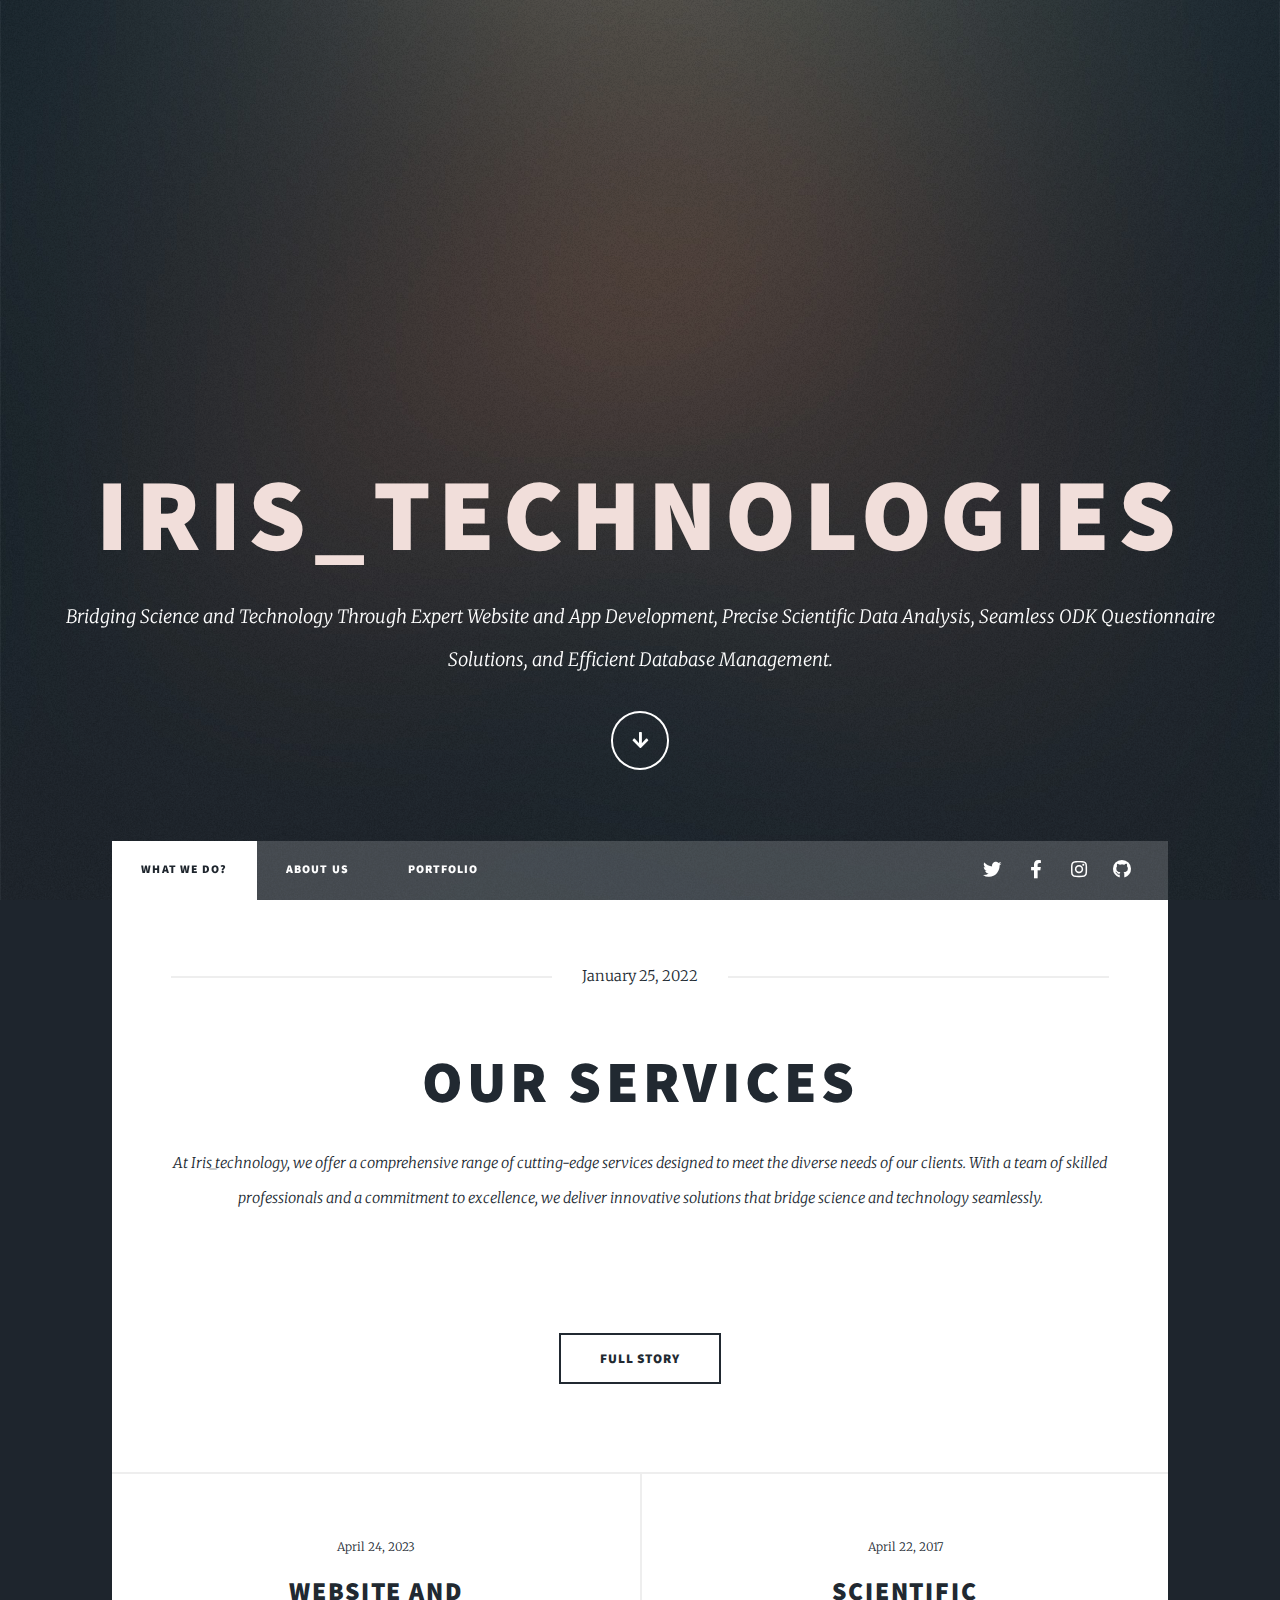
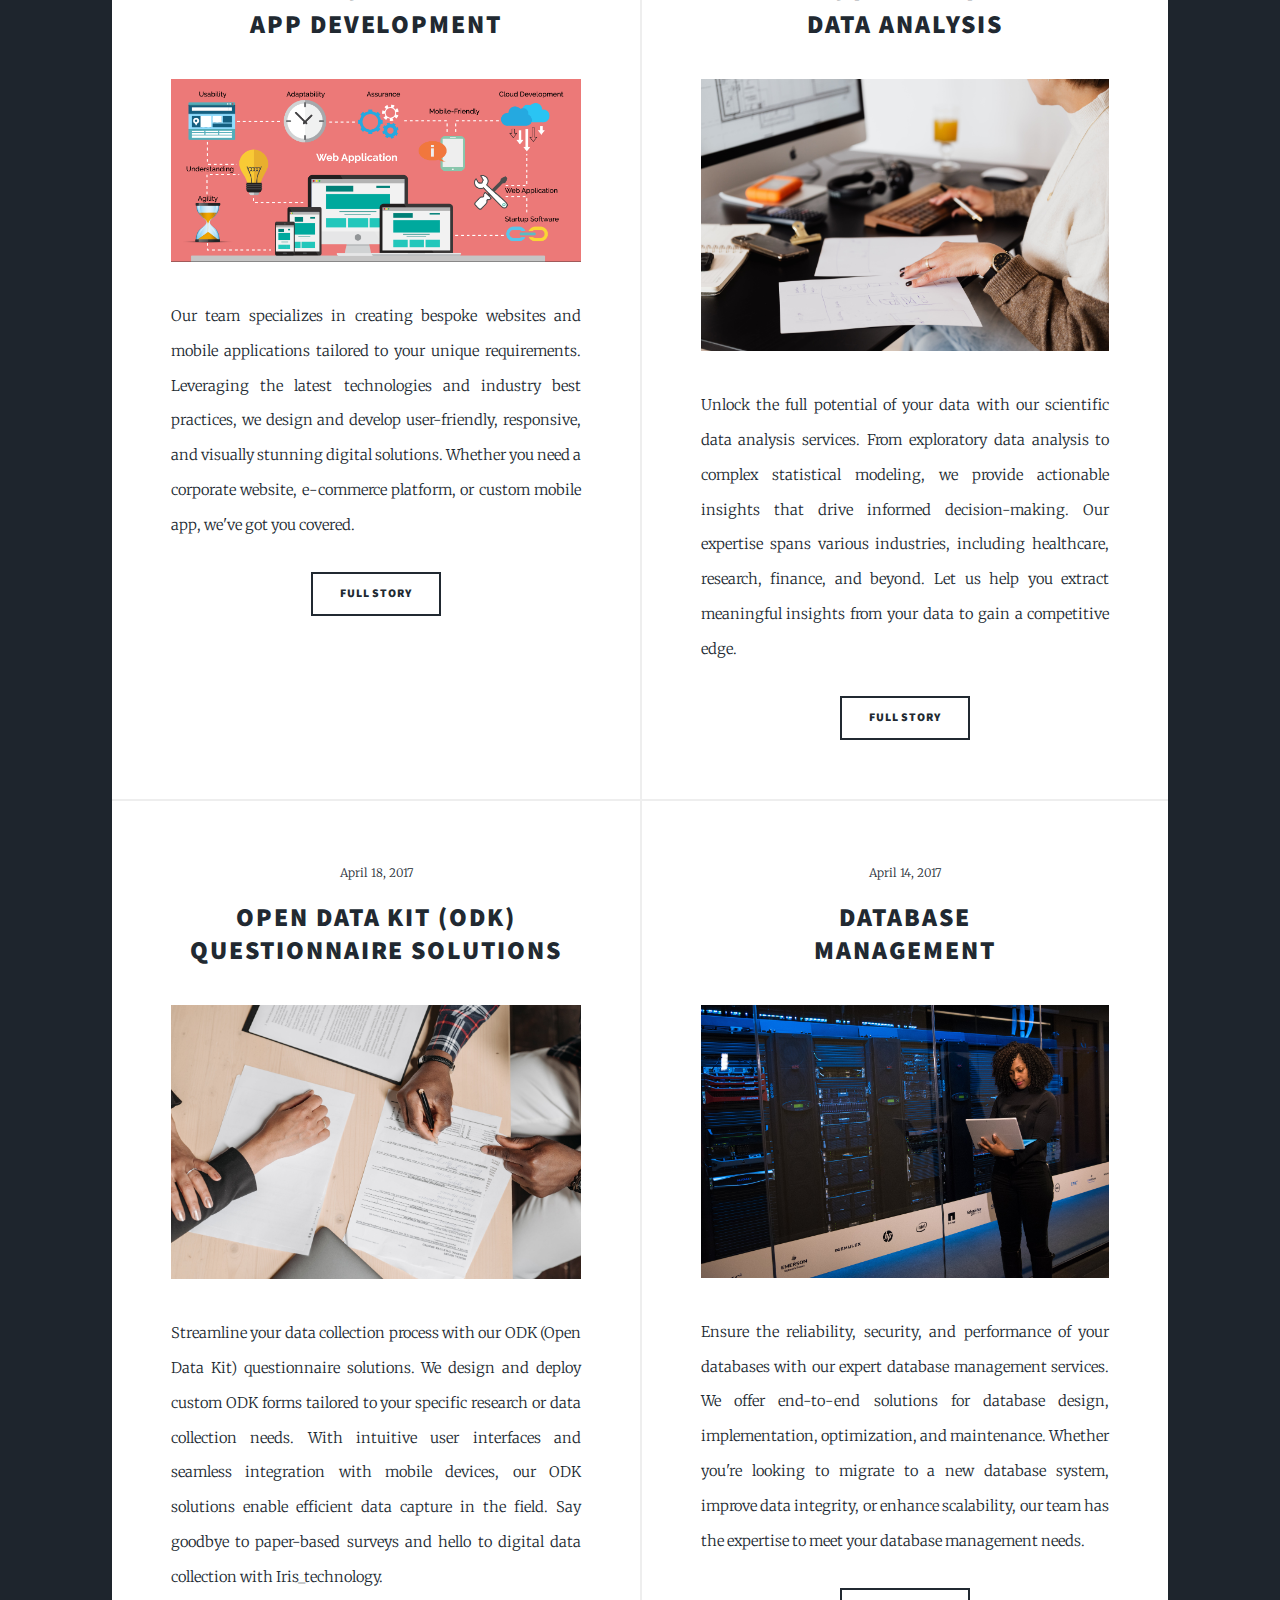
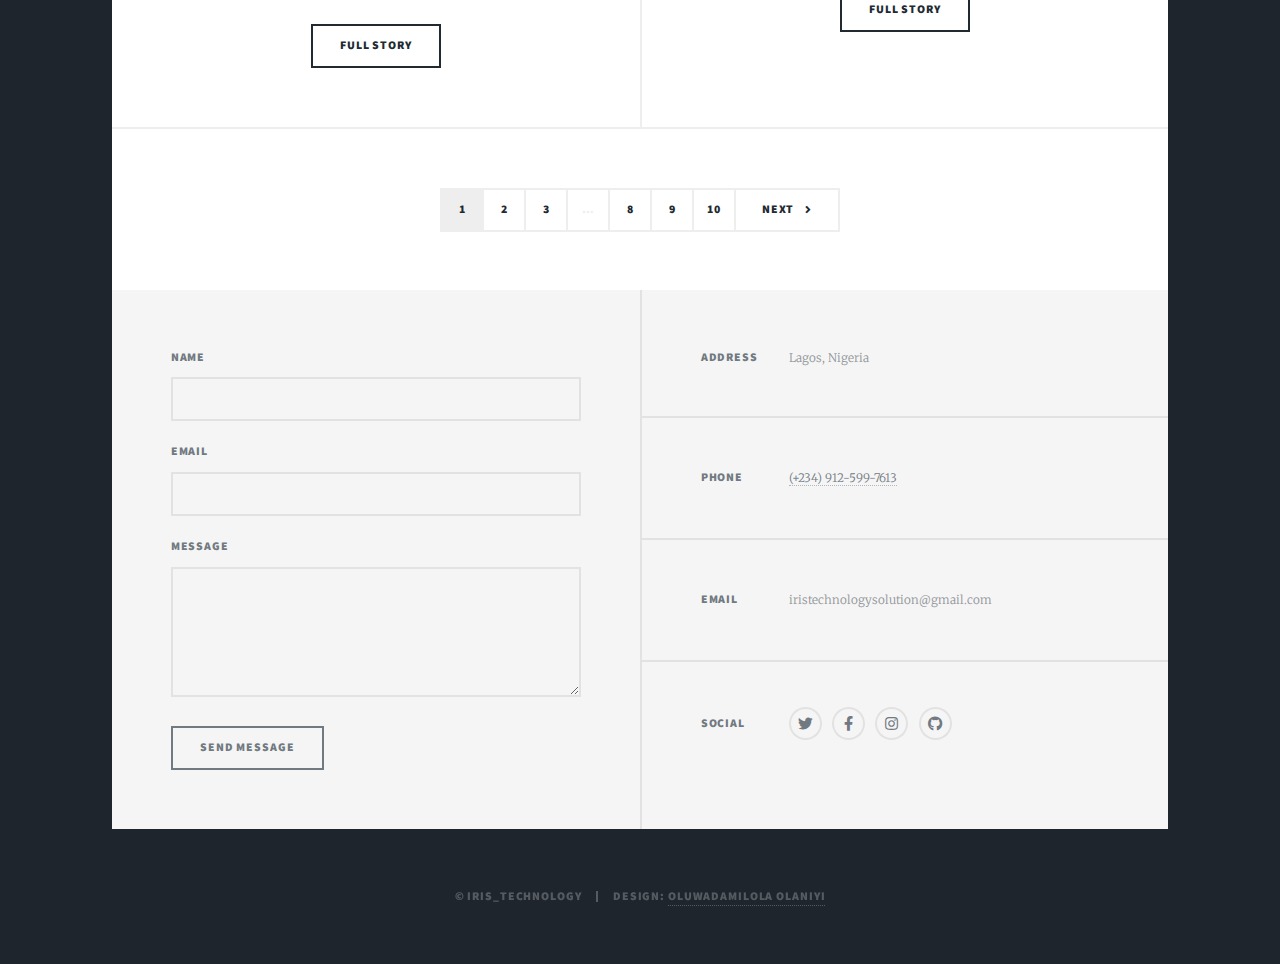
==== index.html @ 04a06921 "fix title to fit mobile screen" ====
<!DOCTYPE HTML>
<html>
	<head>
		<title>Iris_technologies</title>
		<meta charset="utf-8" />
		<meta name="viewport" content="width=device-width, initial-scale=1, user-scalable=no" />
		<link rel="stylesheet" href="assets/css/main.css" />
		<noscript><link rel="stylesheet" href="assets/css/noscript.css" /></noscript>
	</head>
	<body class="is-preload">

		<!-- Wrapper -->
			<div id="wrapper" class="fade-in">

				<!-- Intro -->
					<div id="intro">
						<h1 class="iris">Iris_technologies</h1>
						<p>Bridging Science and Technology Through Expert Website and App Development, Precise Scientific Data Analysis, Seamless ODK Questionnaire Solutions, and Efficient Database Management.</p>
						<ul class="actions">
							<li><a href="#header" class="button icon solid solo fa-arrow-down scrolly">Continue</a></li>
						</ul>
					</div>

				<!-- Header -->
					<header id="header">
						<a href="index.html" class="logo">Iris_technologies</a>
					</header>

				<!-- Nav -->
					<nav id="nav">
						<ul class="links">
							<li class="active"><a href="index.html">What we do?</a></li>
							<li><a href="generic.html">About Us</a></li>
							<li><a href="elements.html">Portfolio</a></li>
						</ul>
						<ul class="icons">
							<li><a href="#" class="icon brands fa-twitter"><span class="label">Twitter</span></a></li>
							<li><a href="#" class="icon brands fa-facebook-f"><span class="label">Facebook</span></a></li>
							<li><a href="https://www.instagram.com/_iristechnologies?igsh=MWludXMwbnFqZGFldg%3D%3D&utm_source=qr" class="icon brands fa-instagram"><span class="label">Instagram</span></a></li>
							<li><a href="https://www.github.com/oludammydy" class="icon brands fa-github"><span class="label">GitHub</span></a></li>
						</ul>
					</nav>

				<!-- Main -->
					<div id="main">

						<!-- Featured Post -->
							<article class="post featured">
								<header class="major">
									<span class="date">January 25, 2022</span>
									<h2><a href="#">Our services</a></h2>
									<p>At Iris_technology, we offer a comprehensive range of cutting-edge services designed to meet the diverse needs of our clients. With a team of skilled professionals and a commitment to excellence, we deliver innovative solutions that bridge science and technology seamlessly.</p>
								</header>
								<a href="#" class="image main"><img src="images/backdrop.jpg" alt="" /></a>
								<ul class="actions special">
									<li><a href="#" class="button large">Full Story</a></li>
								</ul>
							</article>

						<!-- Posts -->
							<section class="posts">
								<article>
									<header>
										<span class="date">April 24, 2023</span>
										<h2><a href="#">Website and<br />
											App Development</a></h2>
									</header>
									<a href="#" class="image fit"><img src="images/web-application-development.png" alt="" /></a>
									<p>Our team specializes in creating bespoke websites and mobile applications tailored to your unique requirements. Leveraging the latest technologies and industry best practices, we design and develop user-friendly, responsive, and visually stunning digital solutions. Whether you need a corporate website, e-commerce platform, or custom mobile app, we've got you covered.</p>
									<ul class="actions special">
										<li><a href="#" class="button">Full Story</a></li>
									</ul>
								</article>
								<article>
									<header>
										<span class="date">April 22, 2017</span>
										<h2><a href="#">Scientific<br />
											Data Analysis</a></h2>
									</header>
									<a href="#" class="image fit"><img src="images/scientific-data-analysis.jpg" alt="" /></a>
									<p>Unlock the full potential of your data with our scientific data analysis services. From exploratory data analysis to complex statistical modeling, we provide actionable insights that drive informed decision-making. Our expertise spans various industries, including healthcare, research, finance, and beyond. Let us help you extract meaningful insights from your data to gain a competitive edge.</p>
									<ul class="actions special">
										<li><a href="#" class="button">Full Story</a></li>
									</ul>
								</article>
								<article>
									<header>
										<span class="date">April 18, 2017</span>
										<h2><a href="#">Open Data Kit (ODK)<br />
											Questionnaire Solutions</a></h2>
									</header>
									<a href="#" class="image fit"><img src="images/ODK-questionnaires.jpg" alt="" /></a>
									<p>Streamline your data collection process with our ODK (Open Data Kit) questionnaire solutions. We design and deploy custom ODK forms tailored to your specific research or data collection needs. With intuitive user interfaces and seamless integration with mobile devices, our ODK solutions enable efficient data capture in the field. Say goodbye to paper-based surveys and hello to digital data collection with Iris_technology.</p>
									<ul class="actions special">
										<li><a href="#" class="button">Full Story</a></li>
									</ul>
								</article>
								<article>
									<header>
										<span class="date">April 14, 2017</span>
										<h2><a href="#">Database<br />
											Management</a></h2>
									</header>
									<a href="#" class="image fit"><img src="images/Database-management.jpg" alt="" /></a>
									<p>Ensure the reliability, security, and performance of your databases with our expert database management services. We offer end-to-end solutions for database design, implementation, optimization, and maintenance. Whether you're looking to migrate to a new database system, improve data integrity, or enhance scalability, our team has the expertise to meet your database management needs.</p>
									<ul class="actions special">
										<li><a href="#" class="button">Full Story</a></li>
									</ul>
								</article>
							</section>

						<!-- Footer -->
							<footer>
								<div class="pagination">
									<!--<a href="#" class="previous">Prev</a>-->
									<a href="#" class="page active">1</a>
									<a href="#" class="page">2</a>
									<a href="#" class="page">3</a>
									<span class="extra">&hellip;</span>
									<a href="#" class="page">8</a>
									<a href="#" class="page">9</a>
									<a href="#" class="page">10</a>
									<a href="#" class="next">Next</a>
								</div>
							</footer>

					</div>

				<!-- Footer -->
					<footer id="footer">
						<section>
							<form method="post" action="#">
								<div class="fields">
									<div class="field">
										<label for="name">Name</label>
										<input type="text" name="name" id="name" />
									</div>
									<div class="field">
										<label for="email">Email</label>
										<input type="text" name="email" id="email" />
									</div>
									<div class="field">
										<label for="message">Message</label>
										<textarea name="message" id="message" rows="3"></textarea>
									</div>
								</div>
								<ul class="actions">
									<li><input type="submit" value="Send Message" /></li>
								</ul>
							</form>
						</section>
						<section class="split contact">
							<section class="alt">
								<h3>Address</h3>
								<p>Lagos, Nigeria</p>
							</section>
							<section>
								<h3>Phone</h3>
								<p><a href="#">(+234) 912-599-7613</a></p>
							</section>
							<section>
								<h3>Email</h3>
								<p><a href="#"></a>iristechnologysolution@gmail.com</p>
							</section>
							<section>
								<h3>Social</h3>
								<ul class="icons alt">
									<li><a href="#" class="icon brands alt fa-twitter"><span class="label">Twitter</span></a></li>
									<li><a href="#" class="icon brands alt fa-facebook-f"><span class="label">Facebook</span></a></li>
									<li><a href="https://www.instagram.com/_iristechnologies?igsh=MWludXMwbnFqZGFldg%3D%3D&utm_source=qr" class="icon brands alt fa-instagram"><span class="label">Instagram</span></a></li>
									<li><a href="https://www.github.com/oludammydy" class="icon brands alt fa-github"><span class="label">GitHub</span></a></li>
								</ul>
							</section>
						</section>
					</footer>

				<!-- Copyright -->
					<div id="copyright">
						<ul><li>&copy; Iris_technology</li><li>Design: <a href="#">Oluwadamilola Olaniyi</a></li></ul>
					</div>

			</div>

		<!-- Scripts -->
			<script src="assets/js/jquery.min.js"></script>
			<script src="assets/js/jquery.scrollex.min.js"></script>
			<script src="assets/js/jquery.scrolly.min.js"></script>
			<script src="assets/js/browser.min.js"></script>
			<script src="assets/js/breakpoints.min.js"></script>
			<script src="assets/js/util.js"></script>
			<script src="assets/js/main.js"></script>

	</body>
</html>
---- assets/css/main.css ----
@import url(fontawesome-all.min.css);
@import url("https://fonts.googleapis.com/css?family=Merriweather:300,700,300italic,700italic|Source+Sans+Pro:900");

/*
	Massively by HTML5 UP
	html5up.net | @ajlkn
	Free for personal and commercial use under the CCA 3.0 license (html5up.net/license)
*/

html, body, div, span, applet, object,
iframe, h1, h2, h3, h4, h5, h6, p, blockquote,
pre, a, abbr, acronym, address, big, cite,
code, del, dfn, em, img, ins, kbd, q, s, samp,
small, strike, strong, sub, sup, tt, var, b,
u, i, center, dl, dt, dd, ol, ul, li, fieldset,
form, label, legend, table, caption, tbody,
tfoot, thead, tr, th, td, article, aside,
canvas, details, embed, figure, figcaption,
footer, header, hgroup, menu, nav, output, ruby,
section, summary, time, mark, audio, video {
	margin: 0;
	padding: 0;
	border: 0;
	font-size: 100%;
	font: inherit;
	vertical-align: baseline;}

article, aside, details, figcaption, figure,
footer, header, hgroup, menu, nav, section {
	display: block;}

body {
	line-height: 1;
}

ol, ul {
	list-style: none;
}

blockquote, q {
	quotes: none;
}

	blockquote:before, blockquote:after, q:before, q:after {
		content: '';
		content: none;
	}

table {
	border-collapse: collapse;
	border-spacing: 0;
}

body {
	-webkit-text-size-adjust: none;
}

mark {
	background-color: transparent;
	color: inherit;
}

input::-moz-focus-inner {
	border: 0;
	padding: 0;
}

input, select, textarea {
	-moz-appearance: none;
	-webkit-appearance: none;
	-ms-appearance: none;
	appearance: none;
}

.iris {
	font-size: 8vw !important;
	color: rgb(241,222,218) !important;
}


/* Basic */

	@-ms-viewport {
		width: device-width;
	}

	body {
		-ms-overflow-style: scrollbar;
	}

	@media screen and (max-width: 480px) {

		html, body {
			min-width: 320px;
		}

	}

	html {
		box-sizing: border-box;
	}

	*, *:before, *:after {
		box-sizing: inherit;
	}

	body {
		background-color: #1e252d;
	}

		body.is-preload *, body.is-preload *:before, body.is-preload *:after {
			-moz-animation: none !important;
			-webkit-animation: none !important;
			-ms-animation: none !important;
			animation: none !important;
			-moz-transition: none !important;
			-webkit-transition: none !important;
			-ms-transition: none !important;
			transition: none !important;
		}

/* Type */

	html {
		font-size: 16pt;
	}

		@media screen and (max-width: 1680px) {

			html {
				font-size: 12pt;
			}

		}

		@media screen and (max-width: 1280px) {

			html {
				font-size: 11pt;
			}

		}

		@media screen and (max-width: 360px) {

			html {
				font-size: 10pt;
			}

		}

	body {
		color: #212931;
	}

	body, input, select, textarea {
		font-family: "Merriweather", Georgia, serif;
		font-weight: 300;
		font-size: 1rem;
		line-height: 2.375;
	}

	a {
		-moz-transition: color 0.2s ease-in-out, background-color 0.2s ease-in-out, border-color 0.2s ease-in-out, box-shadow 0.2s ease-in-out;
		-webkit-transition: color 0.2s ease-in-out, background-color 0.2s ease-in-out, border-color 0.2s ease-in-out, box-shadow 0.2s ease-in-out;
		-ms-transition: color 0.2s ease-in-out, background-color 0.2s ease-in-out, border-color 0.2s ease-in-out, box-shadow 0.2s ease-in-out;
		transition: color 0.2s ease-in-out, background-color 0.2s ease-in-out, border-color 0.2s ease-in-out, box-shadow 0.2s ease-in-out;
		border-bottom: dotted 1px;
		text-decoration: none;
	}

		a:hover {
			border-bottom-color: transparent;
		}

	strong, b {
		font-weight: 600;
	}

	em, i {
		font-style: italic;
	}

	p {
		text-align: justify;
		margin: 0 0 2rem 0;
	}

	h1, h2, h3, h4, h5, h6 {
		font-family: "Source Sans Pro", Helvetica, sans-serif;
		font-weight: 900;
		line-height: 1.5;
		letter-spacing: 0.075em;
		text-transform: uppercase;
		margin: 0 0 1rem 0;
	}

		h1 a, h2 a, h3 a, h4 a, h5 a, h6 a {
			border-bottom: 0;
			color: inherit;
			text-decoration: none;
		}

	h1 {
		font-size: 4rem;
		line-height: 1.1;
		margin: 0 0 2rem 0;
	}

	h2 {
		font-size: 1.75rem;
		line-height: 1.3;
		margin: 0 0 1.5rem 0;
	}

	h3 {
		font-size: 1.25rem;
		margin: 0 0 1.5rem 0;
	}

	h4 {
		font-size: 1rem;
	}

	h5 {
		font-size: 0.9rem;
	}

	h6 {
		font-size: 0.8rem;
	}

	sub {
		font-size: 0.8rem;
		position: relative;
		top: 0.5rem;
	}

	sup {
		font-size: 0.8rem;
		position: relative;
		top: -0.5rem;
	}

	blockquote {
		border-left: solid 4px;
		font-style: italic;
		margin: 0 0 2rem 0;
		padding: 0.5rem 0 0.5rem 2rem;
	}

	code {
		border: solid 2px;
		font-family: "Courier New", monospace;
		font-size: 0.9rem;
		margin: 0 0.25rem;
		padding: 0.25rem 0.65rem;
	}

	pre {
		-webkit-overflow-scrolling: touch;
		font-family: "Courier New", monospace;
		font-size: 0.9rem;
		margin: 0 0 2rem 0;
	}

		pre code {
			display: block;
			line-height: 1.75;
			padding: 1rem 1.5rem;
			overflow-x: auto;
		}

	hr {
		border: 0;
		border-bottom: solid 2px;
		margin: 3rem 0;
	}

		hr.major {
			margin: 5rem 0;
		}

	.align-left {
		text-align: left;
	}

	.align-center {
		text-align: center;
	}

	.align-right {
		text-align: right;
	}

	input, select, textarea {
		color: #212931;
	}

	a {
		color: #212931;
		border-bottom-color: rgba(33, 41, 49, 0.5);
	}

		a:hover {
			border-bottom-color: transparent;
			color: #18bfef !important;
		}

	strong, b {
		color: #212931;
	}

	h1, h2, h3, h4, h5, h6 {
		color: #212931;
	}

	blockquote {
		border-left-color: #eeeeee;
	}

	code {
		background: rgba(220, 220, 220, 0.25);
		border-color: #eeeeee;
	}

	hr {
		border-bottom-color: #eeeeee;
	}

/* Row */

	.row {
		display: flex;
		flex-wrap: wrap;
		box-sizing: border-box;
		align-items: stretch;
	}

		.row > * {
			box-sizing: border-box;
		}

		.row.gtr-uniform > * > :last-child {
			margin-bottom: 0;
		}

		.row.aln-left {
			justify-content: flex-start;
		}

		.row.aln-center {
			justify-content: center;
		}

		.row.aln-right {
			justify-content: flex-end;
		}

		.row.aln-top {
			align-items: flex-start;
		}

		.row.aln-middle {
			align-items: center;
		}

		.row.aln-bottom {
			align-items: flex-end;
		}

		.row > .imp {
			order: -1;
		}

		.row > .col-1 {
			width: 8.33333%;
		}

		.row > .off-1 {
			margin-left: 8.33333%;
		}

		.row > .col-2 {
			width: 16.66667%;
		}

		.row > .off-2 {
			margin-left: 16.66667%;
		}

		.row > .col-3 {
			width: 25%;
		}

		.row > .off-3 {
			margin-left: 25%;
		}

		.row > .col-4 {
			width: 33.33333%;
		}

		.row > .off-4 {
			margin-left: 33.33333%;
		}

		.row > .col-5 {
			width: 41.66667%;
		}

		.row > .off-5 {
			margin-left: 41.66667%;
		}

		.row > .col-6 {
			width: 50%;
		}

		.row > .off-6 {
			margin-left: 50%;
		}

		.row > .col-7 {
			width: 58.33333%;
		}

		.row > .off-7 {
			margin-left: 58.33333%;
		}

		.row > .col-8 {
			width: 66.66667%;
		}

		.row > .off-8 {
			margin-left: 66.66667%;
		}

		.row > .col-9 {
			width: 75%;
		}

		.row > .off-9 {
			margin-left: 75%;
		}

		.row > .col-10 {
			width: 83.33333%;
		}

		.row > .off-10 {
			margin-left: 83.33333%;
		}

		.row > .col-11 {
			width: 91.66667%;
		}

		.row > .off-11 {
			margin-left: 91.66667%;
		}

		.row > .col-12 {
			width: 100%;
		}

		.row > .off-12 {
			margin-left: 100%;
		}

		.row.gtr-0 {
			margin-top: 0;
			margin-left: 0rem;
		}

			.row.gtr-0 > * {
				padding: 0 0 0 0rem;
			}

			.row.gtr-0.gtr-uniform {
				margin-top: 0rem;
			}

				.row.gtr-0.gtr-uniform > * {
					padding-top: 0rem;
				}

		.row.gtr-25 {
			margin-top: 0;
			margin-left: -0.375rem;
		}

			.row.gtr-25 > * {
				padding: 0 0 0 0.375rem;
			}

			.row.gtr-25.gtr-uniform {
				margin-top: -0.375rem;
			}

				.row.gtr-25.gtr-uniform > * {
					padding-top: 0.375rem;
				}

		.row.gtr-50 {
			margin-top: 0;
			margin-left: -0.75rem;
		}

			.row.gtr-50 > * {
				padding: 0 0 0 0.75rem;
			}

			.row.gtr-50.gtr-uniform {
				margin-top: -0.75rem;
			}

				.row.gtr-50.gtr-uniform > * {
					padding-top: 0.75rem;
				}

		.row {
			margin-top: 0;
			margin-left: -1.5rem;
		}

			.row > * {
				padding: 0 0 0 1.5rem;
			}

			.row.gtr-uniform {
				margin-top: -1.5rem;
			}

				.row.gtr-uniform > * {
					padding-top: 1.5rem;
				}

		.row.gtr-150 {
			margin-top: 0;
			margin-left: -2.25rem;
		}

			.row.gtr-150 > * {
				padding: 0 0 0 2.25rem;
			}

			.row.gtr-150.gtr-uniform {
				margin-top: -2.25rem;
			}

				.row.gtr-150.gtr-uniform > * {
					padding-top: 2.25rem;
				}

		.row.gtr-200 {
			margin-top: 0;
			margin-left: -3rem;
		}

			.row.gtr-200 > * {
				padding: 0 0 0 3rem;
			}

			.row.gtr-200.gtr-uniform {
				margin-top: -3rem;
			}

				.row.gtr-200.gtr-uniform > * {
					padding-top: 3rem;
				}

		@media screen and (max-width: 1680px) {

			.row {
				display: flex;
				flex-wrap: wrap;
				box-sizing: border-box;
				align-items: stretch;
			}

				.row > * {
					box-sizing: border-box;
				}

				.row.gtr-uniform > * > :last-child {
					margin-bottom: 0;
				}

				.row.aln-left {
					justify-content: flex-start;
				}

				.row.aln-center {
					justify-content: center;
				}

				.row.aln-right {
					justify-content: flex-end;
				}

				.row.aln-top {
					align-items: flex-start;
				}

				.row.aln-middle {
					align-items: center;
				}

				.row.aln-bottom {
					align-items: flex-end;
				}

				.row > .imp-xlarge {
					order: -1;
				}

				.row > .col-1-xlarge {
					width: 8.33333%;
				}

				.row > .off-1-xlarge {
					margin-left: 8.33333%;
				}

				.row > .col-2-xlarge {
					width: 16.66667%;
				}

				.row > .off-2-xlarge {
					margin-left: 16.66667%;
				}

				.row > .col-3-xlarge {
					width: 25%;
				}

				.row > .off-3-xlarge {
					margin-left: 25%;
				}

				.row > .col-4-xlarge {
					width: 33.33333%;
				}

				.row > .off-4-xlarge {
					margin-left: 33.33333%;
				}

				.row > .col-5-xlarge {
					width: 41.66667%;
				}

				.row > .off-5-xlarge {
					margin-left: 41.66667%;
				}

				.row > .col-6-xlarge {
					width: 50%;
				}

				.row > .off-6-xlarge {
					margin-left: 50%;
				}

				.row > .col-7-xlarge {
					width: 58.33333%;
				}

				.row > .off-7-xlarge {
					margin-left: 58.33333%;
				}

				.row > .col-8-xlarge {
					width: 66.66667%;
				}

				.row > .off-8-xlarge {
					margin-left: 66.66667%;
				}

				.row > .col-9-xlarge {
					width: 75%;
				}

				.row > .off-9-xlarge {
					margin-left: 75%;
				}

				.row > .col-10-xlarge {
					width: 83.33333%;
				}

				.row > .off-10-xlarge {
					margin-left: 83.33333%;
				}

				.row > .col-11-xlarge {
					width: 91.66667%;
				}

				.row > .off-11-xlarge {
					margin-left: 91.66667%;
				}

				.row > .col-12-xlarge {
					width: 100%;
				}

				.row > .off-12-xlarge {
					margin-left: 100%;
				}

				.row.gtr-0 {
					margin-top: 0;
					margin-left: 0rem;
				}

					.row.gtr-0 > * {
						padding: 0 0 0 0rem;
					}

					.row.gtr-0.gtr-uniform {
						margin-top: 0rem;
					}

						.row.gtr-0.gtr-uniform > * {
							padding-top: 0rem;
						}

				.row.gtr-25 {
					margin-top: 0;
					margin-left: -0.375rem;
				}

					.row.gtr-25 > * {
						padding: 0 0 0 0.375rem;
					}

					.row.gtr-25.gtr-uniform {
						margin-top: -0.375rem;
					}

						.row.gtr-25.gtr-uniform > * {
							padding-top: 0.375rem;
						}

				.row.gtr-50 {
					margin-top: 0;
					margin-left: -0.75rem;
				}

					.row.gtr-50 > * {
						padding: 0 0 0 0.75rem;
					}

					.row.gtr-50.gtr-uniform {
						margin-top: -0.75rem;
					}

						.row.gtr-50.gtr-uniform > * {
							padding-top: 0.75rem;
						}

				.row {
					margin-top: 0;
					margin-left: -1.5rem;
				}

					.row > * {
						padding: 0 0 0 1.5rem;
					}

					.row.gtr-uniform {
						margin-top: -1.5rem;
					}

						.row.gtr-uniform > * {
							padding-top: 1.5rem;
						}

				.row.gtr-150 {
					margin-top: 0;
					margin-left: -2.25rem;
				}

					.row.gtr-150 > * {
						padding: 0 0 0 2.25rem;
					}

					.row.gtr-150.gtr-uniform {
						margin-top: -2.25rem;
					}

						.row.gtr-150.gtr-uniform > * {
							padding-top: 2.25rem;
						}

				.row.gtr-200 {
					margin-top: 0;
					margin-left: -3rem;
				}

					.row.gtr-200 > * {
						padding: 0 0 0 3rem;
					}

					.row.gtr-200.gtr-uniform {
						margin-top: -3rem;
					}

						.row.gtr-200.gtr-uniform > * {
							padding-top: 3rem;
						}

		}

		@media screen and (max-width: 1280px) {

			.row {
				display: flex;
				flex-wrap: wrap;
				box-sizing: border-box;
				align-items: stretch;
			}

				.row > * {
					box-sizing: border-box;
				}

				.row.gtr-uniform > * > :last-child {
					margin-bottom: 0;
				}

				.row.aln-left {
					justify-content: flex-start;
				}

				.row.aln-center {
					justify-content: center;
				}

				.row.aln-right {
					justify-content: flex-end;
				}

				.row.aln-top {
					align-items: flex-start;
				}

				.row.aln-middle {
					align-items: center;
				}

				.row.aln-bottom {
					align-items: flex-end;
				}

				.row > .imp-large {
					order: -1;
				}

				.row > .col-1-large {
					width: 8.33333%;
				}

				.row > .off-1-large {
					margin-left: 8.33333%;
				}

				.row > .col-2-large {
					width: 16.66667%;
				}

				.row > .off-2-large {
					margin-left: 16.66667%;
				}

				.row > .col-3-large {
					width: 25%;
				}

				.row > .off-3-large {
					margin-left: 25%;
				}

				.row > .col-4-large {
					width: 33.33333%;
				}

				.row > .off-4-large {
					margin-left: 33.33333%;
				}

				.row > .col-5-large {
					width: 41.66667%;
				}

				.row > .off-5-large {
					margin-left: 41.66667%;
				}

				.row > .col-6-large {
					width: 50%;
				}

				.row > .off-6-large {
					margin-left: 50%;
				}

				.row > .col-7-large {
					width: 58.33333%;
				}

				.row > .off-7-large {
					margin-left: 58.33333%;
				}

				.row > .col-8-large {
					width: 66.66667%;
				}

				.row > .off-8-large {
					margin-left: 66.66667%;
				}

				.row > .col-9-large {
					width: 75%;
				}

				.row > .off-9-large {
					margin-left: 75%;
				}

				.row > .col-10-large {
					width: 83.33333%;
				}

				.row > .off-10-large {
					margin-left: 83.33333%;
				}

				.row > .col-11-large {
					width: 91.66667%;
				}

				.row > .off-11-large {
					margin-left: 91.66667%;
				}

				.row > .col-12-large {
					width: 100%;
				}

				.row > .off-12-large {
					margin-left: 100%;
				}

				.row.gtr-0 {
					margin-top: 0;
					margin-left: 0rem;
				}

					.row.gtr-0 > * {
						padding: 0 0 0 0rem;
					}

					.row.gtr-0.gtr-uniform {
						margin-top: 0rem;
					}

						.row.gtr-0.gtr-uniform > * {
							padding-top: 0rem;
						}

				.row.gtr-25 {
					margin-top: 0;
					margin-left: -0.375rem;
				}

					.row.gtr-25 > * {
						padding: 0 0 0 0.375rem;
					}

					.row.gtr-25.gtr-uniform {
						margin-top: -0.375rem;
					}

						.row.gtr-25.gtr-uniform > * {
							padding-top: 0.375rem;
						}

				.row.gtr-50 {
					margin-top: 0;
					margin-left: -0.75rem;
				}

					.row.gtr-50 > * {
						padding: 0 0 0 0.75rem;
					}

					.row.gtr-50.gtr-uniform {
						margin-top: -0.75rem;
					}

						.row.gtr-50.gtr-uniform > * {
							padding-top: 0.75rem;
						}

				.row {
					margin-top: 0;
					margin-left: -1.5rem;
				}

					.row > * {
						padding: 0 0 0 1.5rem;
					}

					.row.gtr-uniform {
						margin-top: -1.5rem;
					}

						.row.gtr-uniform > * {
							padding-top: 1.5rem;
						}

				.row.gtr-150 {
					margin-top: 0;
					margin-left: -2.25rem;
				}

					.row.gtr-150 > * {
						padding: 0 0 0 2.25rem;
					}

					.row.gtr-150.gtr-uniform {
						margin-top: -2.25rem;
					}

						.row.gtr-150.gtr-uniform > * {
							padding-top: 2.25rem;
						}

				.row.gtr-200 {
					margin-top: 0;
					margin-left: -3rem;
				}

					.row.gtr-200 > * {
						padding: 0 0 0 3rem;
					}

					.row.gtr-200.gtr-uniform {
						margin-top: -3rem;
					}

						.row.gtr-200.gtr-uniform > * {
							padding-top: 3rem;
						}

		}

		@media screen and (max-width: 980px) {

			.row {
				display: flex;
				flex-wrap: wrap;
				box-sizing: border-box;
				align-items: stretch;
			}

				.row > * {
					box-sizing: border-box;
				}

				.row.gtr-uniform > * > :last-child {
					margin-bottom: 0;
				}

				.row.aln-left {
					justify-content: flex-start;
				}

				.row.aln-center {
					justify-content: center;
				}

				.row.aln-right {
					justify-content: flex-end;
				}

				.row.aln-top {
					align-items: flex-start;
				}

				.row.aln-middle {
					align-items: center;
				}

				.row.aln-bottom {
					align-items: flex-end;
				}

				.row > .imp-medium {
					order: -1;
				}

				.row > .col-1-medium {
					width: 8.33333%;
				}

				.row > .off-1-medium {
					margin-left: 8.33333%;
				}

				.row > .col-2-medium {
					width: 16.66667%;
				}

				.row > .off-2-medium {
					margin-left: 16.66667%;
				}

				.row > .col-3-medium {
					width: 25%;
				}

				.row > .off-3-medium {
					margin-left: 25%;
				}

				.row > .col-4-medium {
					width: 33.33333%;
				}

				.row > .off-4-medium {
					margin-left: 33.33333%;
				}

				.row > .col-5-medium {
					width: 41.66667%;
				}

				.row > .off-5-medium {
					margin-left: 41.66667%;
				}

				.row > .col-6-medium {
					width: 50%;
				}

				.row > .off-6-medium {
					margin-left: 50%;
				}

				.row > .col-7-medium {
					width: 58.33333%;
				}

				.row > .off-7-medium {
					margin-left: 58.33333%;
				}

				.row > .col-8-medium {
					width: 66.66667%;
				}

				.row > .off-8-medium {
					margin-left: 66.66667%;
				}

				.row > .col-9-medium {
					width: 75%;
				}

				.row > .off-9-medium {
					margin-left: 75%;
				}

				.row > .col-10-medium {
					width: 83.33333%;
				}

				.row > .off-10-medium {
					margin-left: 83.33333%;
				}

				.row > .col-11-medium {
					width: 91.66667%;
				}

				.row > .off-11-medium {
					margin-left: 91.66667%;
				}

				.row > .col-12-medium {
					width: 100%;
				}

				.row > .off-12-medium {
					margin-left: 100%;
				}

				.row.gtr-0 {
					margin-top: 0;
					margin-left: 0rem;
				}

					.row.gtr-0 > * {
						padding: 0 0 0 0rem;
					}

					.row.gtr-0.gtr-uniform {
						margin-top: 0rem;
					}

						.row.gtr-0.gtr-uniform > * {
							padding-top: 0rem;
						}

				.row.gtr-25 {
					margin-top: 0;
					margin-left: -0.375rem;
				}

					.row.gtr-25 > * {
						padding: 0 0 0 0.375rem;
					}

					.row.gtr-25.gtr-uniform {
						margin-top: -0.375rem;
					}

						.row.gtr-25.gtr-uniform > * {
							padding-top: 0.375rem;
						}

				.row.gtr-50 {
					margin-top: 0;
					margin-left: -0.75rem;
				}

					.row.gtr-50 > * {
						padding: 0 0 0 0.75rem;
					}

					.row.gtr-50.gtr-uniform {
						margin-top: -0.75rem;
					}

						.row.gtr-50.gtr-uniform > * {
							padding-top: 0.75rem;
						}

				.row {
					margin-top: 0;
					margin-left: -1.5rem;
				}

					.row > * {
						padding: 0 0 0 1.5rem;
					}

					.row.gtr-uniform {
						margin-top: -1.5rem;
					}

						.row.gtr-uniform > * {
							padding-top: 1.5rem;
						}

				.row.gtr-150 {
					margin-top: 0;
					margin-left: -2.25rem;
				}

					.row.gtr-150 > * {
						padding: 0 0 0 2.25rem;
					}

					.row.gtr-150.gtr-uniform {
						margin-top: -2.25rem;
					}

						.row.gtr-150.gtr-uniform > * {
							padding-top: 2.25rem;
						}

				.row.gtr-200 {
					margin-top: 0;
					margin-left: -3rem;
				}

					.row.gtr-200 > * {
						padding: 0 0 0 3rem;
					}

					.row.gtr-200.gtr-uniform {
						margin-top: -3rem;
					}

						.row.gtr-200.gtr-uniform > * {
							padding-top: 3rem;
						}

		}

		@media screen and (max-width: 736px) {

			.row {
				display: flex;
				flex-wrap: wrap;
				box-sizing: border-box;
				align-items: stretch;
			}

				.row > * {
					box-sizing: border-box;
				}

				.row.gtr-uniform > * > :last-child {
					margin-bottom: 0;
				}

				.row.aln-left {
					justify-content: flex-start;
				}

				.row.aln-center {
					justify-content: center;
				}

				.row.aln-right {
					justify-content: flex-end;
				}

				.row.aln-top {
					align-items: flex-start;
				}

				.row.aln-middle {
					align-items: center;
				}

				.row.aln-bottom {
					align-items: flex-end;
				}

				.row > .imp-small {
					order: -1;
				}

				.row > .col-1-small {
					width: 8.33333%;
				}

				.row > .off-1-small {
					margin-left: 8.33333%;
				}

				.row > .col-2-small {
					width: 16.66667%;
				}

				.row > .off-2-small {
					margin-left: 16.66667%;
				}

				.row > .col-3-small {
					width: 25%;
				}

				.row > .off-3-small {
					margin-left: 25%;
				}

				.row > .col-4-small {
					width: 33.33333%;
				}

				.row > .off-4-small {
					margin-left: 33.33333%;
				}

				.row > .col-5-small {
					width: 41.66667%;
				}

				.row > .off-5-small {
					margin-left: 41.66667%;
				}

				.row > .col-6-small {
					width: 50%;
				}

				.row > .off-6-small {
					margin-left: 50%;
				}

				.row > .col-7-small {
					width: 58.33333%;
				}

				.row > .off-7-small {
					margin-left: 58.33333%;
				}

				.row > .col-8-small {
					width: 66.66667%;
				}

				.row > .off-8-small {
					margin-left: 66.66667%;
				}

				.row > .col-9-small {
					width: 75%;
				}

				.row > .off-9-small {
					margin-left: 75%;
				}

				.row > .col-10-small {
					width: 83.33333%;
				}

				.row > .off-10-small {
					margin-left: 83.33333%;
				}

				.row > .col-11-small {
					width: 91.66667%;
				}

				.row > .off-11-small {
					margin-left: 91.66667%;
				}

				.row > .col-12-small {
					width: 100%;
				}

				.row > .off-12-small {
					margin-left: 100%;
				}

				.row.gtr-0 {
					margin-top: 0;
					margin-left: 0rem;
				}

					.row.gtr-0 > * {
						padding: 0 0 0 0rem;
					}

					.row.gtr-0.gtr-uniform {
						margin-top: 0rem;
					}

						.row.gtr-0.gtr-uniform > * {
							padding-top: 0rem;
						}

				.row.gtr-25 {
					margin-top: 0;
					margin-left: -0.375rem;
				}

					.row.gtr-25 > * {
						padding: 0 0 0 0.375rem;
					}

					.row.gtr-25.gtr-uniform {
						margin-top: -0.375rem;
					}

						.row.gtr-25.gtr-uniform > * {
							padding-top: 0.375rem;
						}

				.row.gtr-50 {
					margin-top: 0;
					margin-left: -0.75rem;
				}

					.row.gtr-50 > * {
						padding: 0 0 0 0.75rem;
					}

					.row.gtr-50.gtr-uniform {
						margin-top: -0.75rem;
					}

						.row.gtr-50.gtr-uniform > * {
							padding-top: 0.75rem;
						}

				.row {
					margin-top: 0;
					margin-left: -1.5rem;
				}

					.row > * {
						padding: 0 0 0 1.5rem;
					}

					.row.gtr-uniform {
						margin-top: -1.5rem;
					}

						.row.gtr-uniform > * {
							padding-top: 1.5rem;
						}

				.row.gtr-150 {
					margin-top: 0;
					margin-left: -2.25rem;
				}

					.row.gtr-150 > * {
						padding: 0 0 0 2.25rem;
					}

					.row.gtr-150.gtr-uniform {
						margin-top: -2.25rem;
					}

						.row.gtr-150.gtr-uniform > * {
							padding-top: 2.25rem;
						}

				.row.gtr-200 {
					margin-top: 0;
					margin-left: -3rem;
				}

					.row.gtr-200 > * {
						padding: 0 0 0 3rem;
					}

					.row.gtr-200.gtr-uniform {
						margin-top: -3rem;
					}

						.row.gtr-200.gtr-uniform > * {
							padding-top: 3rem;
						}

		}

		@media screen and (max-width: 480px) {

			.row {
				display: flex;
				flex-wrap: wrap;
				box-sizing: border-box;
				align-items: stretch;
			}

				.row > * {
					box-sizing: border-box;
				}

				.row.gtr-uniform > * > :last-child {
					margin-bottom: 0;
				}

				.row.aln-left {
					justify-content: flex-start;
				}

				.row.aln-center {
					justify-content: center;
				}

				.row.aln-right {
					justify-content: flex-end;
				}

				.row.aln-top {
					align-items: flex-start;
				}

				.row.aln-middle {
					align-items: center;
				}

				.row.aln-bottom {
					align-items: flex-end;
				}

				.row > .imp-xsmall {
					order: -1;
				}

				.row > .col-1-xsmall {
					width: 8.33333%;
				}

				.row > .off-1-xsmall {
					margin-left: 8.33333%;
				}

				.row > .col-2-xsmall {
					width: 16.66667%;
				}

				.row > .off-2-xsmall {
					margin-left: 16.66667%;
				}

				.row > .col-3-xsmall {
					width: 25%;
				}

				.row > .off-3-xsmall {
					margin-left: 25%;
				}

				.row > .col-4-xsmall {
					width: 33.33333%;
				}

				.row > .off-4-xsmall {
					margin-left: 33.33333%;
				}

				.row > .col-5-xsmall {
					width: 41.66667%;
				}

				.row > .off-5-xsmall {
					margin-left: 41.66667%;
				}

				.row > .col-6-xsmall {
					width: 50%;
				}

				.row > .off-6-xsmall {
					margin-left: 50%;
				}

				.row > .col-7-xsmall {
					width: 58.33333%;
				}

				.row > .off-7-xsmall {
					margin-left: 58.33333%;
				}

				.row > .col-8-xsmall {
					width: 66.66667%;
				}

				.row > .off-8-xsmall {
					margin-left: 66.66667%;
				}

				.row > .col-9-xsmall {
					width: 75%;
				}

				.row > .off-9-xsmall {
					margin-left: 75%;
				}

				.row > .col-10-xsmall {
					width: 83.33333%;
				}

				.row > .off-10-xsmall {
					margin-left: 83.33333%;
				}

				.row > .col-11-xsmall {
					width: 91.66667%;
				}

				.row > .off-11-xsmall {
					margin-left: 91.66667%;
				}

				.row > .col-12-xsmall {
					width: 100%;
				}

				.row > .off-12-xsmall {
					margin-left: 100%;
				}

				.row.gtr-0 {
					margin-top: 0;
					margin-left: 0rem;
				}

					.row.gtr-0 > * {
						padding: 0 0 0 0rem;
					}

					.row.gtr-0.gtr-uniform {
						margin-top: 0rem;
					}

						.row.gtr-0.gtr-uniform > * {
							padding-top: 0rem;
						}

				.row.gtr-25 {
					margin-top: 0;
					margin-left: -0.375rem;
				}

					.row.gtr-25 > * {
						padding: 0 0 0 0.375rem;
					}

					.row.gtr-25.gtr-uniform {
						margin-top: -0.375rem;
					}

						.row.gtr-25.gtr-uniform > * {
							padding-top: 0.375rem;
						}

				.row.gtr-50 {
					margin-top: 0;
					margin-left: -0.75rem;
				}

					.row.gtr-50 > * {
						padding: 0 0 0 0.75rem;
					}

					.row.gtr-50.gtr-uniform {
						margin-top: -0.75rem;
					}

						.row.gtr-50.gtr-uniform > * {
							padding-top: 0.75rem;
						}

				.row {
					margin-top: 0;
					margin-left: -1.5rem;
				}

					.row > * {
						padding: 0 0 0 1.5rem;
					}

					.row.gtr-uniform {
						margin-top: -1.5rem;
					}

						.row.gtr-uniform > * {
							padding-top: 1.5rem;
						}

				.row.gtr-150 {
					margin-top: 0;
					margin-left: -2.25rem;
				}

					.row.gtr-150 > * {
						padding: 0 0 0 2.25rem;
					}

					.row.gtr-150.gtr-uniform {
						margin-top: -2.25rem;
					}

						.row.gtr-150.gtr-uniform > * {
							padding-top: 2.25rem;
						}

				.row.gtr-200 {
					margin-top: 0;
					margin-left: -3rem;
				}

					.row.gtr-200 > * {
						padding: 0 0 0 3rem;
					}

					.row.gtr-200.gtr-uniform {
						margin-top: -3rem;
					}

						.row.gtr-200.gtr-uniform > * {
							padding-top: 3rem;
						}

		}

		@media screen and (max-width: 360px) {

			.row {
				display: flex;
				flex-wrap: wrap;
				box-sizing: border-box;
				align-items: stretch;
			}

				.row > * {
					box-sizing: border-box;
				}

				.row.gtr-uniform > * > :last-child {
					margin-bottom: 0;
				}

				.row.aln-left {
					justify-content: flex-start;
				}

				.row.aln-center {
					justify-content: center;
				}

				.row.aln-right {
					justify-content: flex-end;
				}

				.row.aln-top {
					align-items: flex-start;
				}

				.row.aln-middle {
					align-items: center;
				}

				.row.aln-bottom {
					align-items: flex-end;
				}

				.row > .imp-xxsmall {
					order: -1;
				}

				.row > .col-1-xxsmall {
					width: 8.33333%;
				}

				.row > .off-1-xxsmall {
					margin-left: 8.33333%;
				}

				.row > .col-2-xxsmall {
					width: 16.66667%;
				}

				.row > .off-2-xxsmall {
					margin-left: 16.66667%;
				}

				.row > .col-3-xxsmall {
					width: 25%;
				}

				.row > .off-3-xxsmall {
					margin-left: 25%;
				}

				.row > .col-4-xxsmall {
					width: 33.33333%;
				}

				.row > .off-4-xxsmall {
					margin-left: 33.33333%;
				}

				.row > .col-5-xxsmall {
					width: 41.66667%;
				}

				.row > .off-5-xxsmall {
					margin-left: 41.66667%;
				}

				.row > .col-6-xxsmall {
					width: 50%;
				}

				.row > .off-6-xxsmall {
					margin-left: 50%;
				}

				.row > .col-7-xxsmall {
					width: 58.33333%;
				}

				.row > .off-7-xxsmall {
					margin-left: 58.33333%;
				}

				.row > .col-8-xxsmall {
					width: 66.66667%;
				}

				.row > .off-8-xxsmall {
					margin-left: 66.66667%;
				}

				.row > .col-9-xxsmall {
					width: 75%;
				}

				.row > .off-9-xxsmall {
					margin-left: 75%;
				}

				.row > .col-10-xxsmall {
					width: 83.33333%;
				}

				.row > .off-10-xxsmall {
					margin-left: 83.33333%;
				}

				.row > .col-11-xxsmall {
					width: 91.66667%;
				}

				.row > .off-11-xxsmall {
					margin-left: 91.66667%;
				}

				.row > .col-12-xxsmall {
					width: 100%;
				}

				.row > .off-12-xxsmall {
					margin-left: 100%;
				}

				.row.gtr-0 {
					margin-top: 0;
					margin-left: 0rem;
				}

					.row.gtr-0 > * {
						padding: 0 0 0 0rem;
					}

					.row.gtr-0.gtr-uniform {
						margin-top: 0rem;
					}

						.row.gtr-0.gtr-uniform > * {
							padding-top: 0rem;
						}

				.row.gtr-25 {
					margin-top: 0;
					margin-left: -0.375rem;
				}

					.row.gtr-25 > * {
						padding: 0 0 0 0.375rem;
					}

					.row.gtr-25.gtr-uniform {
						margin-top: -0.375rem;
					}

						.row.gtr-25.gtr-uniform > * {
							padding-top: 0.375rem;
						}

				.row.gtr-50 {
					margin-top: 0;
					margin-left: -0.75rem;
				}

					.row.gtr-50 > * {
						padding: 0 0 0 0.75rem;
					}

					.row.gtr-50.gtr-uniform {
						margin-top: -0.75rem;
					}

						.row.gtr-50.gtr-uniform > * {
							padding-top: 0.75rem;
						}

				.row {
					margin-top: 0;
					margin-left: -1.5rem;
				}

					.row > * {
						padding: 0 0 0 1.5rem;
					}

					.row.gtr-uniform {
						margin-top: -1.5rem;
					}

						.row.gtr-uniform > * {
							padding-top: 1.5rem;
						}

				.row.gtr-150 {
					margin-top: 0;
					margin-left: -2.25rem;
				}

					.row.gtr-150 > * {
						padding: 0 0 0 2.25rem;
					}

					.row.gtr-150.gtr-uniform {
						margin-top: -2.25rem;
					}

						.row.gtr-150.gtr-uniform > * {
							padding-top: 2.25rem;
						}

				.row.gtr-200 {
					margin-top: 0;
					margin-left: -3rem;
				}

					.row.gtr-200 > * {
						padding: 0 0 0 3rem;
					}

					.row.gtr-200.gtr-uniform {
						margin-top: -3rem;
					}

						.row.gtr-200.gtr-uniform > * {
							padding-top: 3rem;
						}

		}

/* Box */

	.box {
		border: solid 2px;
		margin-bottom: 2rem;
		padding: 1.5rem;
	}

		.box > :last-child,
		.box > :last-child > :last-child,
		.box > :last-child > :last-child > :last-child {
			margin-bottom: 0;
		}

		.box.alt {
			border: 0;
			border-radius: 0;
			padding: 0;
		}

	.box {
		border-color: #eeeeee;
	}

/* Button */

	input[type="submit"],
	input[type="reset"],
	input[type="button"],
	button,
	.button {
		-moz-appearance: none;
		-webkit-appearance: none;
		-ms-appearance: none;
		appearance: none;
		-moz-transition: background-color 0.2s ease-in-out, box-shadow 0.2s ease-in-out, color 0.2s ease-in-out;
		-webkit-transition: background-color 0.2s ease-in-out, box-shadow 0.2s ease-in-out, color 0.2s ease-in-out;
		-ms-transition: background-color 0.2s ease-in-out, box-shadow 0.2s ease-in-out, color 0.2s ease-in-out;
		transition: background-color 0.2s ease-in-out, box-shadow 0.2s ease-in-out, color 0.2s ease-in-out;
		border: 0;
		border-radius: 0;
		cursor: pointer;
		display: inline-block;
		font-family: "Source Sans Pro", Helvetica, sans-serif;
		font-size: 0.8rem;
		font-weight: 900;
		letter-spacing: 0.075em;
		height: 3rem;
		line-height: 3rem;
		padding: 0 2rem;
		text-align: center;
		text-decoration: none;
		text-transform: uppercase;
		white-space: nowrap;
	}

		input[type="submit"].icon:before,
		input[type="reset"].icon:before,
		input[type="button"].icon:before,
		button.icon:before,
		.button.icon:before {
			margin-right: 0.5rem;
		}

		input[type="submit"].icon.solo,
		input[type="reset"].icon.solo,
		input[type="button"].icon.solo,
		button.icon.solo,
		.button.icon.solo {
			position: relative;
			width: 4rem;
			height: 4rem;
			line-height: 4rem;
			border-radius: 4rem;
			text-indent: 4rem;
			overflow: hidden;
			padding: 0;
			white-space: nowrap;
		}

			input[type="submit"].icon.solo:before,
			input[type="reset"].icon.solo:before,
			input[type="button"].icon.solo:before,
			button.icon.solo:before,
			.button.icon.solo:before {
				position: absolute;
				display: block;
				top: 0;
				left: 0;
				width: inherit;
				height: inherit;
				line-height: inherit;
				font-size: 1.25rem;
				margin-right: 0;
				text-align: center;
				text-indent: 0;
			}

		input[type="submit"].fit,
		input[type="reset"].fit,
		input[type="button"].fit,
		button.fit,
		.button.fit {
			width: 100%;
		}

		input[type="submit"].small,
		input[type="reset"].small,
		input[type="button"].small,
		button.small,
		.button.small {
			font-size: 0.7rem;
			height: 2.5rem;
			line-height: 2.5rem;
			padding: 0 1.5rem;
		}

		input[type="submit"].large,
		input[type="reset"].large,
		input[type="button"].large,
		button.large,
		.button.large {
			font-size: 0.9rem;
			height: 3.5rem;
			line-height: 3.5rem;
			padding: 0 2.75rem;
		}

		@media screen and (max-width: 980px) {

			input[type="submit"],
			input[type="reset"],
			input[type="button"],
			button,
			.button {
				font-size: 0.9rem;
				height: 3.25rem;
				line-height: 3.25rem;
			}

				input[type="submit"].large,
				input[type="reset"].large,
				input[type="button"].large,
				button.large,
				.button.large {
					font-size: 1rem;
					height: 3.75rem;
					line-height: 3.75rem;
				}

		}

		input[type="submit"].disabled, input[type="submit"]:disabled,
		input[type="reset"].disabled,
		input[type="reset"]:disabled,
		input[type="button"].disabled,
		input[type="button"]:disabled,
		button.disabled,
		button:disabled,
		.button.disabled,
		.button:disabled {
			pointer-events: none;
			opacity: 0.25;
		}

	input[type="submit"],
	input[type="reset"],
	input[type="button"],
	button,
	.button {
		background-color: transparent;
		box-shadow: inset 0 0 0 2px #212931;
		color: #212931 !important;
	}

		input[type="submit"]:hover,
		input[type="reset"]:hover,
		input[type="button"]:hover,
		button:hover,
		.button:hover {
			box-shadow: inset 0 0 0 2px #18bfef;
			color: #18bfef !important;
		}

		input[type="submit"].primary,
		input[type="reset"].primary,
		input[type="button"].primary,
		button.primary,
		.button.primary {
			background-color: #212931;
			box-shadow: none;
			color: #ffffff !important;
		}

			input[type="submit"].primary:hover,
			input[type="reset"].primary:hover,
			input[type="button"].primary:hover,
			button.primary:hover,
			.button.primary:hover {
				background-color: #18bfef;
			}

/* Form */

	form {
		margin: 0 0 2rem 0;
	}

		form > :last-child {
			margin-bottom: 0;
		}

		form > .fields {
			display: -moz-flex;
			display: -webkit-flex;
			display: -ms-flex;
			display: flex;
			-moz-flex-wrap: wrap;
			-webkit-flex-wrap: wrap;
			-ms-flex-wrap: wrap;
			flex-wrap: wrap;
			width: calc(100% + 3rem);
			margin: -1.5rem 0 2rem -1.5rem;
		}

			form > .fields > .field {
				-moz-flex-grow: 0;
				-webkit-flex-grow: 0;
				-ms-flex-grow: 0;
				flex-grow: 0;
				-moz-flex-shrink: 0;
				-webkit-flex-shrink: 0;
				-ms-flex-shrink: 0;
				flex-shrink: 0;
				padding: 1.5rem 0 0 1.5rem;
				width: calc(100% - 1.5rem);
			}

				form > .fields > .field.half {
					width: calc(50% - 0.75rem);
				}

				form > .fields > .field.third {
					width: calc(100%/3 - 0.5rem);
				}

				form > .fields > .field.quarter {
					width: calc(25% - 0.375rem);
				}

		@media screen and (max-width: 480px) {

			form > .fields {
				width: calc(100% + 3rem);
				margin: -1.5rem 0 2rem -1.5rem;
			}

				form > .fields > .field {
					padding: 1.5rem 0 0 1.5rem;
					width: calc(100% - 1.5rem);
				}

					form > .fields > .field.half {
						width: calc(100% - 1.5rem);
					}

					form > .fields > .field.third {
						width: calc(100% - 1.5rem);
					}

					form > .fields > .field.quarter {
						width: calc(100% - 1.5rem);
					}

		}

	label {
		display: block;
		font-family: "Source Sans Pro", Helvetica, sans-serif;
		font-weight: 900;
		line-height: 1.5;
		letter-spacing: 0.075em;
		font-size: 0.8rem;
		text-transform: uppercase;
		margin: 0 0 0.75rem 0;
	}

		@media screen and (max-width: 980px) {

			label {
				font-size: 0.9rem;
			}

		}

	input[type="text"],
	input[type="password"],
	input[type="email"],
	select,
	textarea {
		-moz-appearance: none;
		-webkit-appearance: none;
		-ms-appearance: none;
		appearance: none;
		background: transparent;
		border-radius: 0;
		border: solid 2px;
		color: inherit;
		display: block;
		outline: 0;
		padding: 0 1rem;
		text-decoration: none;
		width: 100%;
	}

		input[type="text"]:invalid,
		input[type="password"]:invalid,
		input[type="email"]:invalid,
		select:invalid,
		textarea:invalid {
			box-shadow: none;
		}

	select {
		background-size: 1.25rem;
		background-repeat: no-repeat;
		background-position: calc(100% - 1rem) center;
		height: 3rem;
		padding-right: 3rem;
		text-overflow: ellipsis;
	}

		select:focus::-ms-value {
			background-color: transparent;
		}

		select::-ms-expand {
			display: none;
		}

	input[type="text"],
	input[type="password"],
	input[type="email"],
	select {
		height: 3rem;
	}

	textarea {
		padding: 0.75rem 1rem;
	}

	input[type="checkbox"],
	input[type="radio"] {
		-moz-appearance: none;
		-webkit-appearance: none;
		-ms-appearance: none;
		appearance: none;
		display: block;
		float: left;
		margin-right: -2rem;
		opacity: 0;
		width: 1rem;
		z-index: -1;
	}

		input[type="checkbox"] + label,
		input[type="radio"] + label {
			text-decoration: none;
			cursor: pointer;
			display: inline-block;
			font-size: 1rem;
			letter-spacing: 0;
			font-family: "Merriweather", Georgia, serif;
			text-transform: none;
			font-weight: 300;
			padding-left: 2.8rem;
			padding-right: 1rem;
			position: relative;
		}

			input[type="checkbox"] + label:before,
			input[type="radio"] + label:before {
				-moz-osx-font-smoothing: grayscale;
				-webkit-font-smoothing: antialiased;
				display: inline-block;
				font-style: normal;
				font-variant: normal;
				text-rendering: auto;
				line-height: 1;
				text-transform: none !important;
				font-family: 'Font Awesome 5 Free';
				font-weight: 900;
			}

			input[type="checkbox"] + label:before,
			input[type="radio"] + label:before {
				border-radius: 0;
				border: solid 2px;
				content: '';
				display: inline-block;
				font-size: 0.8rem;
				height: 1.8rem;
				left: 0;
				line-height: 1.65rem;
				position: absolute;
				text-align: center;
				top: -0.125rem;
				width: 1.8rem;
			}

		input[type="checkbox"]:checked + label:before,
		input[type="radio"]:checked + label:before {
			content: '\f00c';
		}

	input[type="checkbox"] + label:before {
		border-radius: 0;
	}

	input[type="radio"] + label:before {
		border-radius: 100%;
	}

	::-webkit-input-placeholder {
		opacity: 1.0;
	}

	:-moz-placeholder {
		opacity: 1.0;
	}

	::-moz-placeholder {
		opacity: 1.0;
	}

	:-ms-input-placeholder {
		opacity: 1.0;
	}

	label {
		color: #212931;
	}

	input[type="text"],
	input[type="password"],
	input[type="email"],
	select,
	textarea {
		border-color: #eeeeee;
	}

		input[type="text"]:focus,
		input[type="password"]:focus,
		input[type="email"]:focus,
		select:focus,
		textarea:focus {
			border-color: #18bfef;
		}

	select {
		background-image: url("data:image/svg+xml;charset=utf8,%3Csvg xmlns='http://www.w3.org/2000/svg' width='40' height='40' preserveAspectRatio='none' viewBox='0 0 40 40'%3E%3Cpath d='M9.4,12.3l10.4,10.4l10.4-10.4c0.2-0.2,0.5-0.4,0.9-0.4c0.3,0,0.6,0.1,0.9,0.4l3.3,3.3c0.2,0.2,0.4,0.5,0.4,0.9 c0,0.4-0.1,0.6-0.4,0.9L20.7,31.9c-0.2,0.2-0.5,0.4-0.9,0.4c-0.3,0-0.6-0.1-0.9-0.4L4.3,17.3c-0.2-0.2-0.4-0.5-0.4-0.9 c0-0.4,0.1-0.6,0.4-0.9l3.3-3.3c0.2-0.2,0.5-0.4,0.9-0.4S9.1,12.1,9.4,12.3z' fill='%23eeeeee' /%3E%3C/svg%3E");
	}

		select option {
			background-color: #ffffff;
			color: #212931;
		}

	.select-wrapper:before {
		color: #eeeeee;
	}

	input[type="checkbox"] + label,
	input[type="radio"] + label {
		color: #212931;
	}

		input[type="checkbox"] + label:before,
		input[type="radio"] + label:before {
			border-color: #eeeeee;
		}

	input[type="checkbox"]:checked + label:before,
	input[type="radio"]:checked + label:before {
		background-color: #212931;
		border-color: #212931;
		color: #ffffff;
	}

	input[type="checkbox"]:focus + label:before,
	input[type="radio"]:focus + label:before {
		border-color: #18bfef;
	}

	::-webkit-input-placeholder {
		color: #909498 !important;
	}

	:-moz-placeholder {
		color: #909498 !important;
	}

	::-moz-placeholder {
		color: #909498 !important;
	}

	:-ms-input-placeholder {
		color: #909498 !important;
	}

	.formerize-placeholder {
		color: #909498 !important;
	}

/* Icon */

	.icon {
		text-decoration: none;
		border-bottom: none;
		position: relative;
	}

		.icon:before {
			-moz-osx-font-smoothing: grayscale;
			-webkit-font-smoothing: antialiased;
			display: inline-block;
			font-style: normal;
			font-variant: normal;
			text-rendering: auto;
			line-height: 1;
			text-transform: none !important;
			font-family: 'Font Awesome 5 Free';
			font-weight: 400;
		}

		.icon > .label {
			display: none;
		}

		.icon:before {
			line-height: inherit;
		}

		.icon.solid:before {
			font-weight: 900;
		}

		.icon.brands:before {
			font-family: 'Font Awesome 5 Brands';
		}

/* Image */

	.image {
		border: 0;
		display: inline-block;
		position: relative;
	}

		.image img {
			display: block;
		}

		.image.left, .image.right {
			max-width: 40%;
		}

			.image.left img, .image.right img {
				width: 100%;
			}

		.image.left {
			float: left;
			margin: 0 2rem 2rem 0;
			top: 0.75rem;
		}

		.image.right {
			float: right;
			margin: 0 0 2rem 2rem;
			top: 0.75rem;
		}

		.image.fit {
			display: block;
			margin: 2.5rem 0;
			width: 100%;
		}

			.image.fit:first-child {
				margin-top: 0;
			}

			.image.fit img {
				width: 100%;
			}

		.image.main {
			display: block;
			margin: 4rem 0;
			width: 100%;
		}

			.image.main:first-child {
				margin-top: 0;
			}

			.image.main img {
				width: 100%;
			}

		@media screen and (max-width: 736px) {

			.image.fit {
				margin: 2rem 0;
			}

			.image.main {
				margin: 2rem 0;
			}

		}

	a.image {
		overflow: hidden;
	}

		a.image img {
			-moz-transition: -moz-transform 0.2s ease-out;
			-webkit-transition: -webkit-transform 0.2s ease-out;
			-ms-transition: -ms-transform 0.2s ease-out;
			transition: transform 0.2s ease-out;
		}

		a.image:hover img {
			-moz-transform: scale(1.05);
			-webkit-transform: scale(1.05);
			-ms-transform: scale(1.05);
			transform: scale(1.05);
		}

/* Actions */

	ul.actions {
		display: -moz-flex;
		display: -webkit-flex;
		display: -ms-flex;
		display: flex;
		cursor: default;
		list-style: none;
		margin-left: -1rem;
		padding-left: 0;
	}

		ul.actions li {
			padding: 0 0 0 1rem;
			vertical-align: middle;
		}

		ul.actions.special {
			-moz-justify-content: center;
			-webkit-justify-content: center;
			-ms-justify-content: center;
			justify-content: center;
			width: 100%;
			margin-left: 0;
		}

			ul.actions.special li:first-child {
				padding-left: 0;
			}

		ul.actions.stacked {
			-moz-flex-direction: column;
			-webkit-flex-direction: column;
			-ms-flex-direction: column;
			flex-direction: column;
			margin-left: 0;
		}

			ul.actions.stacked li {
				padding: 1.3rem 0 0 0;
			}

				ul.actions.stacked li:first-child {
					padding-top: 0;
				}

		ul.actions.fit {
			width: calc(100% + 1rem);
		}

			ul.actions.fit li {
				-moz-flex-grow: 1;
				-webkit-flex-grow: 1;
				-ms-flex-grow: 1;
				flex-grow: 1;
				-moz-flex-shrink: 1;
				-webkit-flex-shrink: 1;
				-ms-flex-shrink: 1;
				flex-shrink: 1;
				width: 100%;
			}

				ul.actions.fit li > * {
					width: 100%;
				}

			ul.actions.fit.stacked {
				width: 100%;
			}

		@media screen and (max-width: 480px) {

			ul.actions:not(.fixed) {
				-moz-flex-direction: column;
				-webkit-flex-direction: column;
				-ms-flex-direction: column;
				flex-direction: column;
				margin-left: 0;
				width: 100% !important;
			}

				ul.actions:not(.fixed) li {
					-moz-flex-grow: 1;
					-webkit-flex-grow: 1;
					-ms-flex-grow: 1;
					flex-grow: 1;
					-moz-flex-shrink: 1;
					-webkit-flex-shrink: 1;
					-ms-flex-shrink: 1;
					flex-shrink: 1;
					padding: 1rem 0 0 0;
					text-align: center;
					width: 100%;
				}

					ul.actions:not(.fixed) li > * {
						width: 100%;
					}

					ul.actions:not(.fixed) li:first-child {
						padding-top: 0;
					}

					ul.actions:not(.fixed) li input[type="submit"],
					ul.actions:not(.fixed) li input[type="reset"],
					ul.actions:not(.fixed) li input[type="button"],
					ul.actions:not(.fixed) li button,
					ul.actions:not(.fixed) li .button {
						width: 100%;
					}

						ul.actions:not(.fixed) li input[type="submit"].icon:before,
						ul.actions:not(.fixed) li input[type="reset"].icon:before,
						ul.actions:not(.fixed) li input[type="button"].icon:before,
						ul.actions:not(.fixed) li button.icon:before,
						ul.actions:not(.fixed) li .button.icon:before {
							margin-left: -0.5rem;
						}

		}

/* Icons */

	ul.icons {
		cursor: default;
		list-style: none;
		padding-left: 0;
	}

		ul.icons li {
			display: inline-block;
			padding: 0 0.5rem 0 0;
			vertical-align: middle;
		}

			ul.icons li:last-child {
				padding-right: 0;
			}

			ul.icons li .icon:before {
				width: 2.25rem;
				height: 2.25rem;
				line-height: 2.25rem;
				display: inline-block;
				text-align: center;
				border-radius: 100%;
				font-size: 1.25rem;
			}

		ul.icons.alt li .icon:before {
			-moz-transition: color 0.2s ease-in-out, background-color 0.2s ease-in-out, border-color 0.2s ease-in-out, box-shadow 0.2s ease-in-out;
			-webkit-transition: color 0.2s ease-in-out, background-color 0.2s ease-in-out, border-color 0.2s ease-in-out, box-shadow 0.2s ease-in-out;
			-ms-transition: color 0.2s ease-in-out, background-color 0.2s ease-in-out, border-color 0.2s ease-in-out, box-shadow 0.2s ease-in-out;
			transition: color 0.2s ease-in-out, background-color 0.2s ease-in-out, border-color 0.2s ease-in-out, box-shadow 0.2s ease-in-out;
			font-size: 1rem;
		}

/* List */

	ol {
		list-style: decimal;
		margin: 0 0 2rem 0;
		padding-left: 1.25rem;
	}

		ol li {
			padding-left: 0.25rem;
		}

	ul {
		list-style: disc;
		margin: 0 0 2rem 0;
		padding-left: 1rem;
	}

		ul li {
			padding-left: 0.5rem;
		}

		ul.divided {
			list-style: none;
			padding-left: 0;
		}

			ul.divided li {
				border-top: solid 1px;
				padding: 0.5rem 0;
			}

				ul.divided li:first-child {
					border-top: 0;
					padding-top: 0;
				}

	dl {
		margin: 0 0 2rem 0;
	}

		dl dt {
			display: block;
			font-weight: 600;
			margin: 0 0 1rem 0;
		}

		dl dd {
			margin-left: 2rem;
		}

	ul.divided li {
		border-top-color: #eeeeee;
	}

	ul.icons li a.icon:hover:before {
		color: #18bfef;
	}

	ul.icons.alt li .icon:before {
		box-shadow: inset 0 0 0 2px #eeeeee;
	}

	ul.icons.alt li a.icon:hover:before {
		box-shadow: inset 0 0 0 2px #18bfef;
	}

/* Section/Article */

	section.special, article.special {
		text-align: center;
	}

	header {
		cursor: default;
	}

		header > .date {
			display: block;
			font-size: 0.8rem;
			height: 1;
			margin: 0 0 1rem 0;
			position: relative;
		}

		header > p {
			font-style: italic;
		}

		header > h1 + p {
			font-size: 1.1rem;
			margin-top: -0.5rem;
			line-height: 2;
		}

		header > h2 + p {
			font-size: 1rem;
			margin-top: -0.75rem;
		}

		header > h3 + p {
			font-size: 0.9rem;
			margin-top: -0.75rem;
		}

		header > h4 + p {
			font-size: 0.8rem;
			margin-top: -0.75rem;
		}

		header.major {
			margin: 0 0 4rem 0;
			text-align: center;
		}

			header.major > :last-child {
				margin-bottom: 0;
			}

			header.major > p {
				margin-top: 0;
				text-align: center;
			}

			header.major > .date {
				font-size: 1rem;
				margin: 0 0 4rem 0;
			}

				header.major > .date:before, header.major > .date:after {
					content: '';
					display: block;
					position: absolute;
					top: 50%;
					width: calc(50% - 6rem);
					border-top: solid 2px;
				}

				header.major > .date:before {
					left: 0;
				}

				header.major > .date:after {
					right: 0;
				}

		@media screen and (max-width: 980px) {

			header br {
				display: none;
			}

		}

		@media screen and (max-width: 736px) {

			header.major {
				margin: 0 0 2rem 0;
			}

		}

	header.major .date:before, header.major .date:after {
		border-top-color: #eeeeee;
	}

/* Table */

	.table-wrapper {
		-webkit-overflow-scrolling: touch;
		overflow-x: auto;
	}

	table {
		margin: 0 0 2rem 0;
		width: 100%;
	}

		table tbody tr {
			border: solid 1px;
			border-left: 0;
			border-right: 0;
		}

		table td {
			padding: 0.75rem 0.75rem;
		}

		table th {
			font-family: "Source Sans Pro", Helvetica, sans-serif;
			font-size: 0.8rem;
			font-weight: 900;
			letter-spacing: 0.075em;
			line-height: 1.5;
			padding: 0 0.75rem 0.75rem 0.75rem;
			text-align: left;
			text-transform: uppercase;
		}

			@media screen and (max-width: 980px) {

				table th {
					font-size: 0.9rem;
				}

			}

		table thead {
			border-bottom: solid 2px;
		}

		table tfoot {
			border-top: solid 2px;
		}

		table.alt {
			border-collapse: separate;
		}

			table.alt tbody tr td {
				border: solid 1px;
				border-left-width: 0;
				border-top-width: 0;
			}

				table.alt tbody tr td:first-child {
					border-left-width: 1px;
				}

			table.alt tbody tr:first-child td {
				border-top-width: 1px;
			}

			table.alt thead {
				border-bottom: 0;
			}

			table.alt tfoot {
				border-top: 0;
			}

	table tbody tr {
		border-color: #eeeeee;
	}

		table tbody tr:nth-child(2n + 1) {
			background-color: rgba(220, 220, 220, 0.25);
		}

	table th {
		color: #212931;
	}

	table thead {
		border-bottom-color: #eeeeee;
	}

	table tfoot {
		border-top-color: #eeeeee;
	}

	table.alt tbody tr td {
		border-color: #eeeeee;
	}

/* Pagination */

	.pagination {
		display: -moz-inline-flex;
		display: -webkit-inline-flex;
		display: -ms-inline-flex;
		display: inline-flex;
		-moz-user-select: none;
		-webkit-user-select: none;
		-ms-user-select: none;
		user-select: none;
		cursor: default;
		list-style: none;
		margin: 0 0 2rem 2px;
		padding: 0;
	}

		.pagination a, .pagination span {
			-moz-transition: background-color 0.2s ease-in-out, border-color 0.2s ease-in-out, box-shadow 0.2s ease-in-out, color 0.2s ease-in-out;
			-webkit-transition: background-color 0.2s ease-in-out, border-color 0.2s ease-in-out, box-shadow 0.2s ease-in-out, color 0.2s ease-in-out;
			-ms-transition: background-color 0.2s ease-in-out, border-color 0.2s ease-in-out, box-shadow 0.2s ease-in-out, color 0.2s ease-in-out;
			transition: background-color 0.2s ease-in-out, border-color 0.2s ease-in-out, box-shadow 0.2s ease-in-out, color 0.2s ease-in-out;
			border: solid 2px;
			display: inline-block;
			font-family: "Source Sans Pro", Helvetica, sans-serif;
			font-size: 0.8rem;
			font-weight: 900;
			height: 3rem;
			letter-spacing: 0.075em;
			line-height: calc(3rem - 4px);
			margin-left: -2px;
			min-width: 3rem;
			position: relative;
			text-align: center;
			text-decoration: none;
			text-transform: uppercase;
		}

		.pagination .next, .pagination .previous {
			text-decoration: none;
			padding: 0 1.75rem;
		}

			.pagination .next:before, .pagination .previous:before {
				-moz-osx-font-smoothing: grayscale;
				-webkit-font-smoothing: antialiased;
				display: inline-block;
				font-style: normal;
				font-variant: normal;
				text-rendering: auto;
				line-height: 1;
				text-transform: none !important;
				font-family: 'Font Awesome 5 Free';
				font-weight: 900;
			}

			.pagination .next:before, .pagination .previous:before {
				display: inline-block;
				color: inherit !important;
				line-height: inherit;
			}

		.pagination .previous:before {
			content: '\f104';
			margin-right: 0.9375em;
		}

		.pagination .next:before {
			content: '\f105';
			float: right;
			margin-left: 0.9375em;
		}

		@media screen and (max-width: 980px) {

			.pagination a, .pagination span {
				font-size: 0.9rem;
			}

		}

		@media screen and (max-width: 480px) {

			.pagination .page, .pagination .extra {
				display: none;
			}

		}

	.pagination a, .pagination span {
		border-color: #eeeeee;
	}

	.pagination a {
		color: #212931 !important;
	}

		.pagination a:hover {
			color: #18bfef !important;
			border-color: #18bfef;
			z-index: 1;
		}

			.pagination a:hover + a,
			.pagination a:hover + span {
				border-left-color: #18bfef;
			}

		.pagination a.active {
			background-color: #eeeeee;
		}

	.pagination span {
		color: #eeeeee;
	}

/* Wrapper */

	#wrapper {
		-moz-transition: opacity 0.5s ease;
		-webkit-transition: opacity 0.5s ease;
		-ms-transition: opacity 0.5s ease;
		transition: opacity 0.5s ease;
		position: relative;
		z-index: 1;
		overflow: hidden;
	}

		#wrapper > .bg {
			position: absolute;
			top: 0;
			left: 0;
			width: 100%;
			height: 100%;
			background-color: #212931;
			background-image: url("../../images/overlay.png"), linear-gradient(0deg, rgba(0, 0, 0, 0.1), rgba(0, 0, 0, 0.1)), url("../../images/bg.jpg");
			background-size: auto,								auto,														100% auto;
			background-position: center,								center,														top center;
			background-repeat: repeat,								no-repeat,													no-repeat;
			background-attachment: scroll,								scroll,														scroll;
			z-index: -1;
		}

			#wrapper > .bg.fixed {
				position: fixed;
				width: 100vw;
				height: 100vh;
			}

		#wrapper.fade-in:before {
			pointer-events: none;
			-moz-transition: opacity 1s ease-in-out;
			-webkit-transition: opacity 1s ease-in-out;
			-ms-transition: opacity 1s ease-in-out;
			transition: opacity 1s ease-in-out;
			-moz-transition-delay: 0.75s;
			-webkit-transition-delay: 0.75s;
			-ms-transition-delay: 0.75s;
			transition-delay: 0.75s;
			background: #1e252d;
			content: '';
			display: block;
			height: 100%;
			left: 0;
			opacity: 0;
			position: fixed;
			top: 0;
			width: 100%;
		}

		body.is-preload #wrapper.fade-in:before {
			opacity: 1;
		}

		@media screen and (orientation: portrait) {

			#wrapper > .bg {
				background-size: auto,								auto,														auto 175%;
			}

		}

/* Intro */

	#intro {
		color: #ffffff;
		padding: 8rem 4rem 6rem 4rem ;
		-moz-align-items: center;
		-webkit-align-items: center;
		-ms-align-items: center;
		align-items: center;
		display: -moz-flex;
		display: -webkit-flex;
		display: -ms-flex;
		display: flex;
		-moz-flex-direction: column;
		-webkit-flex-direction: column;
		-ms-flex-direction: column;
		flex-direction: column;
		-moz-justify-content: -moz-flex-end;
		-webkit-justify-content: -webkit-flex-end;
		-ms-justify-content: -ms-flex-end;
		justify-content: flex-end;
		-moz-transition: opacity 1s ease, -moz-transform 1s ease;
		-webkit-transition: opacity 1s ease, -webkit-transform 1s ease;
		-ms-transition: opacity 1s ease, -ms-transform 1s ease;
		transition: opacity 1s ease, transform 1s ease;
		position: relative;
		cursor: default;
		text-align: center;
		z-index: 1;
		min-height: 100vh;
	}

		#intro input, #intro select, #intro textarea {
			color: #ffffff;
		}

		#intro a {
			color: #ffffff;
			border-bottom-color: rgba(255, 255, 255, 0.5);
		}

			#intro a:hover {
				border-bottom-color: transparent;
				color: #18bfef !important;
			}

		#intro strong, #intro b {
			color: #ffffff;
		}

		#intro h1, #intro h2, #intro h3, #intro h4, #intro h5, #intro h6 {
			color: #ffffff;
		}

		#intro blockquote {
			border-left-color: #ffffff;
		}

		#intro code {
			background: rgba(255, 255, 255, 0.075);
			border-color: #ffffff;
		}

		#intro hr {
			border-bottom-color: #ffffff;
		}

		#intro input[type="submit"],
		#intro input[type="reset"],
		#intro input[type="button"],
		#intro button,
		#intro .button {
			background-color: transparent;
			box-shadow: inset 0 0 0 2px #ffffff;
			color: #ffffff !important;
		}

			#intro input[type="submit"]:hover,
			#intro input[type="reset"]:hover,
			#intro input[type="button"]:hover,
			#intro button:hover,
			#intro .button:hover {
				box-shadow: inset 0 0 0 2px #18bfef;
				color: #18bfef !important;
			}

			#intro input[type="submit"].primary,
			#intro input[type="reset"].primary,
			#intro input[type="button"].primary,
			#intro button.primary,
			#intro .button.primary {
				background-color: #ffffff;
				box-shadow: none;
				color: #1e252d !important;
			}

				#intro input[type="submit"].primary:hover,
				#intro input[type="reset"].primary:hover,
				#intro input[type="button"].primary:hover,
				#intro button.primary:hover,
				#intro .button.primary:hover {
					background-color: #18bfef;
				}

		#intro h1 {
			font-size: 5rem;
			line-height: 1;
		}

		#intro p {
			font-size: 1.25rem;
			font-style: italic;
			margin-top: -0.25rem;
			text-align: center;
		}

		#intro + #header {
			margin-top: -20rem;
		}

			#intro + #header .logo {
				-moz-transform: translateY(2rem);
				-webkit-transform: translateY(2rem);
				-ms-transform: translateY(2rem);
				transform: translateY(2rem);
				opacity: 0;
				visibility: hidden;
			}

		#intro.hidden {
			pointer-events: none;
			-moz-transform: translateY(2rem);
			-webkit-transform: translateY(2rem);
			-ms-transform: translateY(2rem);
			transform: translateY(2rem);
			-moz-transition: opacity 0.5s ease, -moz-transform 0.5s ease, visibility 0.5s;
			-webkit-transition: opacity 0.5s ease, -webkit-transform 0.5s ease, visibility 0.5s;
			-ms-transition: opacity 0.5s ease, -ms-transform 0.5s ease, visibility 0.5s;
			transition: opacity 0.5s ease, transform 0.5s ease, visibility 0.5s;
			opacity: 0;
			visibility: hidden;
		}

			#intro.hidden + #header .logo {
				-moz-transform: translateY(0);
				-webkit-transform: translateY(0);
				-ms-transform: translateY(0);
				transform: translateY(0);
				opacity: 1;
				visibility: visible;
			}

		body.is-preload #intro {
			-moz-transform: translateY(2rem);
			-webkit-transform: translateY(2rem);
			-ms-transform: translateY(2rem);
			transform: translateY(2rem);
			opacity: 0;
		}

			body.is-preload #intro:not(.hidden) + #header + #nav {
				-moz-transform: translateY(4rem);
				-webkit-transform: translateY(4rem);
				-ms-transform: translateY(4rem);
				transform: translateY(4rem);
				opacity: 0;
			}

		@media screen and (max-width: 980px) {

			#intro {
				padding: 4rem 4rem 2rem 4rem ;
				min-height: 90vh;
			}

				#intro p br {
					display: none;
				}

				#intro + #header {
					margin-top: -14rem;
				}

		}

		@media screen and (max-width: 736px) {

			#intro {
				padding: 3rem 2rem 1rem 2rem ;
				min-height: 80vh;
			}

				#intro h1 {
					font-size: 3.25rem;
					line-height: 1.1;
					margin-bottom: 1rem;
				}

				#intro p {
					font-size: 1rem;
					margin-top: 0rem;
				}

				#intro .actions {
					display: none;
				}

		}

/* Header */

	#header {
		color: #ffffff;
		-moz-align-items: center;
		-webkit-align-items: center;
		-ms-align-items: center;
		align-items: center;
		display: -moz-flex;
		display: -webkit-flex;
		display: -ms-flex;
		display: flex;
		-moz-flex-direction: column;
		-webkit-flex-direction: column;
		-ms-flex-direction: column;
		flex-direction: column;
		-moz-justify-content: -moz-flex-end;
		-webkit-justify-content: -webkit-flex-end;
		-ms-justify-content: -ms-flex-end;
		justify-content: flex-end;
		pointer-events: none;
		-moz-user-select: none;
		-webkit-user-select: none;
		-ms-user-select: none;
		user-select: none;
		height: 20rem;
		padding-bottom: 8rem;
		position: relative;
		text-align: center;
		z-index: 2;
	}

		#header input, #header select, #header textarea {
			color: #ffffff;
		}

		#header a {
			color: #ffffff;
			border-bottom-color: rgba(255, 255, 255, 0.5);
		}

			#header a:hover {
				border-bottom-color: transparent;
				color: #18bfef !important;
			}

		#header strong, #header b {
			color: #ffffff;
		}

		#header h1, #header h2, #header h3, #header h4, #header h5, #header h6 {
			color: #ffffff;
		}

		#header blockquote {
			border-left-color: #ffffff;
		}

		#header code {
			background: rgba(255, 255, 255, 0.075);
			border-color: #ffffff;
		}

		#header hr {
			border-bottom-color: #ffffff;
		}

		#header .logo {
			-moz-transition: border-color 0.2s ease-in-out, color 0.2s ease-in-out, opacity 0.5s ease, -moz-transform 0.5s ease, visibility 0.5s;
			-webkit-transition: border-color 0.2s ease-in-out, color 0.2s ease-in-out, opacity 0.5s ease, -webkit-transform 0.5s ease, visibility 0.5s;
			-ms-transition: border-color 0.2s ease-in-out, color 0.2s ease-in-out, opacity 0.5s ease, -ms-transform 0.5s ease, visibility 0.5s;
			transition: border-color 0.2s ease-in-out, color 0.2s ease-in-out, opacity 0.5s ease, transform 0.5s ease, visibility 0.5s;
			pointer-events: auto;
			border-style: solid;
			border-color: #ffffff;
			border-width: 5px !important;
			font-family: "Source Sans Pro", Helvetica, sans-serif;
			font-size: 2.25rem;
			font-weight: 900;
			letter-spacing: 0.075em;
			line-height: 1;
			padding: 1rem 1.75rem;
			text-transform: uppercase;
			visibility: visible;
		}

			#header .logo:hover {
				border-color: #18bfef !important;
				color: #18bfef !important;
			}

		@media screen and (max-width: 980px) {

			#header {
				height: 14rem;
				padding-bottom: 4rem;
			}

		}

		@media screen and (max-width: 736px) {

			#header {
				padding-bottom: 3rem;
			}

				#header .logo {
					font-size: 1.75rem;
					border-width: 3px !important;
				}

		}

/* Nav */

	#nav {
		color: #ffffff;
		display: -moz-flex;
		display: -webkit-flex;
		display: -ms-flex;
		display: flex;
		-moz-transition: -moz-transform 1s ease, opacity 1s ease;
		-webkit-transition: -webkit-transform 1s ease, opacity 1s ease;
		-ms-transition: -ms-transform 1s ease, opacity 1s ease;
		transition: transform 1s ease, opacity 1s ease;
		background: rgba(255, 255, 255, 0.175);
		height: 4rem;
		line-height: 4rem;
		margin: -4rem auto 0 auto;
		overflow: hidden;
		padding: 0 2rem 0 0;
		position: relative;
		width: calc(100% - 4rem);
		max-width: 72rem;
		z-index: 2;
	}

		#nav ul.divided li {
			border-top-color: #ffffff;
		}

		#nav ul.icons li a.icon:hover:before {
			color: #18bfef;
		}

		#nav ul.icons.alt li .icon:before {
			box-shadow: inset 0 0 0 2px #ffffff;
		}

		#nav ul.icons.alt li a.icon:hover:before {
			box-shadow: inset 0 0 0 2px #18bfef;
		}

		#nav input, #nav select, #nav textarea {
			color: #ffffff;
		}

		#nav a {
			color: #ffffff;
			border-bottom-color: rgba(255, 255, 255, 0.5);
		}

			#nav a:hover {
				border-bottom-color: transparent;
				color: #18bfef !important;
			}

		#nav strong, #nav b {
			color: #ffffff;
		}

		#nav h1, #nav h2, #nav h3, #nav h4, #nav h5, #nav h6 {
			color: #ffffff;
		}

		#nav blockquote {
			border-left-color: #ffffff;
		}

		#nav code {
			background: rgba(255, 255, 255, 0.075);
			border-color: #ffffff;
		}

		#nav hr {
			border-bottom-color: #ffffff;
		}

		#nav ul.links {
			display: -moz-flex;
			display: -webkit-flex;
			display: -ms-flex;
			display: flex;
			-moz-flex-grow: 1;
			-webkit-flex-grow: 1;
			-ms-flex-grow: 1;
			flex-grow: 1;
			-moz-flex-shrink: 1;
			-webkit-flex-shrink: 1;
			-ms-flex-shrink: 1;
			flex-shrink: 1;
			font-family: "Source Sans Pro", Helvetica, sans-serif;
			font-weight: 900;
			letter-spacing: 0.075em;
			list-style: none;
			margin-bottom: 0;
			padding-left: 0;
			text-transform: uppercase;
		}

			#nav ul.links li {
				display: block;
				padding-left: 0;
			}

				#nav ul.links li a {
					-moz-transition: background-color 0.2s ease-in-out, color 0.2s ease-in-out;
					-webkit-transition: background-color 0.2s ease-in-out, color 0.2s ease-in-out;
					-ms-transition: background-color 0.2s ease-in-out, color 0.2s ease-in-out;
					transition: background-color 0.2s ease-in-out, color 0.2s ease-in-out;
					display: block;
					font-size: 0.8rem;
					outline: none;
					padding: 0 2rem;
				}

					#nav ul.links li a:hover {
						color: inherit !important;
						background-color: rgba(255, 255, 255, 0.1);
					}

				#nav ul.links li.active {
					background-color: #ffffff;
				}

					#nav ul.links li.active a {
						color: #1e252d;
					}

						#nav ul.links li.active a:hover {
							color: #18bfef !important;
						}

		#nav ul.icons {
			-moz-flex-grow: 0;
			-webkit-flex-grow: 0;
			-ms-flex-grow: 0;
			flex-grow: 0;
			-moz-flex-shrink: 0;
			-webkit-flex-shrink: 0;
			-ms-flex-shrink: 0;
			flex-shrink: 0;
			margin-bottom: 0;
		}

		@media screen and (max-width: 980px) {

			#nav {
				display: none;
			}

		}

/* Main */

	#main {
		background-color: #ffffff;
		position: relative;
		margin: 0 auto;
		width: calc(100% - 4rem);
		max-width: 72rem;
		z-index: 2;
	}

		#main > * {
			padding: 4rem 4rem 2rem 4rem ;
			border-top: solid 2px #eeeeee;
			margin: 0;
		}

			#main > *:first-child {
				border-top: 0;
			}

		#main > footer {
			text-align: center;
		}

		#main > .post {
			padding: 8rem 8rem 6rem 8rem ;
		}

			#main > .post header.major > .date {
				margin-top: -2rem;
			}

			#main > .post header.major > h1, #main > .post header.major h2 {
				font-size: 4rem;
				line-height: 1.1;
				margin: 0 0 2rem 0;
			}

			#main > .post.featured {
				text-align: center;
			}

			@media screen and (max-width: 1280px) {

				#main > .post {
					padding: 6rem 4rem 4rem 4rem ;
				}

			}

			@media screen and (max-width: 736px) {

				#main > .post {
					padding: 4rem 2rem 2rem 2rem ;
				}

					#main > .post header.major > .date {
						margin-top: -1rem;
						margin-bottom: 2rem;
					}

					#main > .post header.major > h1, #main > .post header.major h2 {
						font-size: 2.5rem;
						line-height: 1.2;
						margin: 0 0 1.5rem 0;
					}

			}

		#main > .posts {
			display: -moz-flex;
			display: -webkit-flex;
			display: -ms-flex;
			display: flex;
			-moz-flex-wrap: wrap;
			-webkit-flex-wrap: wrap;
			-ms-flex-wrap: wrap;
			flex-wrap: wrap;
			-moz-align-items: -moz-stretch;
			-webkit-align-items: -webkit-stretch;
			-ms-align-items: -ms-stretch;
			align-items: stretch;
			text-align: center;
			width: 100%;
			padding: 0;
		}

			#main > .posts > * {
				-moz-flex-shrink: 1;
				-webkit-flex-shrink: 1;
				-ms-flex-shrink: 1;
				flex-shrink: 1;
				-moz-flex-grow: 0;
				-webkit-flex-grow: 0;
				-ms-flex-grow: 0;
				flex-grow: 0;
			}

			#main > .posts > * {
				width: 50%;
			}

			#main > .posts > * {
				padding: 4rem;
				width: 50%;
			}

			#main > .posts > article {
				border-color: #eeeeee;
				border-left-width: 2px;
				border-style: solid;
				border-top-width: 2px;
				text-align: center;
			}

				#main > .posts > article > :last-child {
					margin-bottom: 0;
				}

				#main > .posts > article:nth-child(2n - 1) {
					border-left-width: 0;
				}

				#main > .posts > article:nth-child(-n + 2) {
					border-top-width: 0;
				}

			@media screen and (max-width: 980px) {

				#main > .posts > * {
					width: 50%;
				}

				#main > .posts > * {
					padding: 2.5rem;
					width: 50%;
				}

			}

			@media screen and (max-width: 736px) {

				#main > .posts > * {
					width: 100%;
				}

				#main > .posts > * {
					padding: 2rem;
					width: 100%;
				}

				#main > .posts > article:nth-child(2n - 1) {
					border-left-width: 2px;
				}

				#main > .posts > article:nth-child(-n + 2) {
					border-top-width: 2px;
				}

				#main > .posts > article:nth-child(n) {
					border-left-width: 0;
				}

				#main > .posts > article:nth-child(-n + 1) {
					border-top-width: 0;
				}

				#main > .posts > article .image {
					max-width: 25rem;
					margin-left: auto;
					margin-right: auto;
				}

			}

		@media screen and (max-width: 736px) {

			#main > * {
				padding: 2rem 2rem 0.1rem 2rem ;
			}

		}

		@media screen and (max-width: 480px) {

			#main {
				width: 100%;
			}

		}

/* Footer */

	#footer {
		color: #717981;
		display: -moz-flex;
		display: -webkit-flex;
		display: -ms-flex;
		display: flex;
		background-color: #f5f5f5;
		color: #909498;
		cursor: default;
		position: relative;
		margin: 0 auto;
		width: calc(100% - 4rem);
		max-width: 72rem;
		z-index: 2;
	}

		#footer input, #footer select, #footer textarea {
			color: #717981;
		}

		#footer a {
			color: #717981;
			border-bottom-color: rgba(113, 121, 129, 0.5);
		}

			#footer a:hover {
				border-bottom-color: transparent;
				color: #18bfef !important;
			}

		#footer strong, #footer b {
			color: #717981;
		}

		#footer h1, #footer h2, #footer h3, #footer h4, #footer h5, #footer h6 {
			color: #717981;
		}

		#footer blockquote {
			border-left-color: #e2e2e2;
		}

		#footer code {
			background: rgba(220, 220, 220, 0.5);
			border-color: #e2e2e2;
		}

		#footer hr {
			border-bottom-color: #e2e2e2;
		}

		#footer .box {
			border-color: #e2e2e2;
		}

		#footer input[type="submit"],
		#footer input[type="reset"],
		#footer input[type="button"],
		#footer button,
		#footer .button {
			background-color: transparent;
			box-shadow: inset 0 0 0 2px #717981;
			color: #717981 !important;
		}

			#footer input[type="submit"]:hover,
			#footer input[type="reset"]:hover,
			#footer input[type="button"]:hover,
			#footer button:hover,
			#footer .button:hover {
				box-shadow: inset 0 0 0 2px #18bfef;
				color: #18bfef !important;
			}

			#footer input[type="submit"].primary,
			#footer input[type="reset"].primary,
			#footer input[type="button"].primary,
			#footer button.primary,
			#footer .button.primary {
				background-color: #717981;
				box-shadow: none;
				color: #f5f5f5 !important;
			}

				#footer input[type="submit"].primary:hover,
				#footer input[type="reset"].primary:hover,
				#footer input[type="button"].primary:hover,
				#footer button.primary:hover,
				#footer .button.primary:hover {
					background-color: #18bfef;
				}

		#footer label {
			color: #717981;
		}

		#footer input[type="text"],
		#footer input[type="password"],
		#footer input[type="email"],
		#footer select,
		#footer textarea {
			border-color: #e2e2e2;
		}

			#footer input[type="text"]:focus,
			#footer input[type="password"]:focus,
			#footer input[type="email"]:focus,
			#footer select:focus,
			#footer textarea:focus {
				border-color: #18bfef;
			}

		#footer select {
			background-image: url("data:image/svg+xml;charset=utf8,%3Csvg xmlns='http://www.w3.org/2000/svg' width='40' height='40' preserveAspectRatio='none' viewBox='0 0 40 40'%3E%3Cpath d='M9.4,12.3l10.4,10.4l10.4-10.4c0.2-0.2,0.5-0.4,0.9-0.4c0.3,0,0.6,0.1,0.9,0.4l3.3,3.3c0.2,0.2,0.4,0.5,0.4,0.9 c0,0.4-0.1,0.6-0.4,0.9L20.7,31.9c-0.2,0.2-0.5,0.4-0.9,0.4c-0.3,0-0.6-0.1-0.9-0.4L4.3,17.3c-0.2-0.2-0.4-0.5-0.4-0.9 c0-0.4,0.1-0.6,0.4-0.9l3.3-3.3c0.2-0.2,0.5-0.4,0.9-0.4S9.1,12.1,9.4,12.3z' fill='%23e2e2e2' /%3E%3C/svg%3E");
		}

			#footer select option {
				background-color: #f5f5f5;
				color: #717981;
			}

		#footer .select-wrapper:before {
			color: #e2e2e2;
		}

		#footer input[type="checkbox"] + label,
		#footer input[type="radio"] + label {
			color: #717981;
		}

			#footer input[type="checkbox"] + label:before,
			#footer input[type="radio"] + label:before {
				border-color: #e2e2e2;
			}

		#footer input[type="checkbox"]:checked + label:before,
		#footer input[type="radio"]:checked + label:before {
			background-color: #717981;
			border-color: #717981;
			color: #f5f5f5;
		}

		#footer input[type="checkbox"]:focus + label:before,
		#footer input[type="radio"]:focus + label:before {
			border-color: #18bfef;
		}

		#footer ::-webkit-input-placeholder {
			color: #b3b7bb !important;
		}

		#footer :-moz-placeholder {
			color: #b3b7bb !important;
		}

		#footer ::-moz-placeholder {
			color: #b3b7bb !important;
		}

		#footer :-ms-input-placeholder {
			color: #b3b7bb !important;
		}

		#footer .formerize-placeholder {
			color: #b3b7bb !important;
		}

		#footer ul.divided li {
			border-top-color: #e2e2e2;
		}

		#footer ul.icons li a.icon:hover:before {
			color: #18bfef;
		}

		#footer ul.icons.alt li .icon:before {
			box-shadow: inset 0 0 0 2px #e2e2e2;
		}

		#footer ul.icons.alt li a.icon:hover:before {
			box-shadow: inset 0 0 0 2px #18bfef;
		}

		#footer header.major .date:before, #footer header.major .date:after {
			border-top-color: #e2e2e2;
		}

		#footer table tbody tr {
			border-color: #e2e2e2;
		}

			#footer table tbody tr:nth-child(2n + 1) {
				background-color: rgba(220, 220, 220, 0.5);
			}

		#footer table th {
			color: #717981;
		}

		#footer table thead {
			border-bottom-color: #e2e2e2;
		}

		#footer table tfoot {
			border-top-color: #e2e2e2;
		}

		#footer table.alt tbody tr td {
			border-color: #e2e2e2;
		}

		#footer .pagination a, #footer .pagination span {
			border-color: #e2e2e2;
		}

		#footer .pagination a {
			color: #717981 !important;
		}

			#footer .pagination a:hover {
				color: #18bfef !important;
				border-color: #18bfef;
				z-index: 1;
			}

				#footer .pagination a:hover + a,
				#footer .pagination a:hover + span {
					border-left-color: #18bfef;
				}

			#footer .pagination a.active {
				background-color: #e2e2e2;
			}

		#footer .pagination span {
			color: #e2e2e2;
		}

		#footer > section {
			-moz-flex-basis: 50%;
			-webkit-flex-basis: 50%;
			-ms-flex-basis: 50%;
			flex-basis: 50%;
			-moz-flex-grow: 1;
			-webkit-flex-grow: 1;
			-ms-flex-grow: 1;
			flex-grow: 1;
			-moz-flex-shrink: 1;
			-webkit-flex-shrink: 1;
			-ms-flex-shrink: 1;
			flex-shrink: 1;
			padding: 4rem 4rem 2rem 4rem ;
			border-left: solid 2px #e2e2e2;
		}

			#footer > section:first-child {
				border-left: 0;
			}

			#footer > section.split {
				display: -moz-flex;
				display: -webkit-flex;
				display: -ms-flex;
				display: flex;
				-moz-flex-direction: column;
				-webkit-flex-direction: column;
				-ms-flex-direction: column;
				flex-direction: column;
				padding: 0;
			}

				#footer > section.split > section {
					padding: 3rem 4rem 1rem 4rem ;
					border-top: solid 2px #e2e2e2;
				}

					#footer > section.split > section:first-child {
						padding: 5rem 4rem 1rem 4rem ;
						border-top: 0;
					}

					#footer > section.split > section:last-child {
						padding: 3rem 4rem 3rem 4rem ;
					}

				#footer > section.split.contact > section {
					display: -moz-flex;
					display: -webkit-flex;
					display: -ms-flex;
					display: flex;
					-moz-align-items: center;
					-webkit-align-items: center;
					-ms-align-items: center;
					align-items: center;
					padding: 3.15rem 4rem;
				}

					#footer > section.split.contact > section > * {
						margin-bottom: 0;
					}

					#footer > section.split.contact > section > :first-child {
						-moz-flex-shrink: 0;
						-webkit-flex-shrink: 0;
						-ms-flex-shrink: 0;
						flex-shrink: 0;
						-moz-flex-grow: 0;
						-webkit-flex-grow: 0;
						-ms-flex-grow: 0;
						flex-grow: 0;
						width: 6rem;
					}

					#footer > section.split.contact > section > :last-child {
						-moz-flex-shrink: 1;
						-webkit-flex-shrink: 1;
						-ms-flex-shrink: 1;
						flex-shrink: 1;
						-moz-flex-grow: 1;
						-webkit-flex-grow: 1;
						-ms-flex-grow: 1;
						flex-grow: 1;
					}

					#footer > section.split.contact > section:first-child {
						padding: 4rem 4rem 3rem 4rem;
					}

					#footer > section.split.contact > section:last-child {
						padding: 3rem 4rem 4rem 4rem;
					}

					#footer > section.split.contact > section.alt {
						-moz-align-items: -moz-flex-start;
						-webkit-align-items: -webkit-flex-start;
						-ms-align-items: -ms-flex-start;
						align-items: flex-start;
					}

						#footer > section.split.contact > section.alt > :last-child {
							margin-top: -0.325rem;
						}

		#footer form label,
		#footer h3,
		#footer p {
			font-size: 0.8rem;
		}

		@media screen and (max-width: 980px) {

			#footer {
				display: block;
			}

				#footer > section {
					border-top: solid 2px #e2e2e2;
				}

					#footer > section:first-child {
						border-top: 0;
					}

					#footer > section.split > section {
						padding: 4rem 4rem 2rem 4rem ;
					}

						#footer > section.split > section:first-child {
							padding: 4rem 4rem 2rem 4rem ;
						}

						#footer > section.split > section:last-child {
							padding: 4rem 4rem 2rem 4rem ;
						}

					#footer > section.split.contact > section {
						padding: 4rem;
					}

						#footer > section.split.contact > section:first-child {
							padding: 4rem;
						}

						#footer > section.split.contact > section:last-child {
							padding: 4rem;
						}

				#footer form label,
				#footer h3,
				#footer p {
					font-size: 0.9rem;
				}

		}

		@media screen and (max-width: 736px) {

			#footer > section {
				padding: 2rem 2rem 0.1rem 2rem ;
			}

				#footer > section.split > section {
					padding: 2rem 2rem 0.1rem 2rem ;
				}

					#footer > section.split > section:first-child {
						padding: 2rem 2rem 0.1rem 2rem ;
					}

					#footer > section.split > section:last-child {
						padding: 2rem 2rem 0.1rem 2rem ;
					}

				#footer > section.split.contact > section {
					padding: 2rem;
				}

					#footer > section.split.contact > section:first-child {
						padding: 2rem;
					}

					#footer > section.split.contact > section:last-child {
						padding: 2rem;
					}

		}

		@media screen and (max-width: 480px) {

			#footer {
				width: 100%;
			}

		}

	#copyright {
		color: #ffffff;
		position: relative;
		color: rgba(255, 255, 255, 0.25);
		cursor: default;
		font-family: "Source Sans Pro", Helvetica, sans-serif;
		font-size: 0.8rem;
		font-weight: 900;
		letter-spacing: 0.075em;
		line-height: 1.5;
		text-align: center;
		text-transform: uppercase;
		margin: 4rem auto 8rem auto;
		width: calc(100% - 4rem);
		max-width: 72rem;
		z-index: 2;
	}

		#copyright input, #copyright select, #copyright textarea {
			color: #ffffff;
		}

		#copyright a {
			color: #ffffff;
			border-bottom-color: rgba(255, 255, 255, 0.5);
		}

			#copyright a:hover {
				border-bottom-color: transparent;
				color: #18bfef !important;
			}

		#copyright strong, #copyright b {
			color: #ffffff;
		}

		#copyright h1, #copyright h2, #copyright h3, #copyright h4, #copyright h5, #copyright h6 {
			color: #ffffff;
		}

		#copyright blockquote {
			border-left-color: #ffffff;
		}

		#copyright code {
			background: rgba(255, 255, 255, 0.075);
			border-color: #ffffff;
		}

		#copyright hr {
			border-bottom-color: #ffffff;
		}

		#copyright a {
			color: inherit;
			border-bottom-color: inherit;
		}

		#copyright ul {
			list-style: none;
			margin: 0;
			padding-left: 0;
		}

			#copyright ul li {
				border-left: solid 2px;
				display: inline-block;
				line-height: 1;
				margin-left: 1rem;
				padding-left: 1rem;
			}

				#copyright ul li:first-child {
					border-left: 0;
					margin-left: 0;
					padding-left: 0;
				}

		@media screen and (max-width: 1280px) {

			#copyright {
				margin: 4rem auto;
			}

		}

		@media screen and (max-width: 480px) {

			#copyright ul li {
				border-left: 0;
				margin: 1rem 0 0 0;
				padding-left: 0;
				display: block;
			}

				#copyright ul li:first-child {
					margin-top: 0;
				}

		}

/* Nav Panel */

	#navPanelToggle {
		text-decoration: none;
		-moz-transition: color 0.2s ease-in-out, background-color 0.2s ease-in-out, box-shadow 0.2s ease-in-out;
		-webkit-transition: color 0.2s ease-in-out, background-color 0.2s ease-in-out, box-shadow 0.2s ease-in-out;
		-ms-transition: color 0.2s ease-in-out, background-color 0.2s ease-in-out, box-shadow 0.2s ease-in-out;
		transition: color 0.2s ease-in-out, background-color 0.2s ease-in-out, box-shadow 0.2s ease-in-out;
		display: none;
		position: fixed;
		top: 0.75rem;
		right: 0.75rem;
		border: 0;
		color: #ffffff;
		font-family: "Source Sans Pro", Helvetica, sans-serif;
		font-size: 0.9rem;
		font-weight: 900;
		letter-spacing: 0.075em;
		padding: 0.375rem 1.25rem;
		text-transform: uppercase;
		z-index: 10001;
	}

		#navPanelToggle:before {
			-moz-osx-font-smoothing: grayscale;
			-webkit-font-smoothing: antialiased;
			display: inline-block;
			font-style: normal;
			font-variant: normal;
			text-rendering: auto;
			line-height: 1;
			text-transform: none !important;
			font-family: 'Font Awesome 5 Free';
			font-weight: 900;
		}

		#navPanelToggle:before {
			content: '\f0c9';
			margin-right: 0.5rem;
		}

		#navPanelToggle.alt {
			background-color: rgba(255, 255, 255, 0.875);
			box-shadow: 0 0.125rem 0.75rem 0 rgba(30, 37, 45, 0.25);
			color: #212931;
		}

			#navPanelToggle.alt:hover {
				background-color: #ffffff;
			}

		@media screen and (max-width: 980px) {

			#navPanelToggle {
				display: block;
			}

		}

		@media screen and (max-width: 736px) {

			#navPanelToggle {
				font-size: 0.8rem;
				padding: 0.25rem 1rem;
			}

		}

	#navPanel {
		-moz-transform: translateX(20rem);
		-webkit-transform: translateX(20rem);
		-ms-transform: translateX(20rem);
		transform: translateX(20rem);
		-moz-transition: -moz-transform 0.5s ease, box-shadow 0.5s ease, visibility 0.5s;
		-webkit-transition: -webkit-transform 0.5s ease, box-shadow 0.5s ease, visibility 0.5s;
		-ms-transition: -ms-transform 0.5s ease, box-shadow 0.5s ease, visibility 0.5s;
		transition: transform 0.5s ease, box-shadow 0.5s ease, visibility 0.5s;
		display: none;
		-webkit-overflow-scrolling: touch;
		background: #ffffff;
		box-shadow: none;
		color: #212931;
		height: 100%;
		max-width: 80%;
		overflow-y: auto;
		padding: 3rem 2rem;
		position: fixed;
		right: 0;
		top: 0;
		visibility: hidden;
		width: 20rem;
		z-index: 10002;
	}

		#navPanel .links {
			list-style: none;
			padding-left: 0;
		}

			#navPanel .links li {
				border-top: solid 2px #eeeeee;
			}

				#navPanel .links li a {
					border-bottom: 0;
					display: block;
					font-family: "Source Sans Pro", Helvetica, sans-serif;
					font-size: 0.9rem;
					font-size: 0.9rem;
					font-weight: 900;
					letter-spacing: 0.075em;
					padding: 0.75rem 0;
					text-transform: uppercase;
				}

				#navPanel .links li:first-child {
					border-top: 0;
				}

		#navPanel .close {
			text-decoration: none;
			-moz-transition: color 0.2s ease-in-out;
			-webkit-transition: color 0.2s ease-in-out;
			-ms-transition: color 0.2s ease-in-out;
			transition: color 0.2s ease-in-out;
			-webkit-tap-highlight-color: rgba(0, 0, 0, 0);
			border: 0;
			color: #909498;
			cursor: pointer;
			display: block;
			height: 3.25rem;
			line-height: 3.25rem;
			padding-right: 1.25rem;
			position: absolute;
			right: 0;
			text-align: right;
			top: 0;
			width: 7rem;
		}

			#navPanel .close:before {
				-moz-osx-font-smoothing: grayscale;
				-webkit-font-smoothing: antialiased;
				display: inline-block;
				font-style: normal;
				font-variant: normal;
				text-rendering: auto;
				line-height: 1;
				text-transform: none !important;
				font-family: 'Font Awesome 5 Free';
				font-weight: 900;
			}

			#navPanel .close:before {
				content: '\f00d';
				font-size: 1.25rem;
			}

			#navPanel .close:hover {
				color: #212931;
			}

			@media screen and (max-width: 736px) {

				#navPanel .close {
					height: 4rem;
					line-height: 4rem;
				}

			}

		@media screen and (max-width: 980px) {

			#navPanel {
				display: block;
			}

		}

		@media screen and (max-width: 736px) {

			#navPanel {
				padding: 2.5rem 1.75rem;
			}

		}

	@media screen and (max-width: 980px) {

		body.is-navPanel-visible #wrapper {
			opacity: 0.5;
		}

		body.is-navPanel-visible #navPanel {
			-moz-transform: translateX(0);
			-webkit-transform: translateX(0);
			-ms-transform: translateX(0);
			transform: translateX(0);
			box-shadow: 0 0 1.5rem 0 rgba(0, 0, 0, 0.2);
			visibility: visible;
		}

	}
---- assets/css/noscript.css ----
@import url(font-awesome.min.css);

/* Wrapper */

	#wrapper {
		background-color: #212931;
		background-image: url("../../images/overlay.png"), linear-gradient(0deg, rgba(0, 0, 0, 0.1), rgba(0, 0, 0, 0.1)), url("../../images/bg.jpg");
		background-size: auto,								auto,														100% auto;
		background-position: center,								center,														top center;
		background-repeat: repeat,								no-repeat,													no-repeat;
		background-attachment: fixed,								fixed,														fixed;
	}

		#wrapper.fade-in:before {
			display: none;
		}

/* Intro */

	body.is-preload #intro {
		opacity: 1;
	}

		body.is-preload #intro:not(.hidden) + #header + #nav {
			-moz-transform: none;
			-webkit-transform: none;
			-ms-transform: none;
			transform: none;
			opacity: 1;
		}
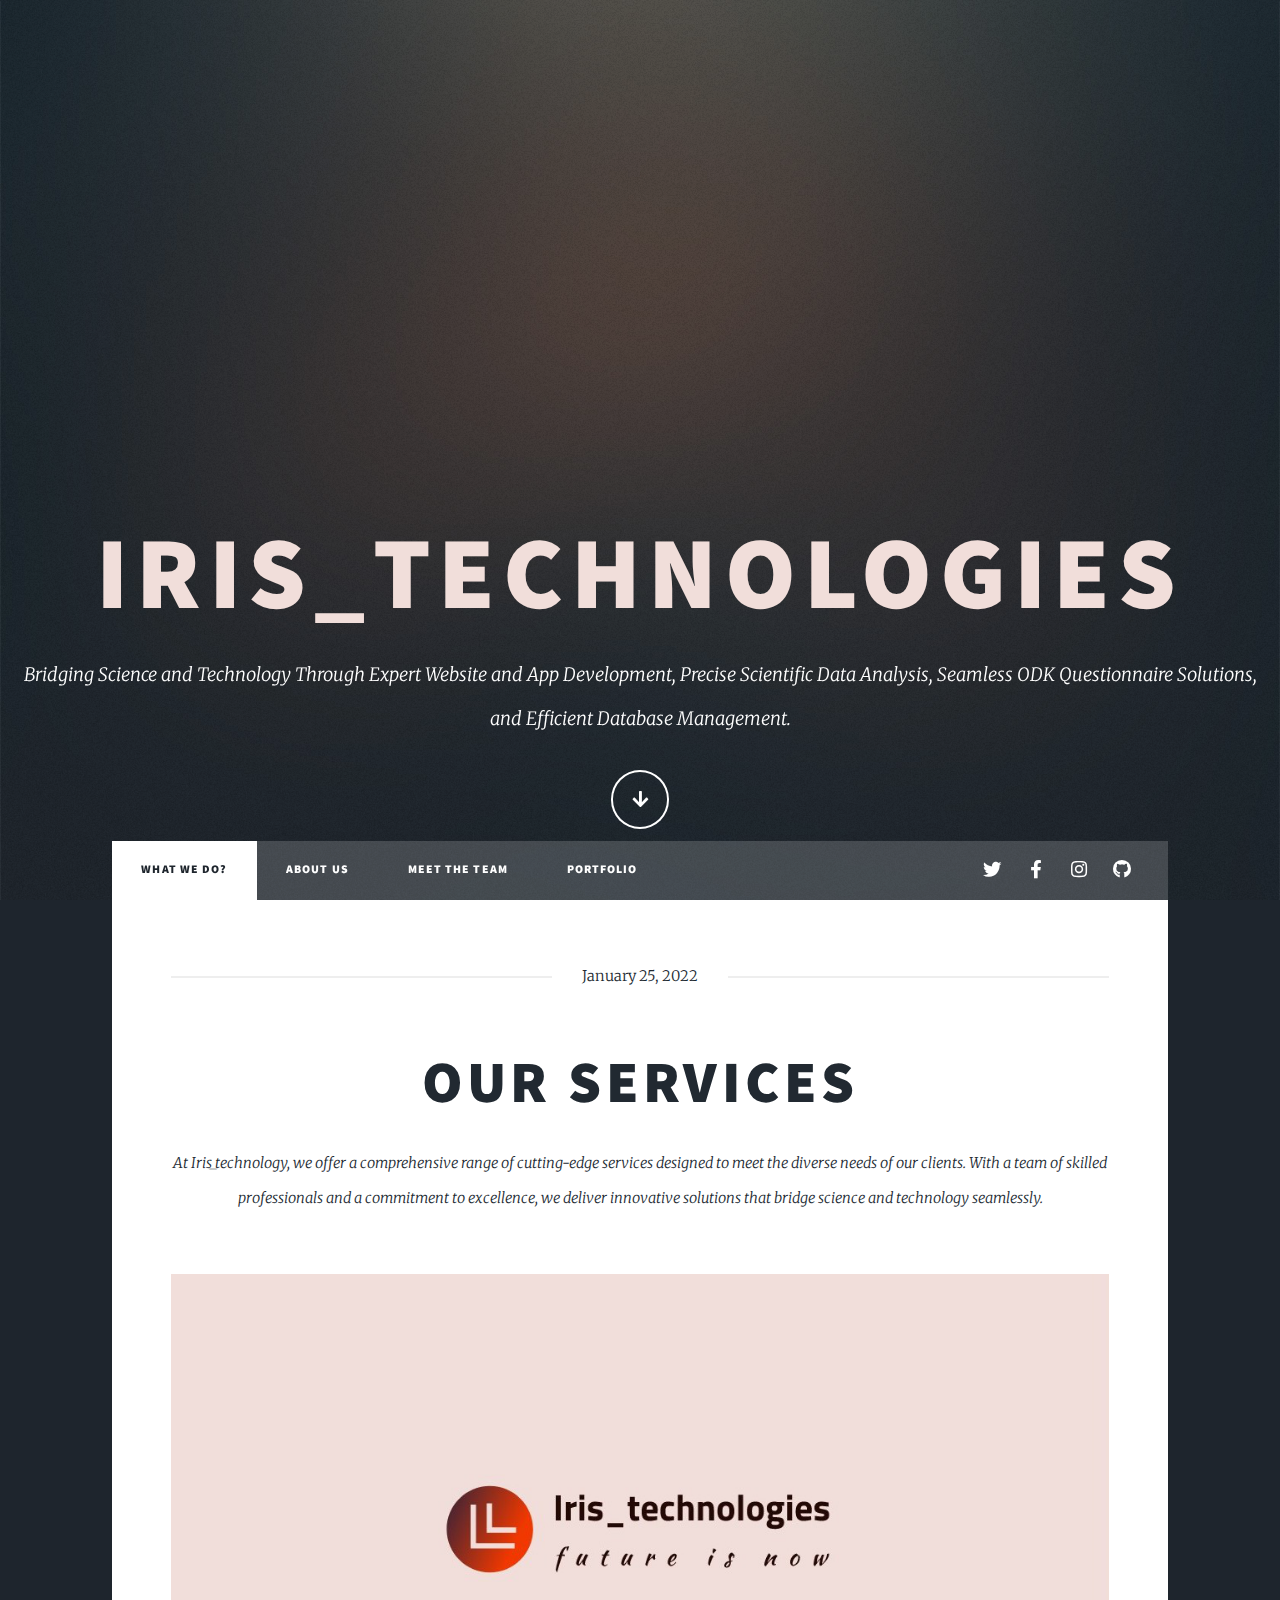
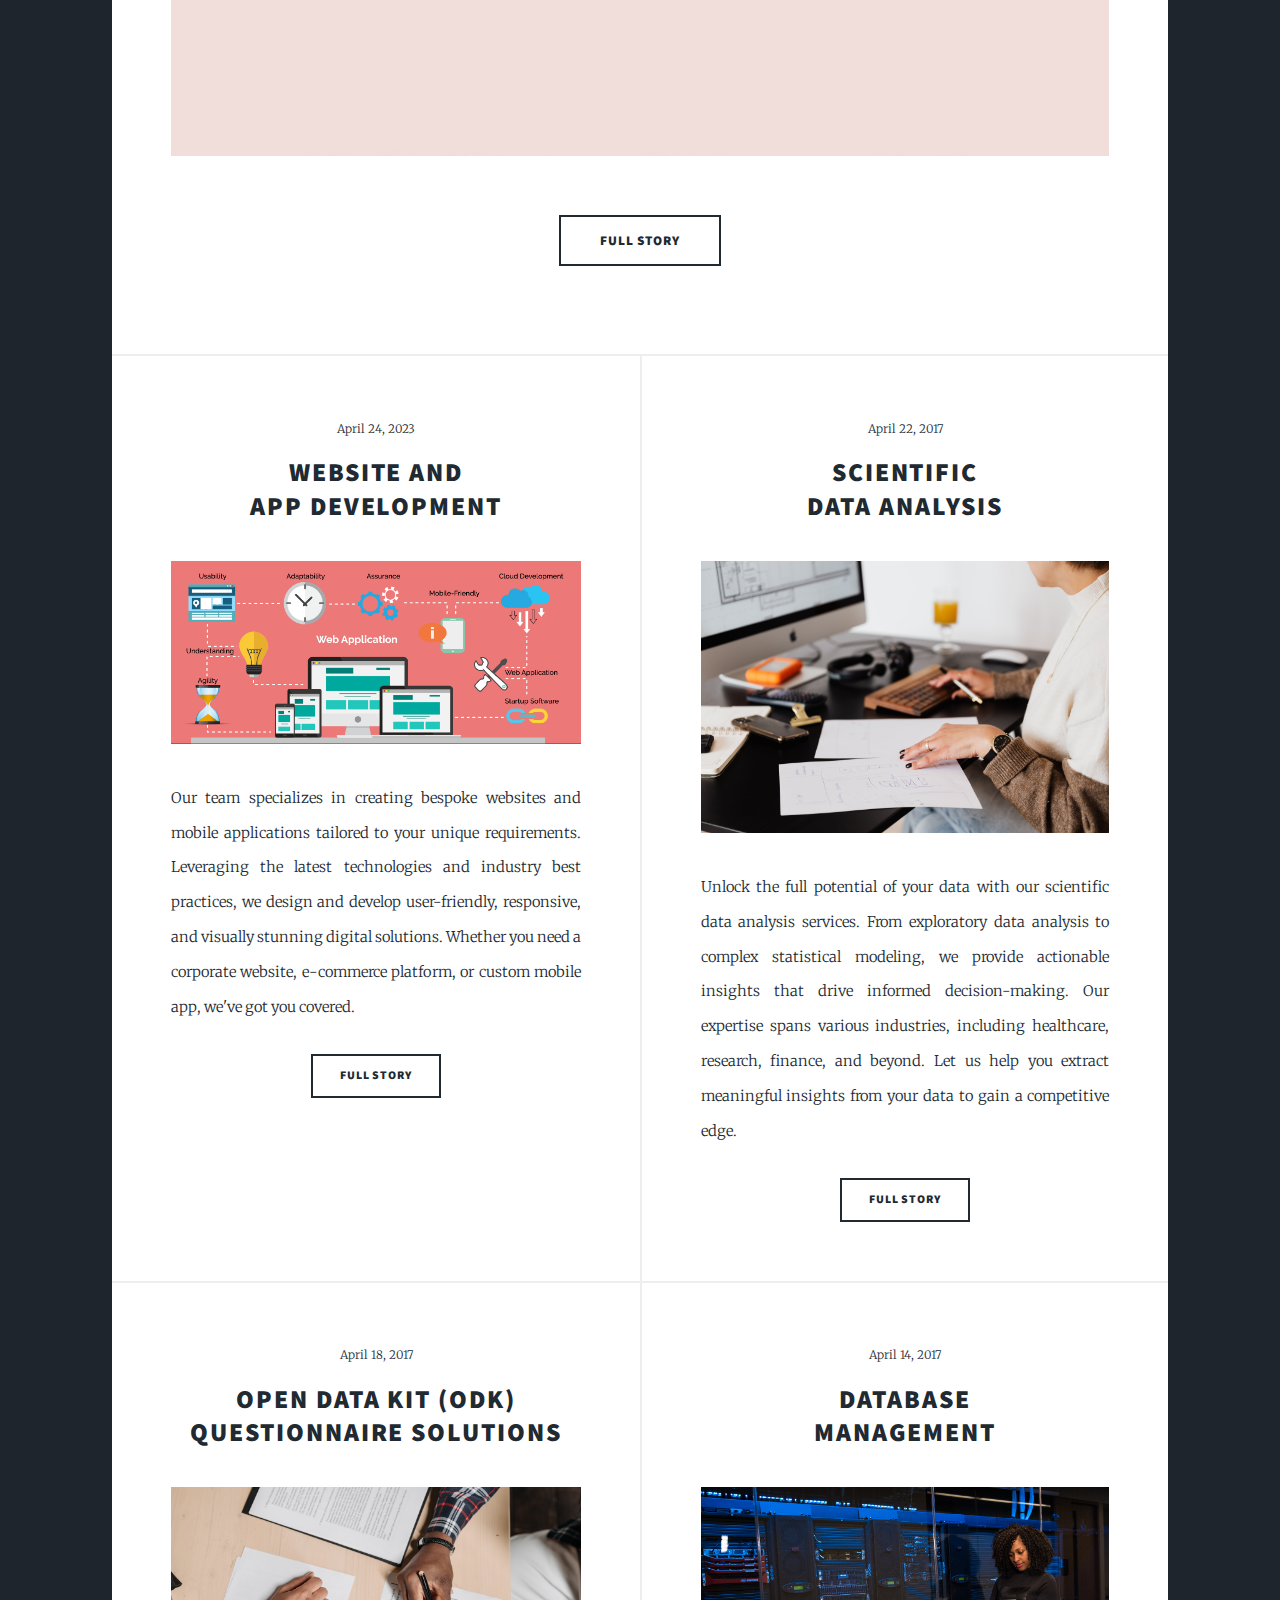
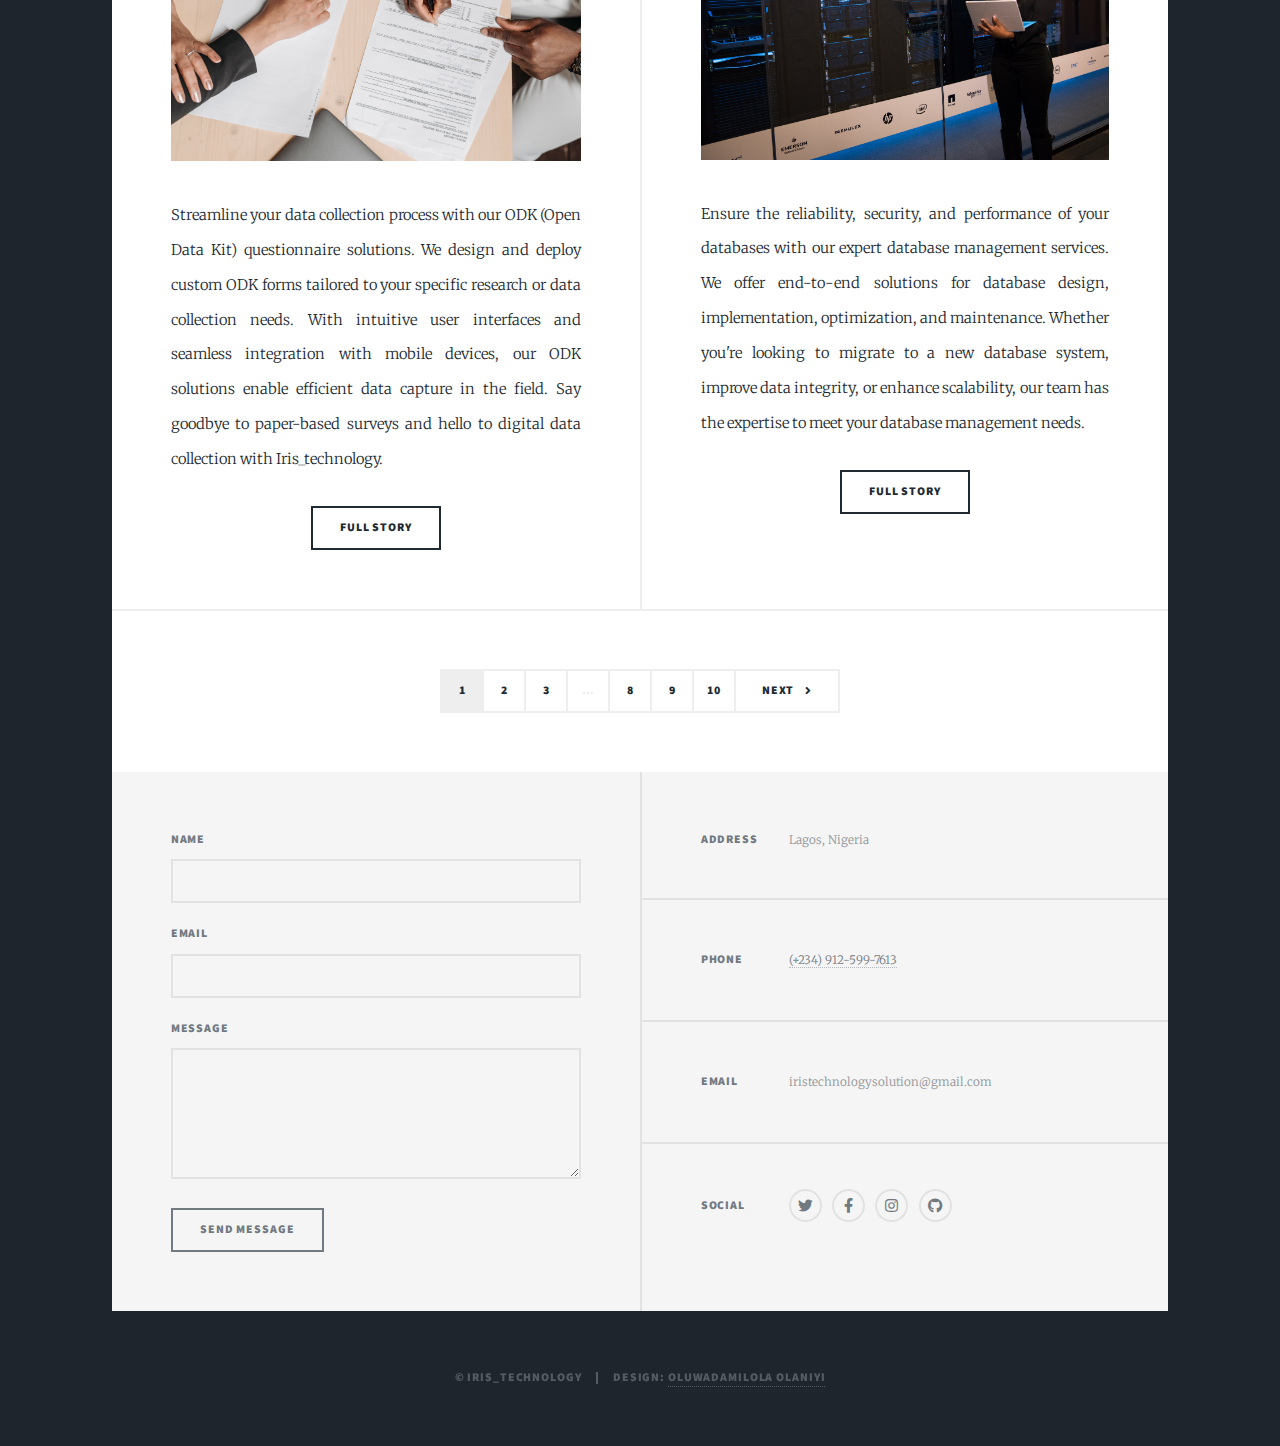
==== commit ead40c4b: "fixed img not displaying" ====
--- a/index.html
+++ b/index.html
@@ -31,6 +31,7 @@
 						<ul class="links">
 							<li class="active"><a href="index.html">What we do?</a></li>
 							<li><a href="generic.html">About Us</a></li>
+							<li><a href="#">Meet the team</a></li>
 							<li><a href="elements.html">Portfolio</a></li>
 						</ul>
 						<ul class="icons">
@@ -51,7 +52,7 @@
 									<h2><a href="#">Our services</a></h2>
 									<p>At Iris_technology, we offer a comprehensive range of cutting-edge services designed to meet the diverse needs of our clients. With a team of skilled professionals and a commitment to excellence, we deliver innovative solutions that bridge science and technology seamlessly.</p>
 								</header>
-								<a href="#" class="image main"><img src="images/backdrop.jpg" alt="" /></a>
+								<a href="#" class="image main"><img src="images/Backdrop.png" alt="" /></a>
 								<ul class="actions special">
 									<li><a href="#" class="button large">Full Story</a></li>
 								</ul>
--- a/assets/css/main.css
+++ b/assets/css/main.css
@@ -1,11 +1,5 @@
 @import url(fontawesome-all.min.css);
 @import url("https://fonts.googleapis.com/css?family=Merriweather:300,700,300italic,700italic|Source+Sans+Pro:900");
-
-/*
-	Massively by HTML5 UP
-	html5up.net | @ajlkn
-	Free for personal and commercial use under the CCA 3.0 license (html5up.net/license)
-*/
 
 html, body, div, span, applet, object,
 iframe, h1, h2, h3, h4, h5, h6, p, blockquote,
@@ -3291,7 +3285,7 @@
 
 	#intro {
 		color: #ffffff;
-		padding: 8rem 4rem 6rem 4rem ;
+		padding: 2rem 1rem;
 		-moz-align-items: center;
 		-webkit-align-items: center;
 		-ms-align-items: center;
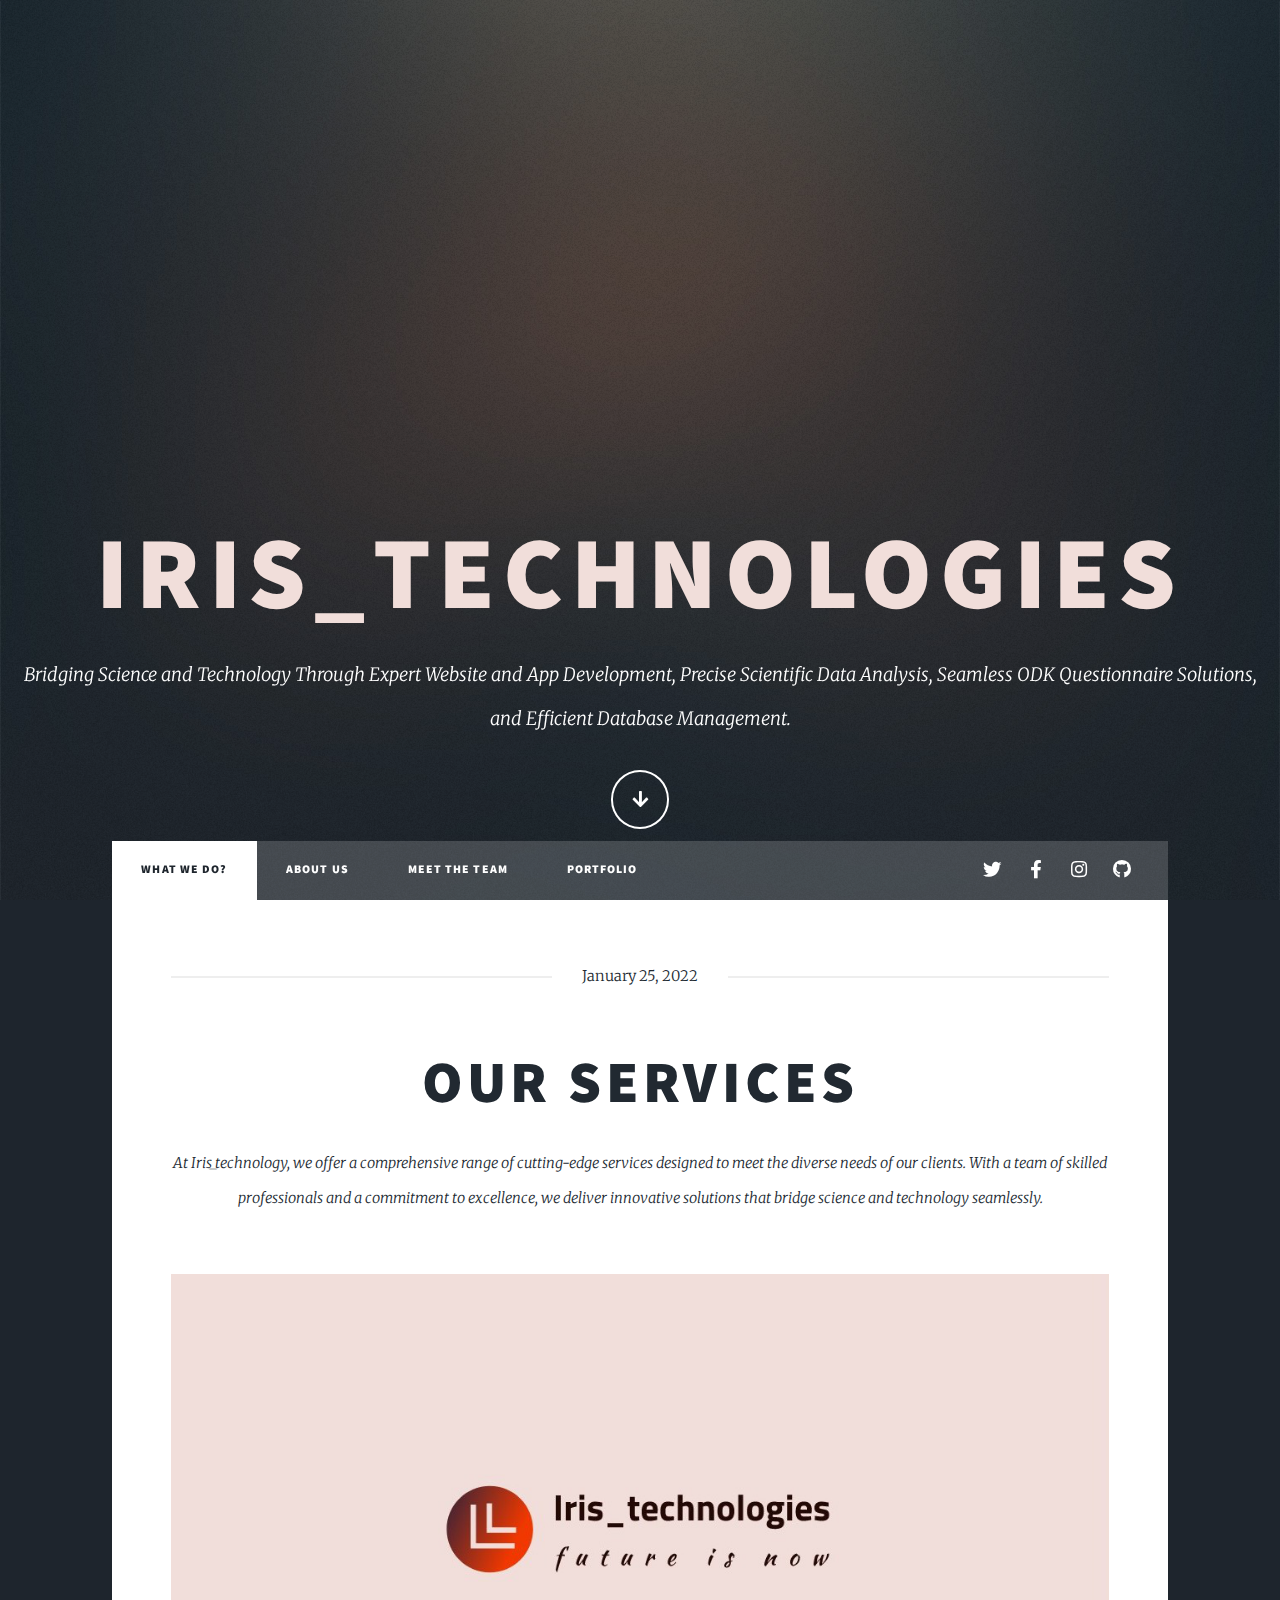
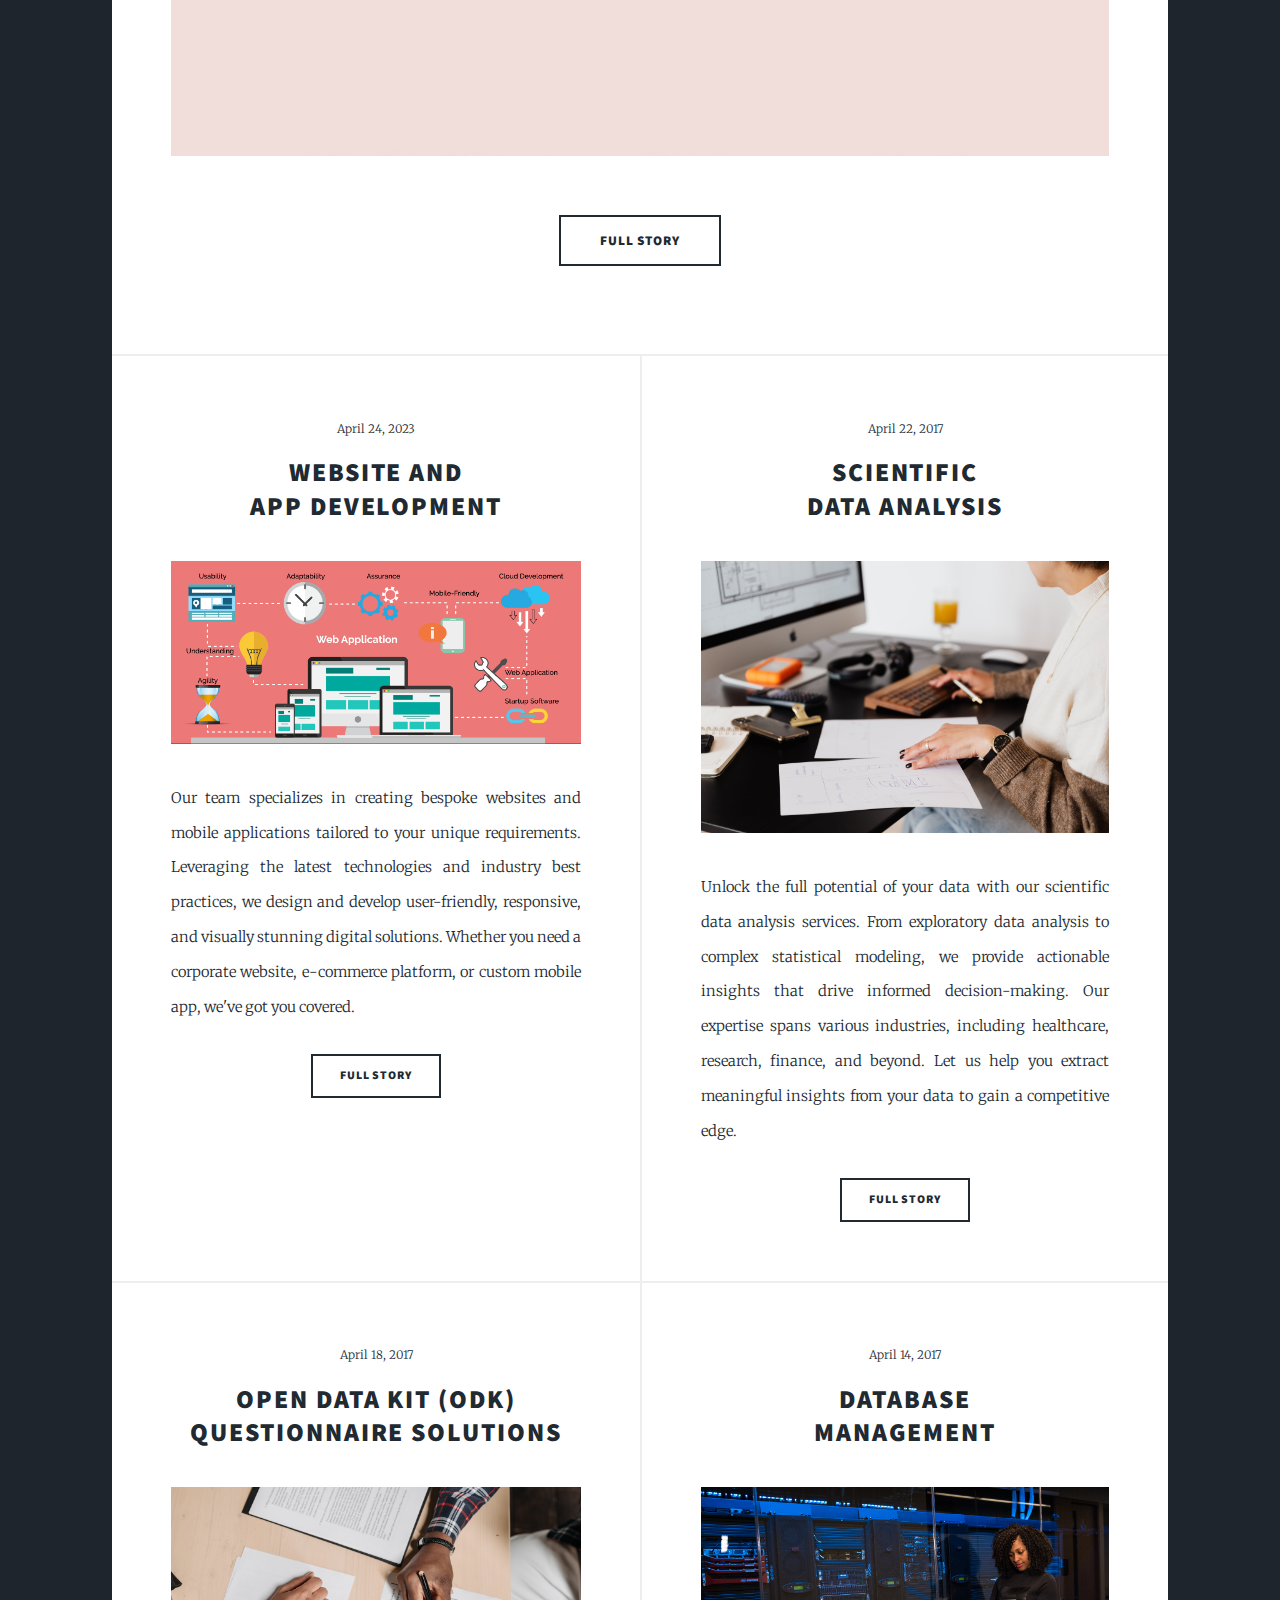
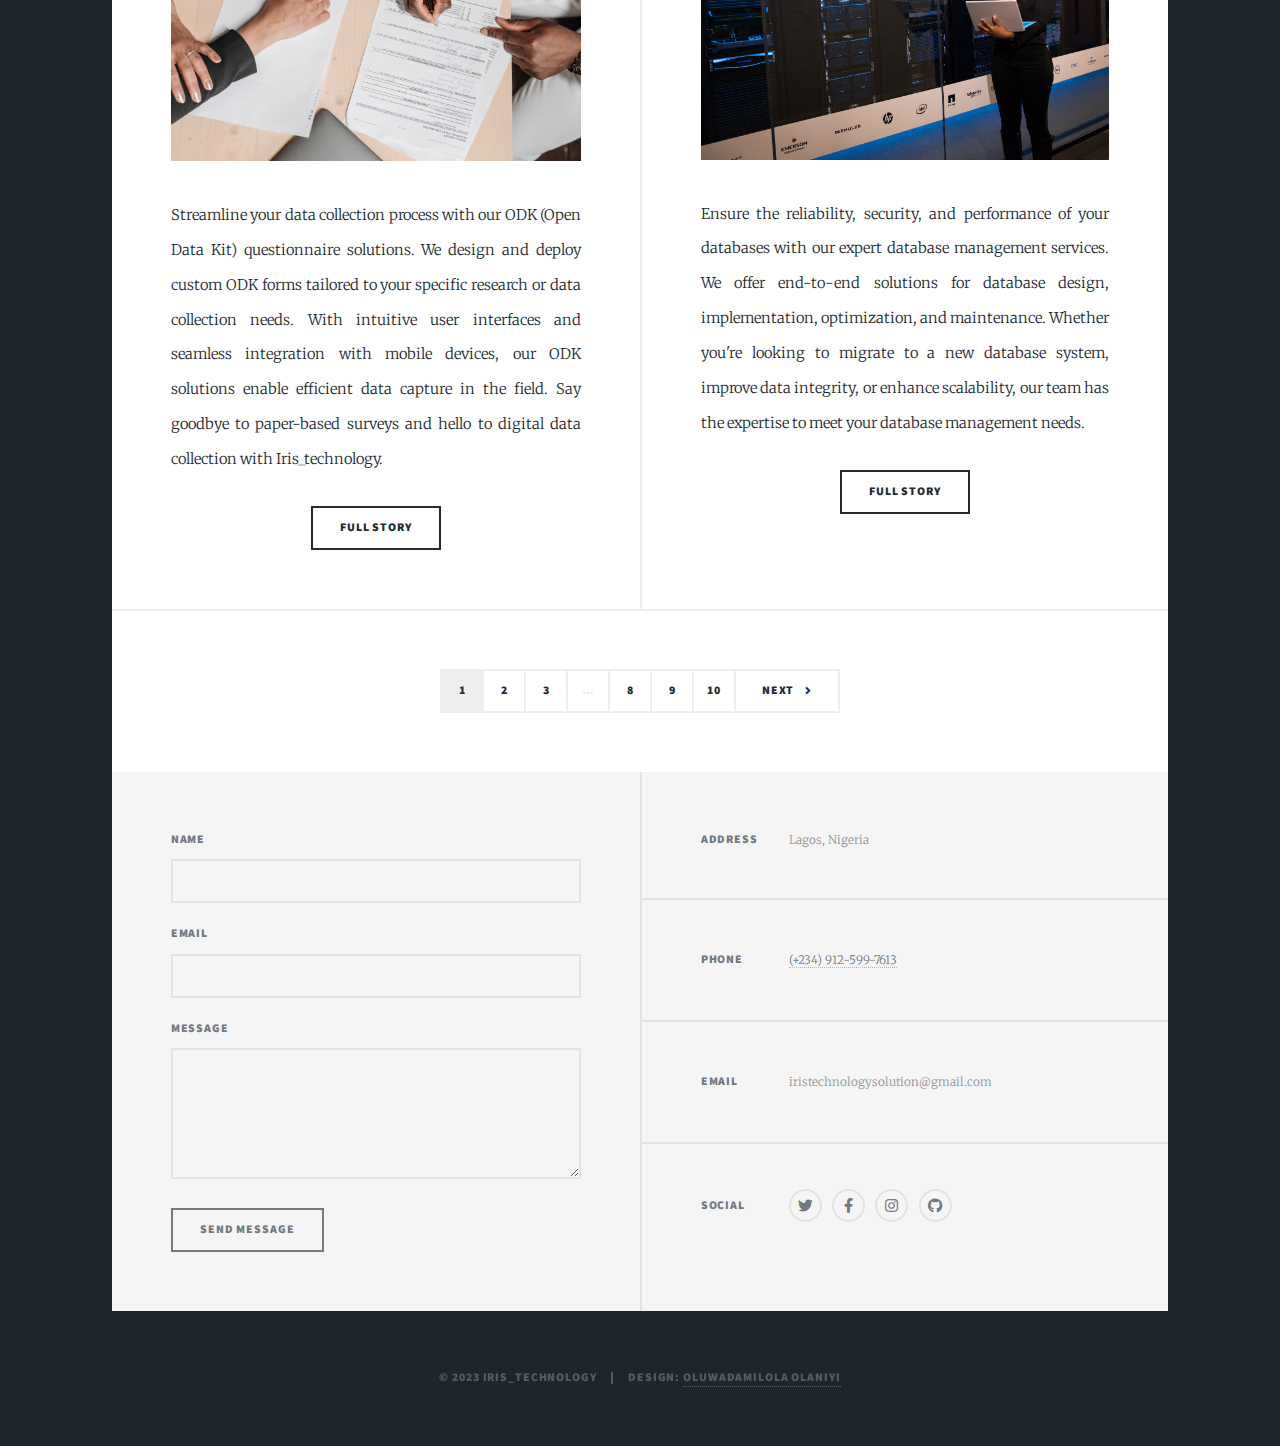
==== commit 96418fec: "completed the about page" ====
--- a/index.html
+++ b/index.html
@@ -31,7 +31,7 @@
 						<ul class="links">
 							<li class="active"><a href="index.html">What we do?</a></li>
 							<li><a href="generic.html">About Us</a></li>
-							<li><a href="#">Meet the team</a></li>
+							<li><a href="teammeet.html">Meet the team</a></li>
 							<li><a href="elements.html">Portfolio</a></li>
 						</ul>
 						<ul class="icons">
@@ -176,11 +176,11 @@
 					</footer>
 
 				<!-- Copyright -->
-					<div id="copyright">
-						<ul><li>&copy; Iris_technology</li><li>Design: <a href="#">Oluwadamilola Olaniyi</a></li></ul>
-					</div>
+				<div id="copyright">
+					<ul><li>&copy; 2023 Iris_technology</li><li>Design: <a href="#">Oluwadamilola Olaniyi</a></li></ul>
+				</div>
 
-			</div>
+		</div>
 
 		<!-- Scripts -->
 			<script src="assets/js/jquery.min.js"></script>
--- a/assets/css/main.css
+++ b/assets/css/main.css
@@ -4685,4 +4685,18 @@
 			visibility: visible;
 		}
 
-	}+	}
+
+
+/* Teammeet styling */
+
+.team-member img {
+	width: 80px; /* Adjust the size as needed */
+  height: 80px; /* Adjust the size as needed */
+  border-radius: 50%; /* Makes the image round */
+}
+
+.centerhead {
+	text-align: center;
+	margin-top: 70px;
+}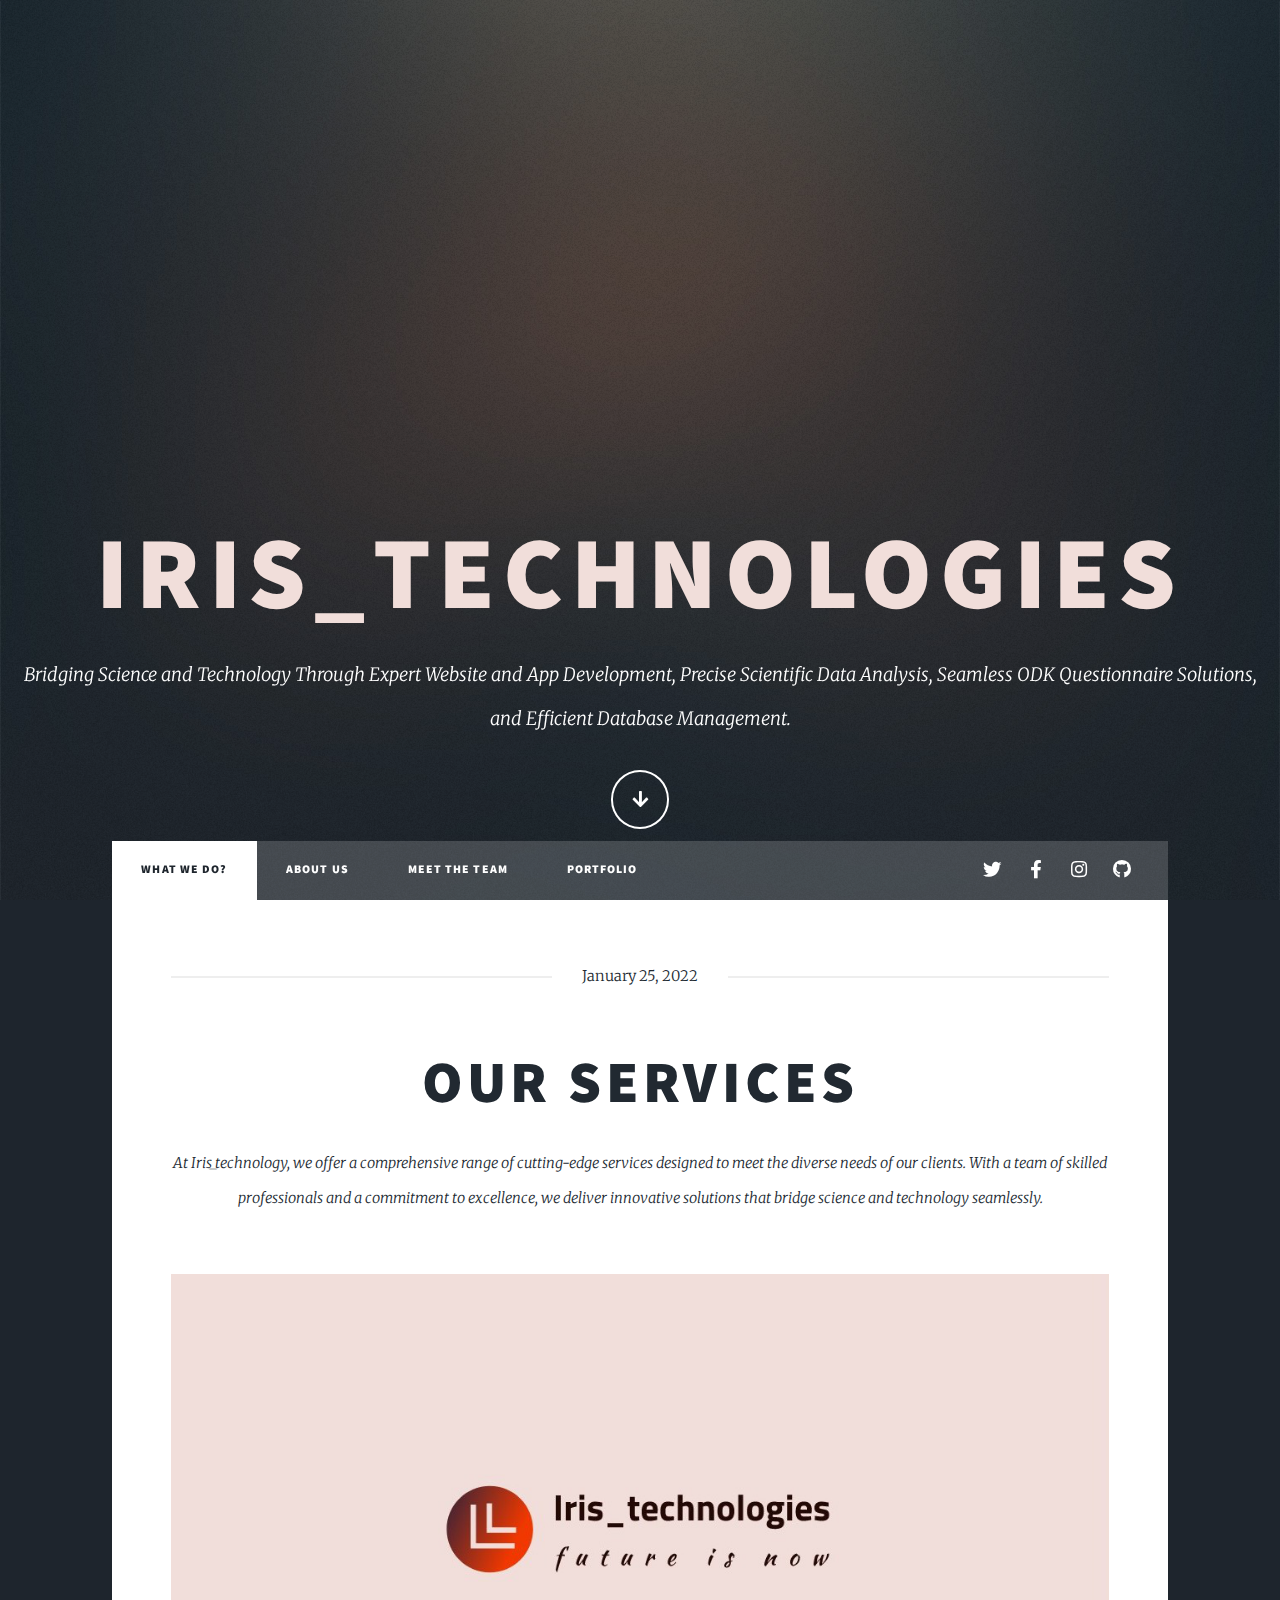
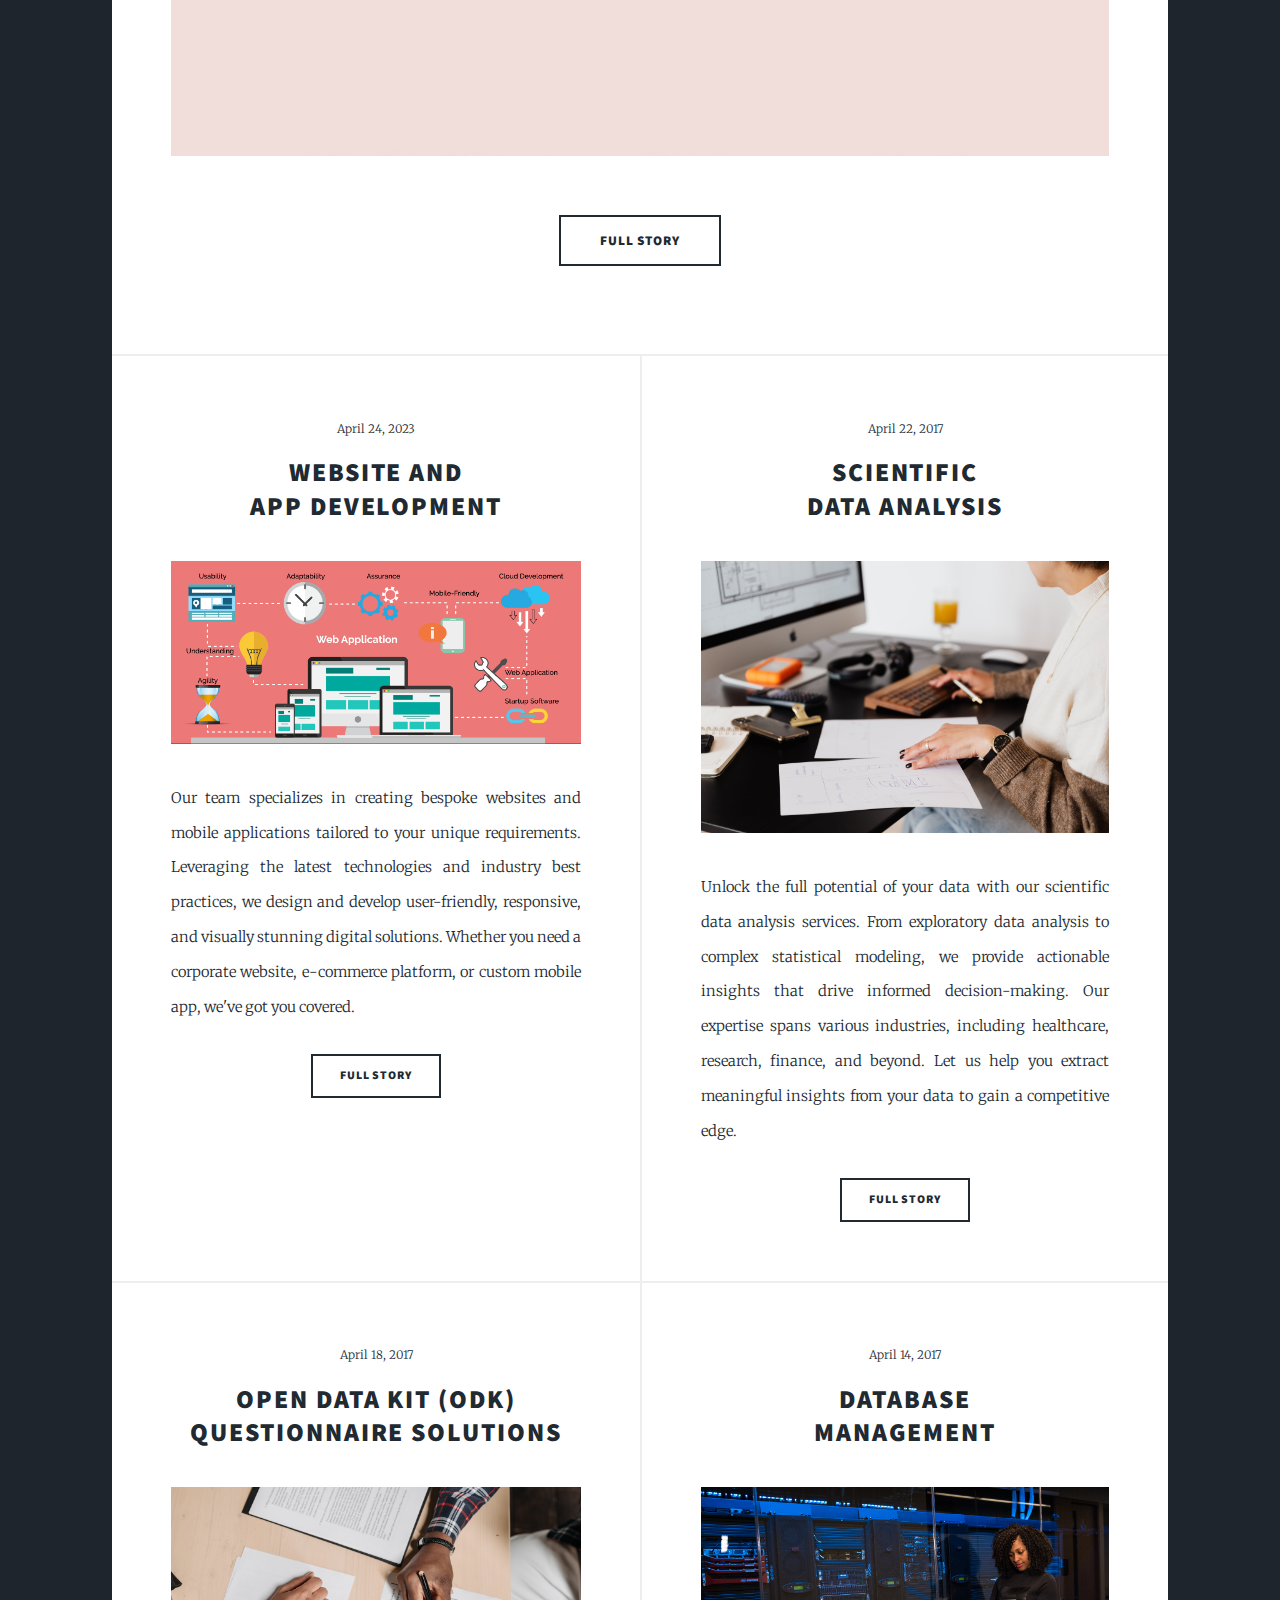
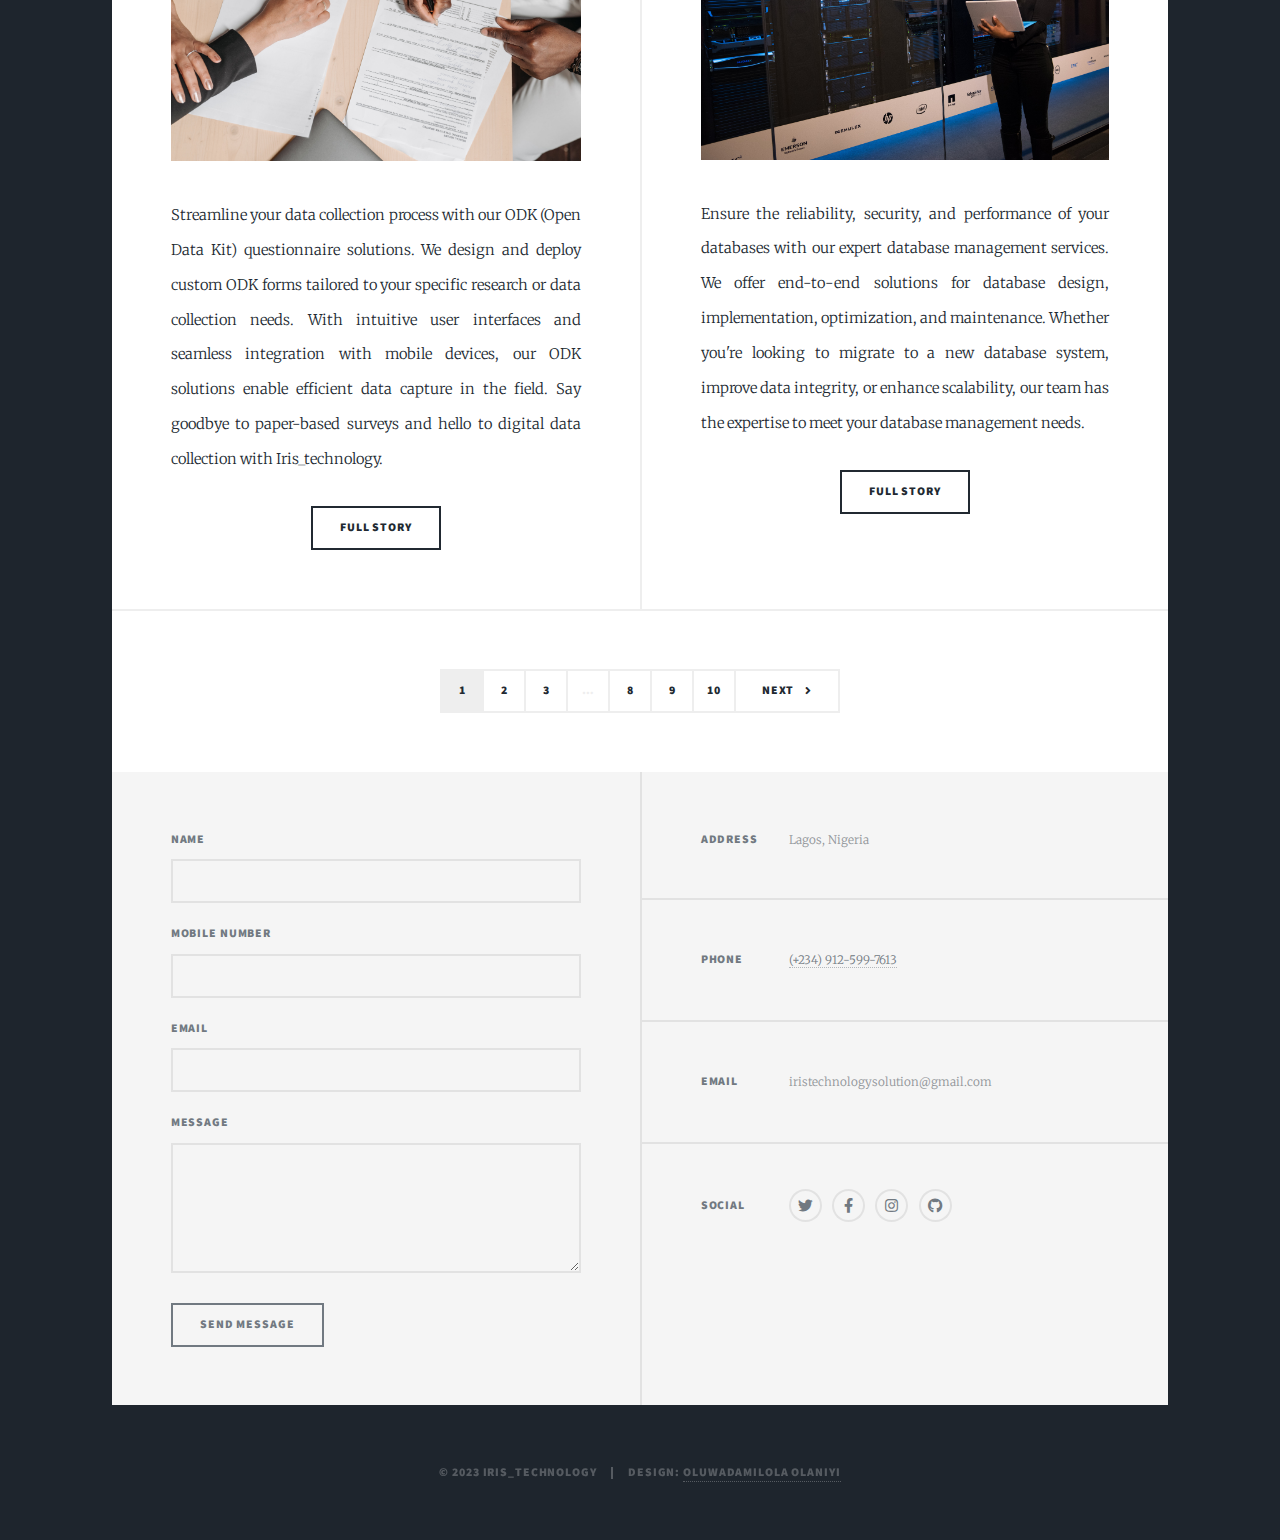
==== commit 99eef198: "worked on the send me an email link" ====
--- a/index.html
+++ b/index.html
@@ -130,11 +130,15 @@
 				<!-- Footer -->
 					<footer id="footer">
 						<section>
-							<form method="post" action="#">
+							<form action="https://getform.io/f/vbmK59eY" method="POST">
 								<div class="fields">
 									<div class="field">
 										<label for="name">Name</label>
 										<input type="text" name="name" id="name" />
+									</div>
+									<div class="field">
+										<label for="number">Mobile Number</label>
+										<input type="text" name="number" id="number" />
 									</div>
 									<div class="field">
 										<label for="email">Email</label>
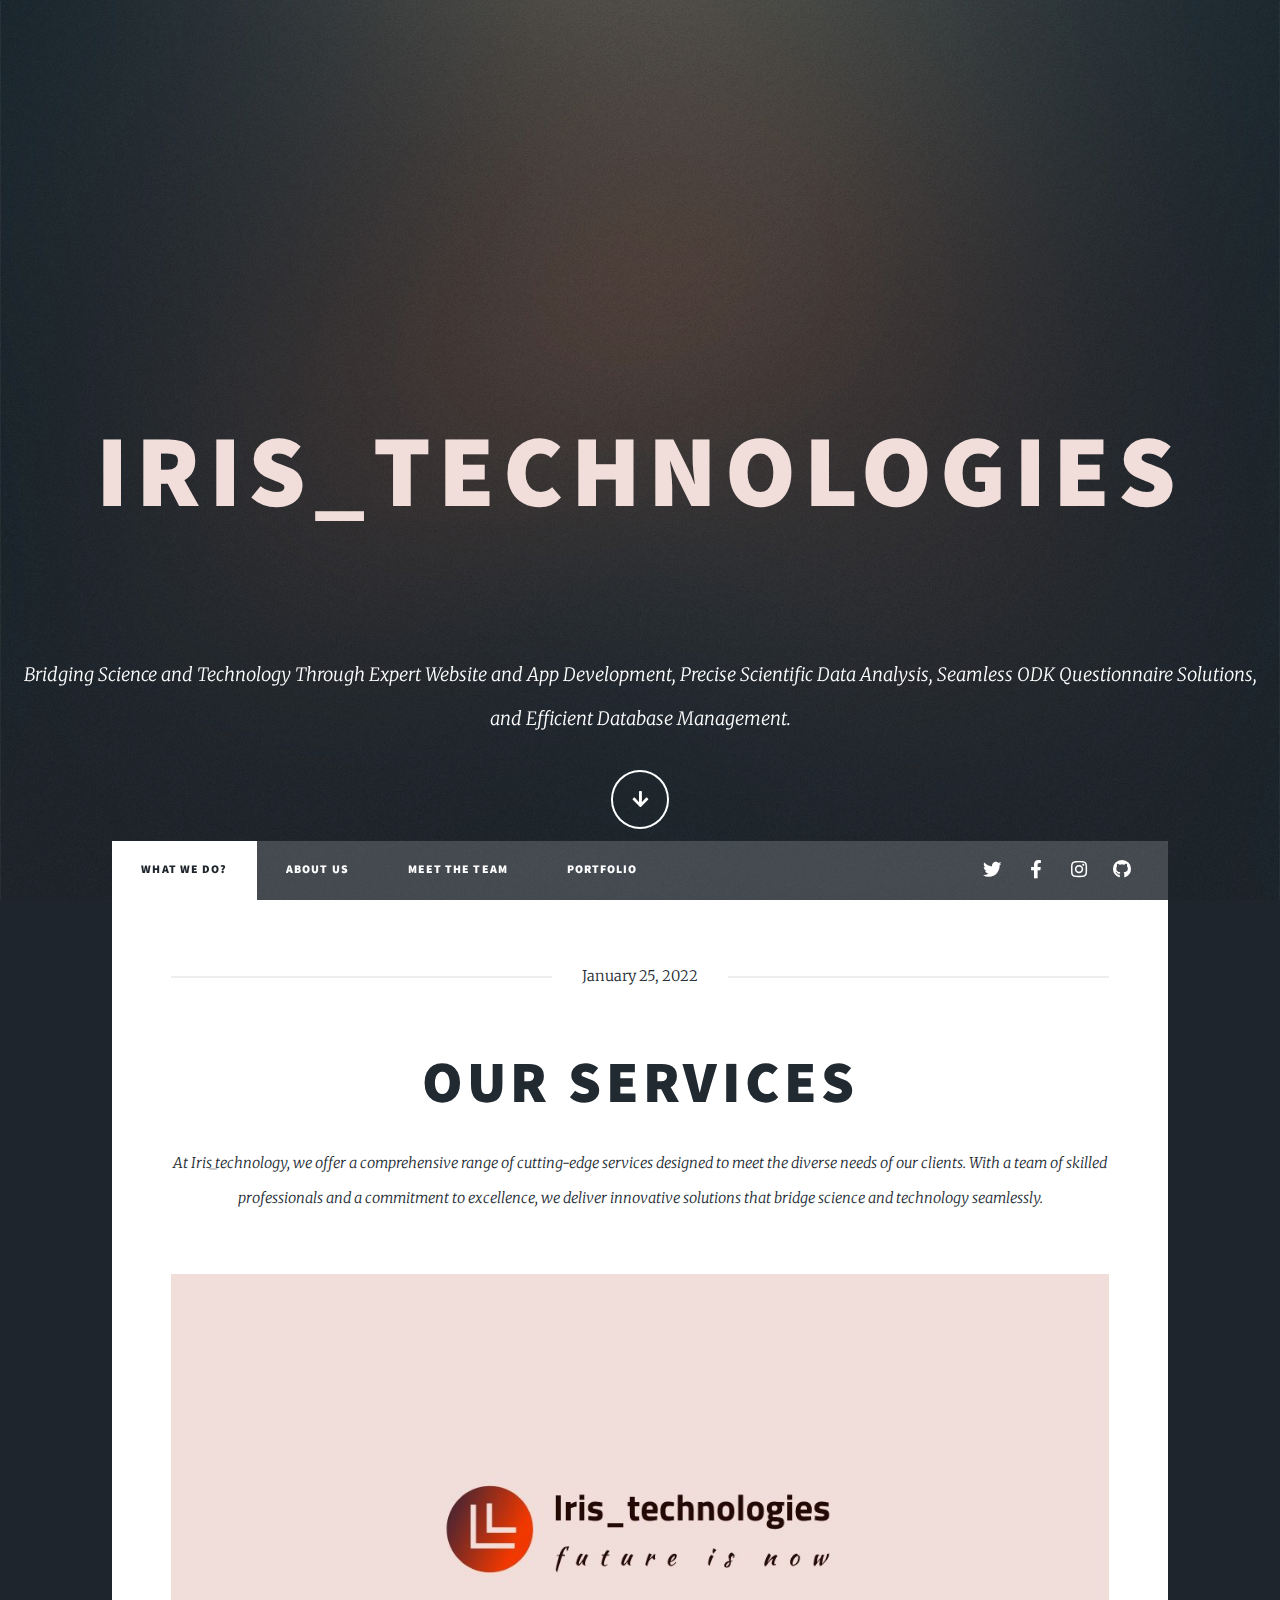
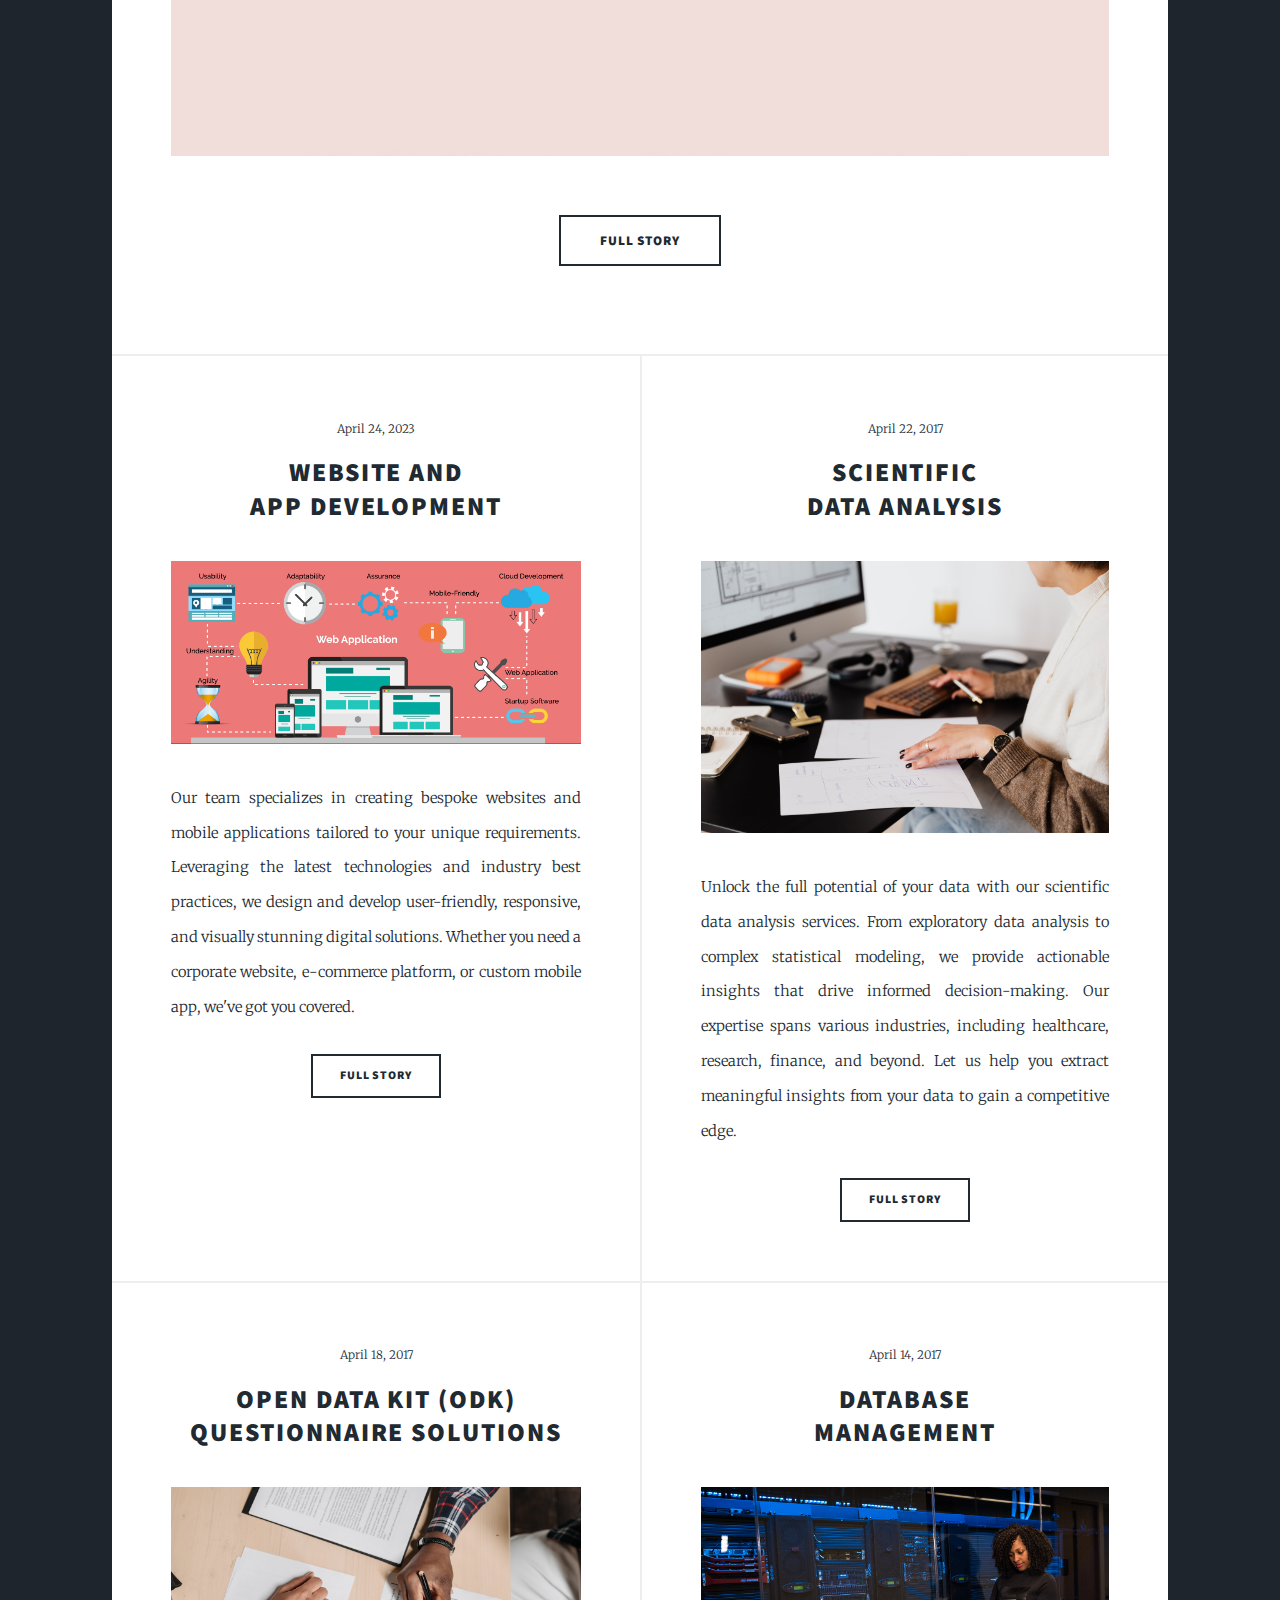
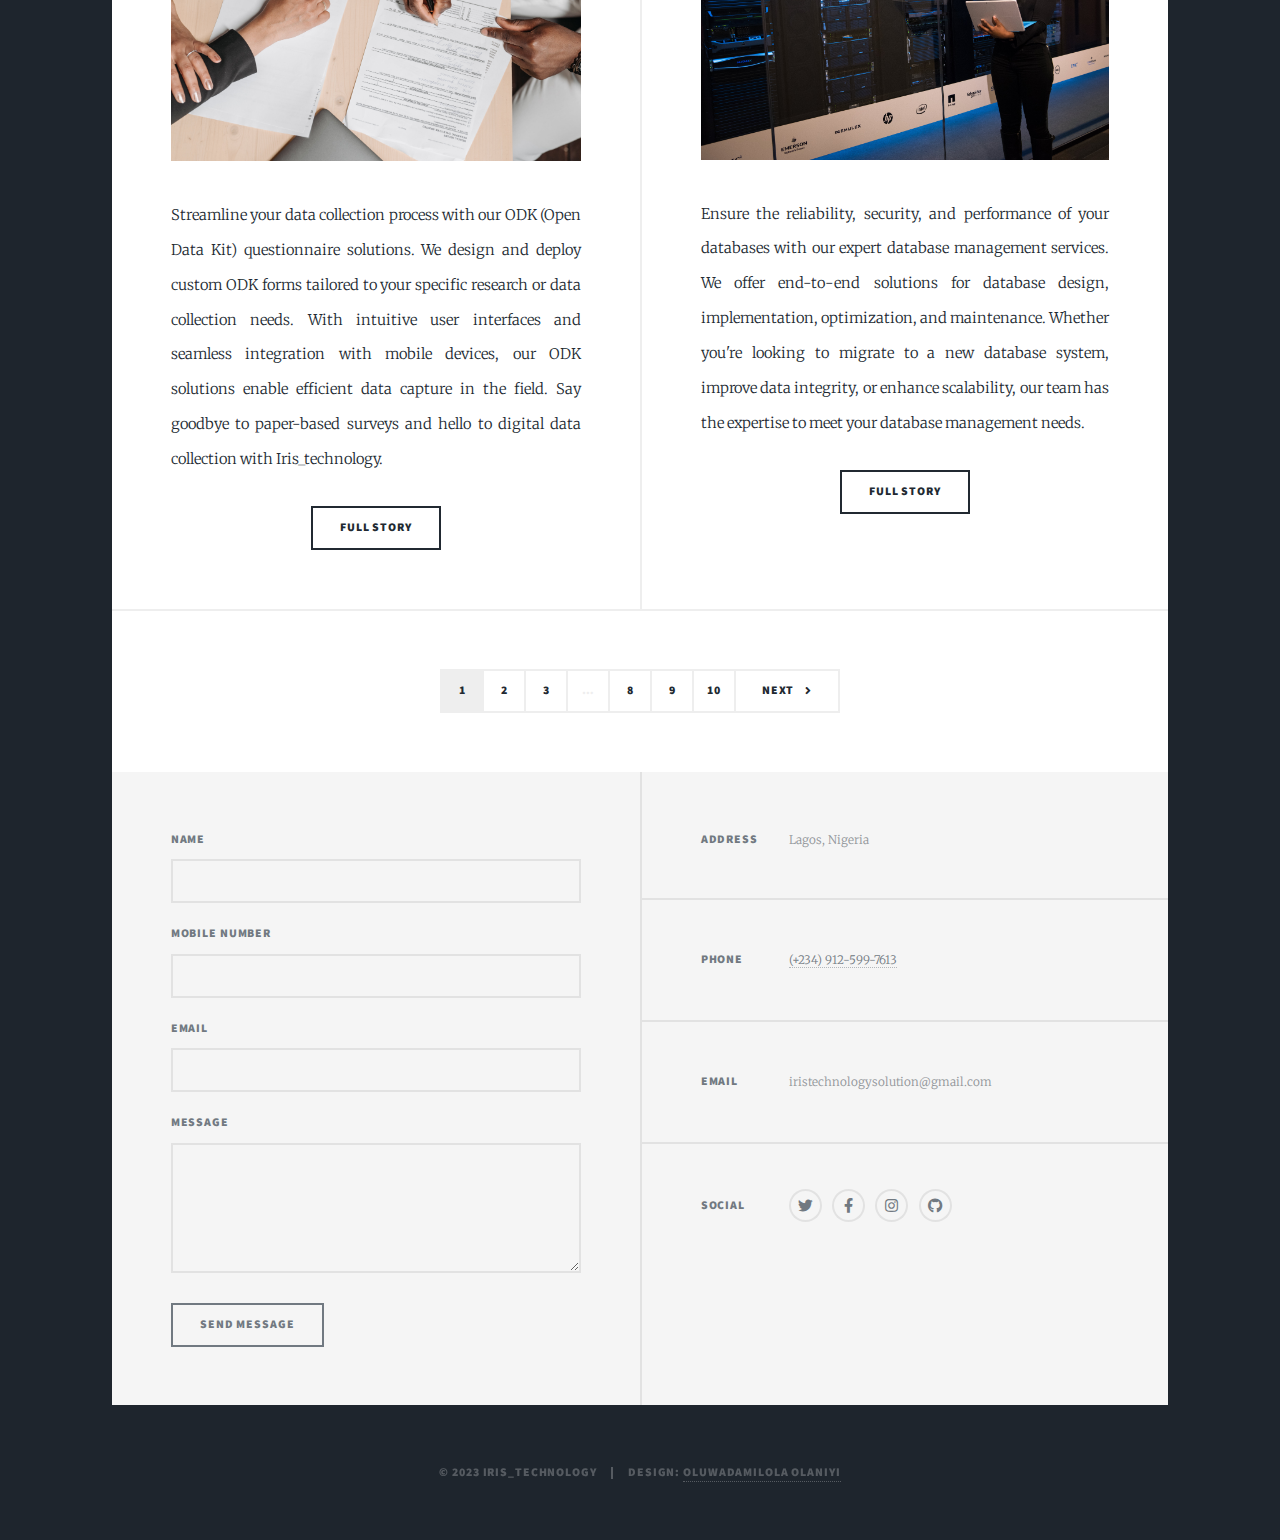
==== commit 1d275ce3: "progress so far" ====
--- a/index.html
+++ b/index.html
@@ -2,6 +2,7 @@
 <html>
 	<head>
 		<title>Iris_technologies</title>
+		<link rel="icon" type="image/favicon" href="/images/favicon.ico">
 		<meta charset="utf-8" />
 		<meta name="viewport" content="width=device-width, initial-scale=1, user-scalable=no" />
 		<link rel="stylesheet" href="assets/css/main.css" />
@@ -13,7 +14,7 @@
 			<div id="wrapper" class="fade-in">
 
 				<!-- Intro -->
-					<div id="intro">
+					<div id="intro" class="wsite-section wsite-header-section wsite-section-bg-image" style="height: 500px;vertical-align: middle;background-image: url(&quot;//cdn2.editmysite.com/images/editor/theme-background/stock/Tiger.jpg&quot;) ;background-repeat: no-repeat ;background-position: 50% 50% ;background-size: 100% ;background-color: transparent ;background-size: cover;">
 						<h1 class="iris">Iris_technologies</h1>
 						<p>Bridging Science and Technology Through Expert Website and App Development, Precise Scientific Data Analysis, Seamless ODK Questionnaire Solutions, and Efficient Database Management.</p>
 						<ul class="actions">
--- a/assets/css/main.css
+++ b/assets/css/main.css
@@ -3387,7 +3387,7 @@
 
 		#intro h1 {
 			font-size: 5rem;
-			line-height: 1;
+			line-height: 3;
 		}
 
 		#intro p {
@@ -3489,6 +3489,28 @@
 				}
 
 		}
+
+		@media screen and (max-width: 436px) {
+
+			#intro {
+				padding: 2rem 1rem 0rem 1rem ;
+				min-height: 40vh;
+			}
+
+			#intro h1 {
+				font-size: 2.5rem;
+				line-height: 1.1;
+			}
+
+			#intro p {
+				font-size: 0.9rem;
+				margin-top: 0rem;
+			}	
+			
+		}
+
+
+
 
 /* Header */
 
@@ -4699,4 +4721,75 @@
 .centerhead {
 	text-align: center;
 	margin-top: 70px;
-}+}
+
+/* Teammeet styling ends */
+
+/* Portfolio styling */
+
+.projects {
+  background-color: var(--bg-color);
+  padding: 32px 0;
+  margin-top: 2rem;
+}
+
+.project-pic {
+  width: 65%;
+  height: 60%;
+}
+
+.projects-container {
+  display: flex;
+  align-items: center;
+  justify-content: center;
+}
+
+.projects-title {
+  text-align: center;
+  margin-bottom: 1rem;
+}
+
+.project-container {
+  text-align: center;
+  width: 21.875rem;
+  padding: 1rem;
+}
+
+.project-container p {
+  padding: 0.4rem;
+}
+
+.project-title {
+  margin-bottom: var(--bottom-margin);
+}
+
+.project-details {
+  margin-bottom: var(--bottom-margin);
+}
+
+.project-card {
+  background-color: #fff;
+  border-radius: 11px;
+  box-shadow: 0 3px 10px var(--primary-shadow);
+  padding: 20px;
+  margin: 10px;
+}
+
+/* Portfolio styling responsiveness*/
+
+.projects-container {
+	flex-direction: column;
+}
+
+.project-container {
+	width: 20.875rem;
+}
+
+@media screen and (max-width: 420px) {
+  .project-container {
+    width: 17.875rem;
+  }
+} 
+
+
+/* Project done styling */
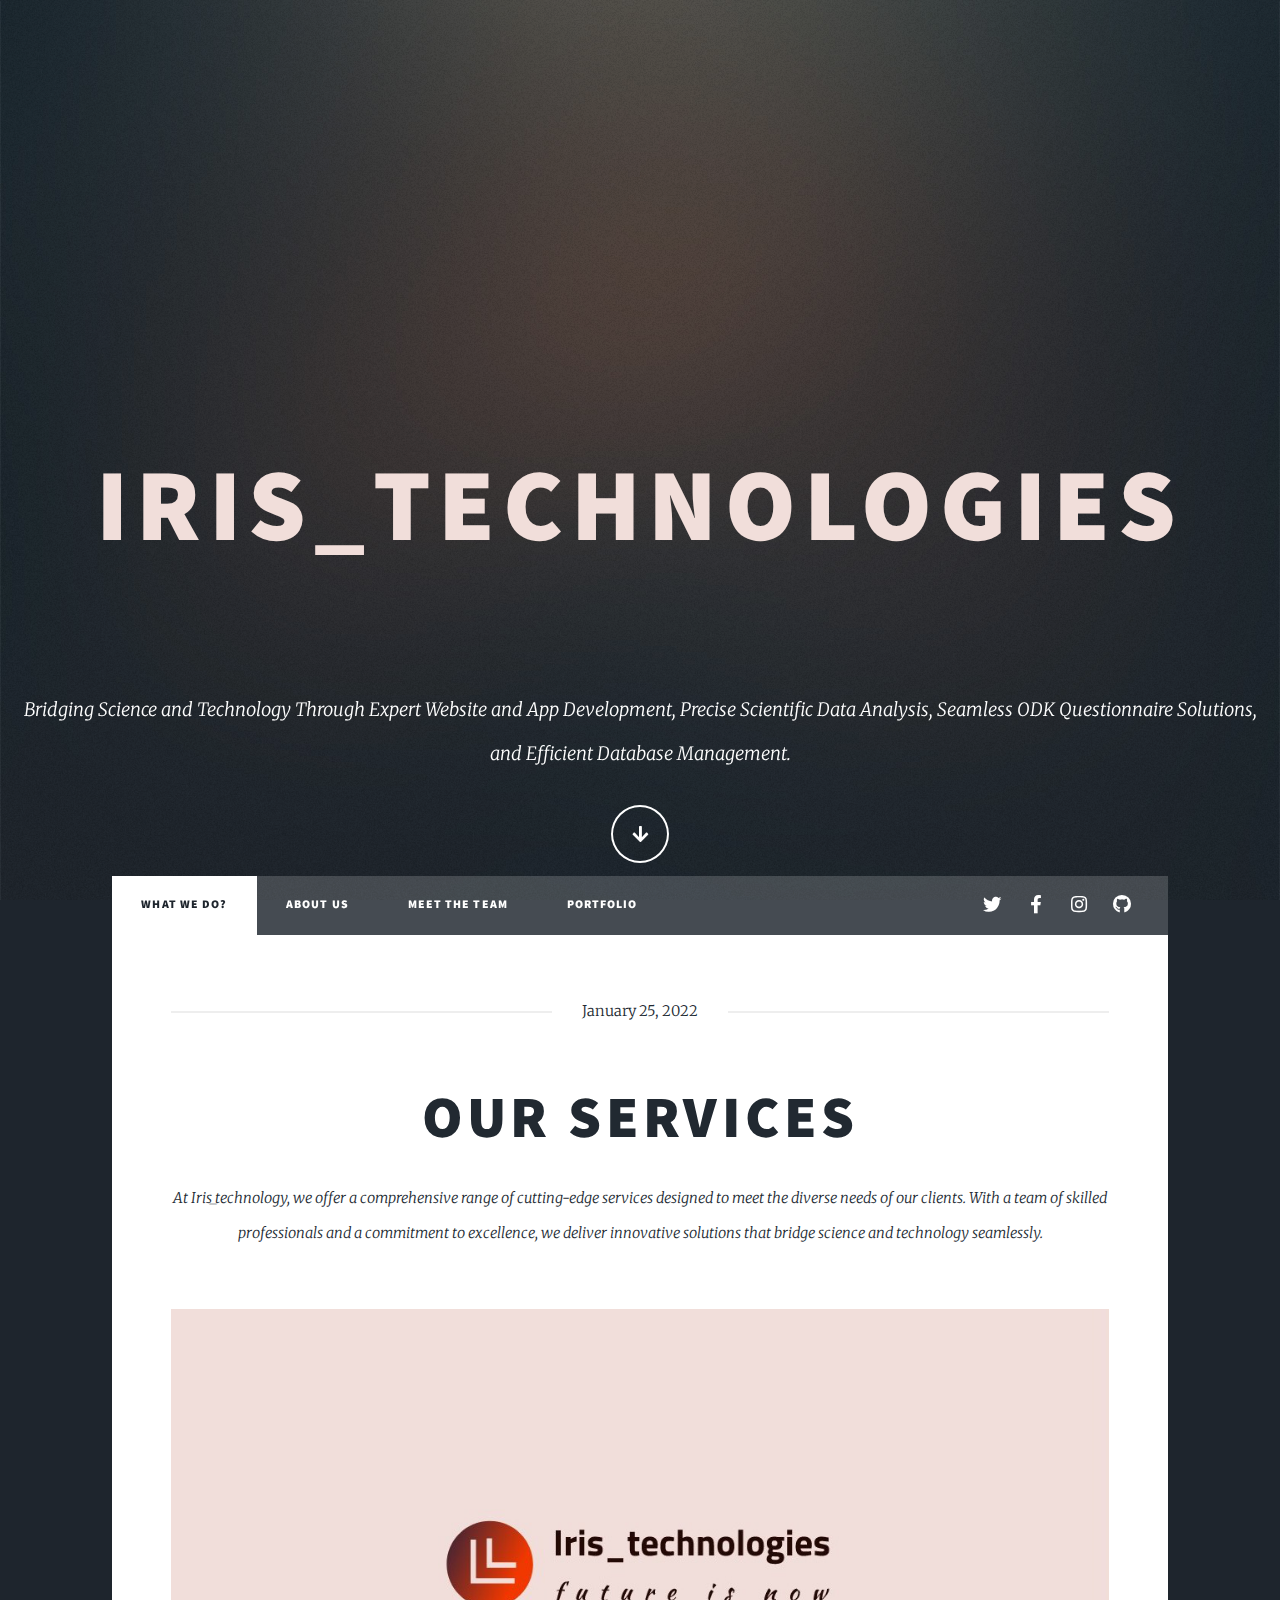
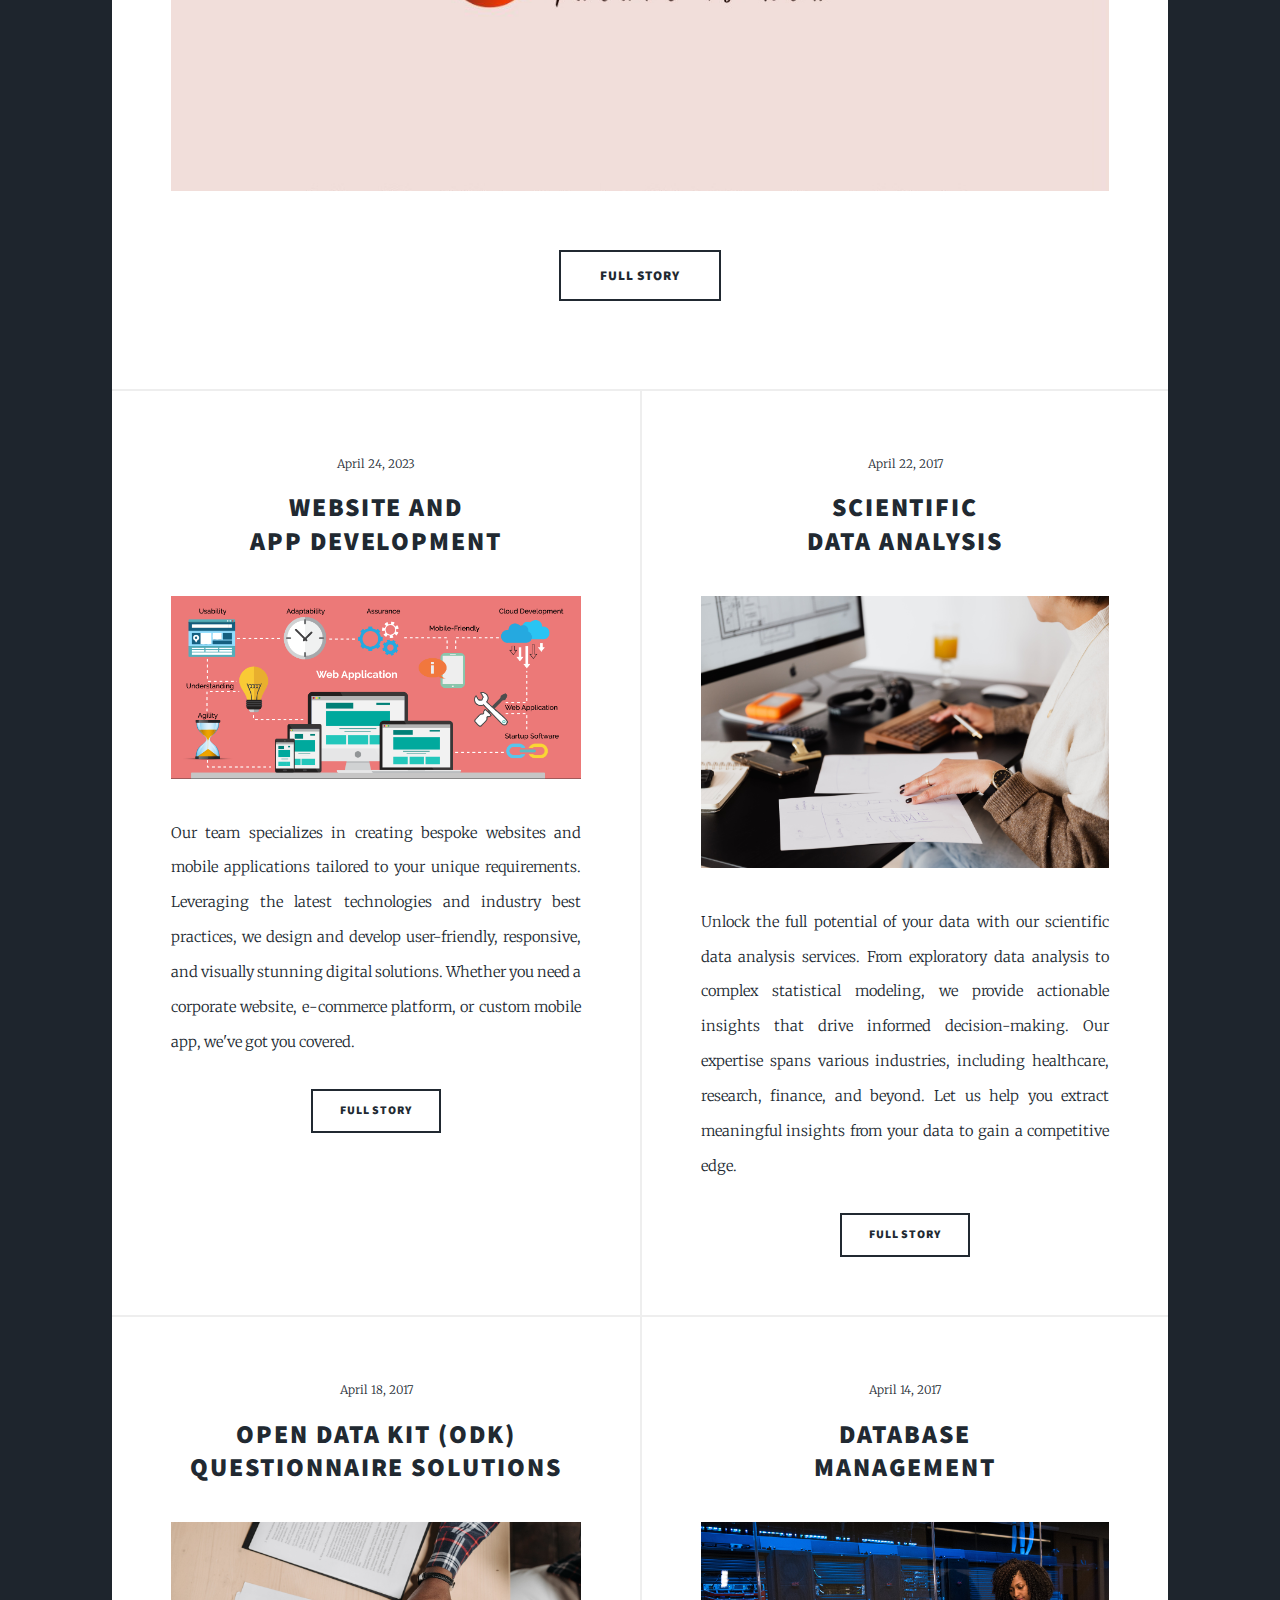
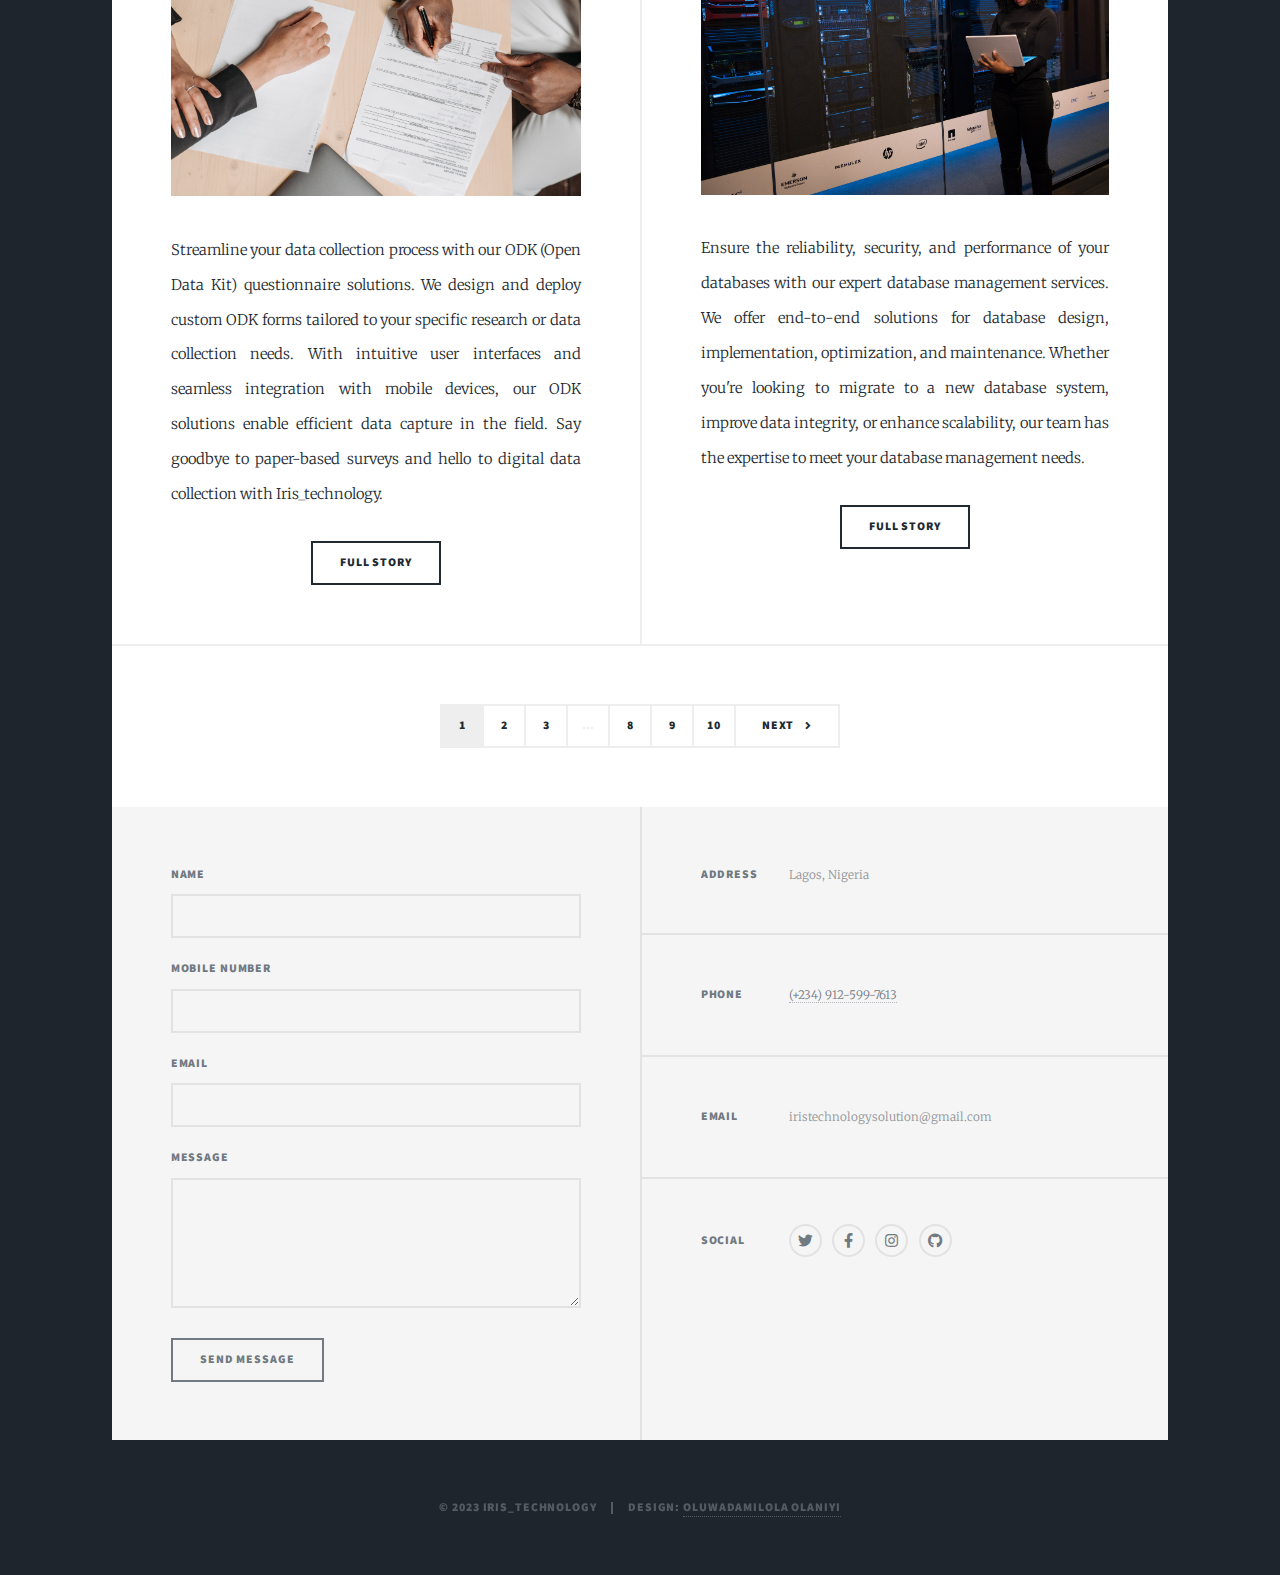
==== commit 67cbac2c: "Update index.html" ====
--- a/index.html
+++ b/index.html
@@ -9,7 +9,7 @@
 		<noscript><link rel="stylesheet" href="assets/css/noscript.css" /></noscript>
 	</head>
 	<body class="is-preload">
-
+Impact-Site-Verification: 41a22cc2-b512-4f3b-b344-1dab65a1171f
 		<!-- Wrapper -->
 			<div id="wrapper" class="fade-in">
 
@@ -197,4 +197,4 @@
 			<script src="assets/js/main.js"></script>
 
 	</body>
-</html>+</html>
